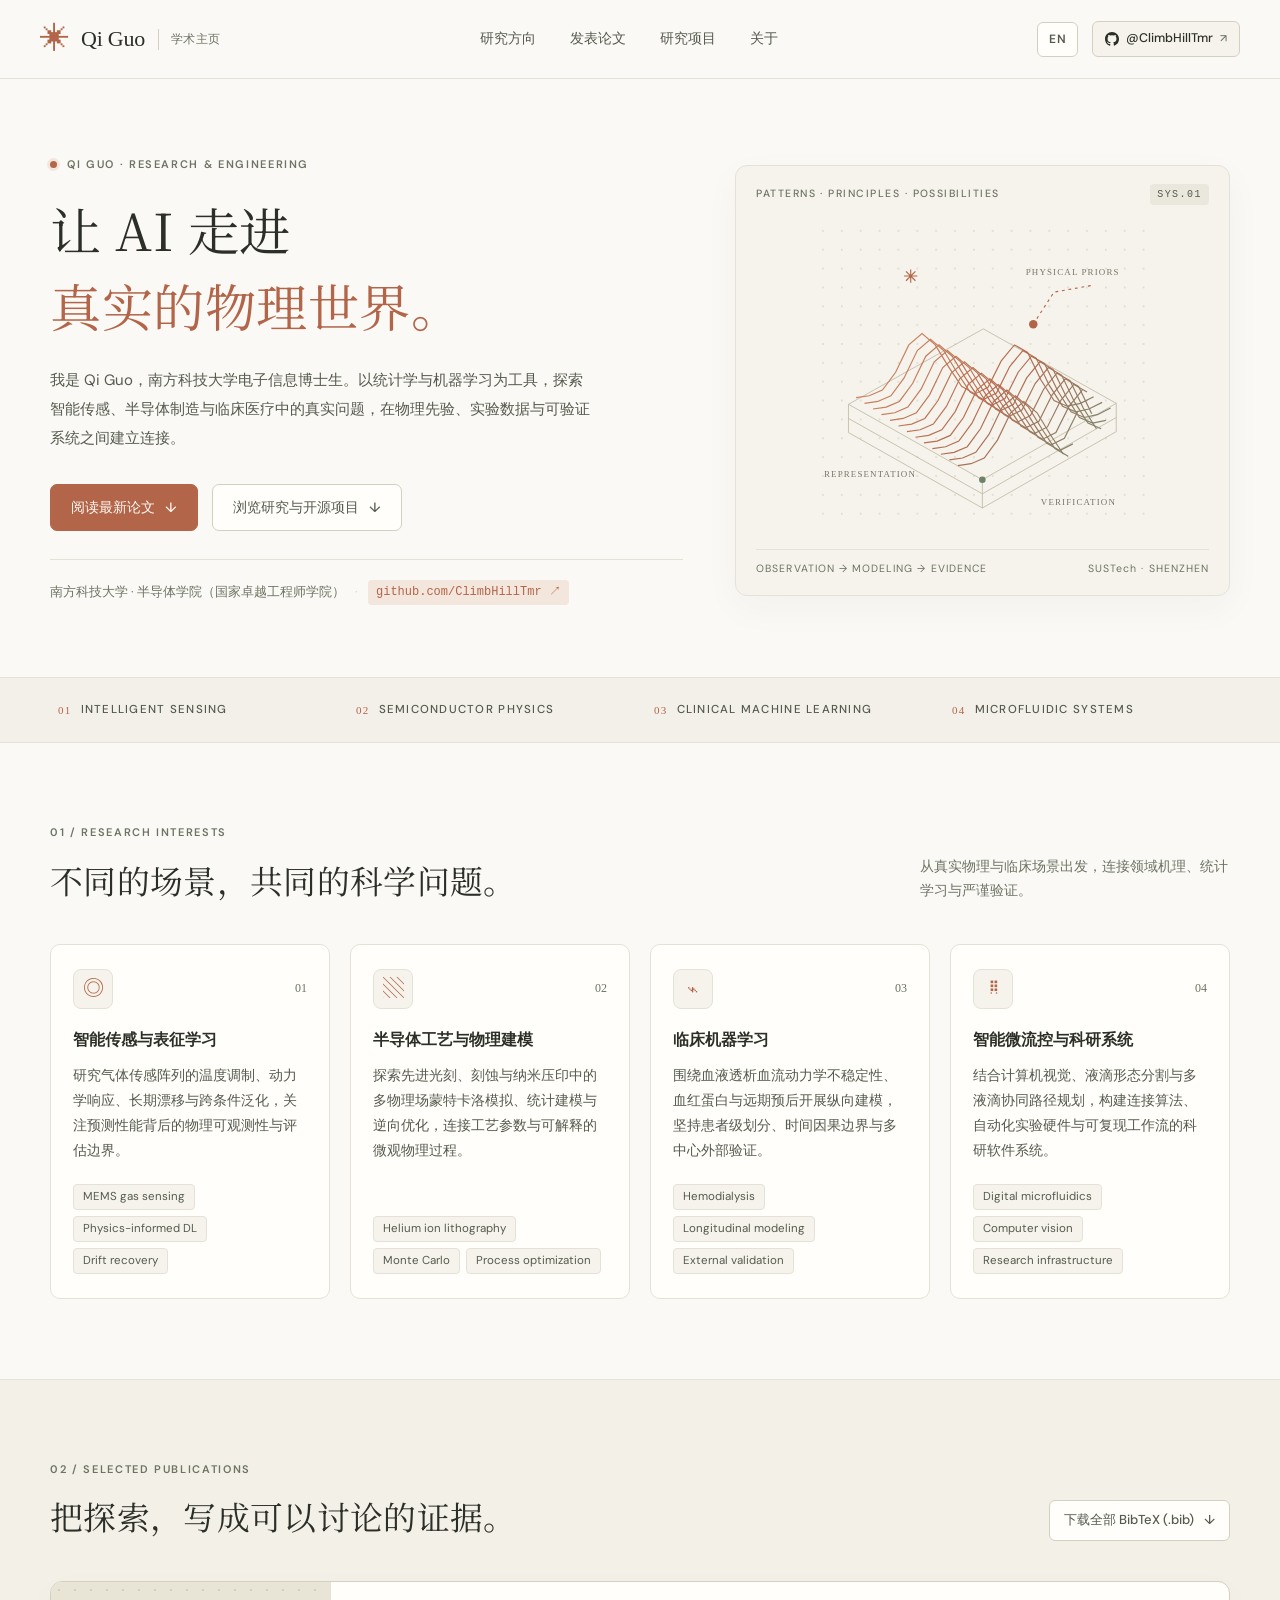
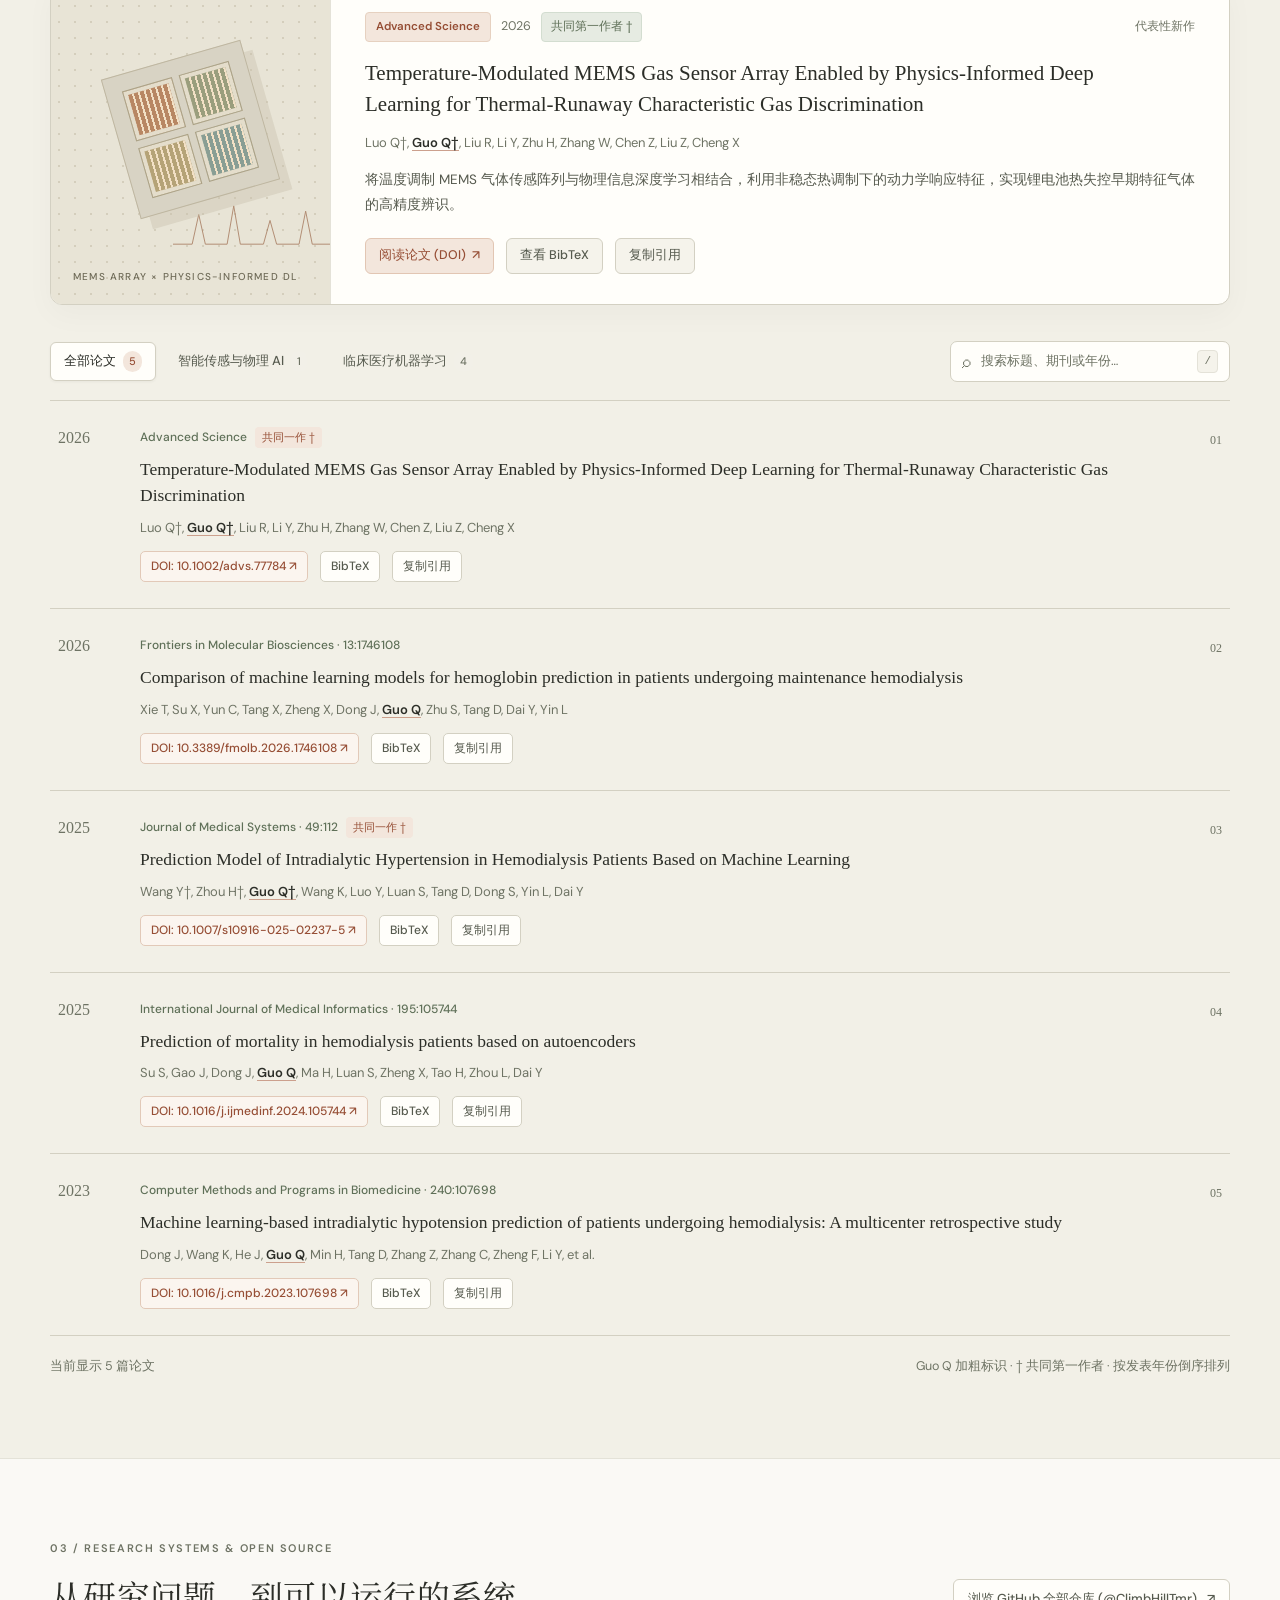
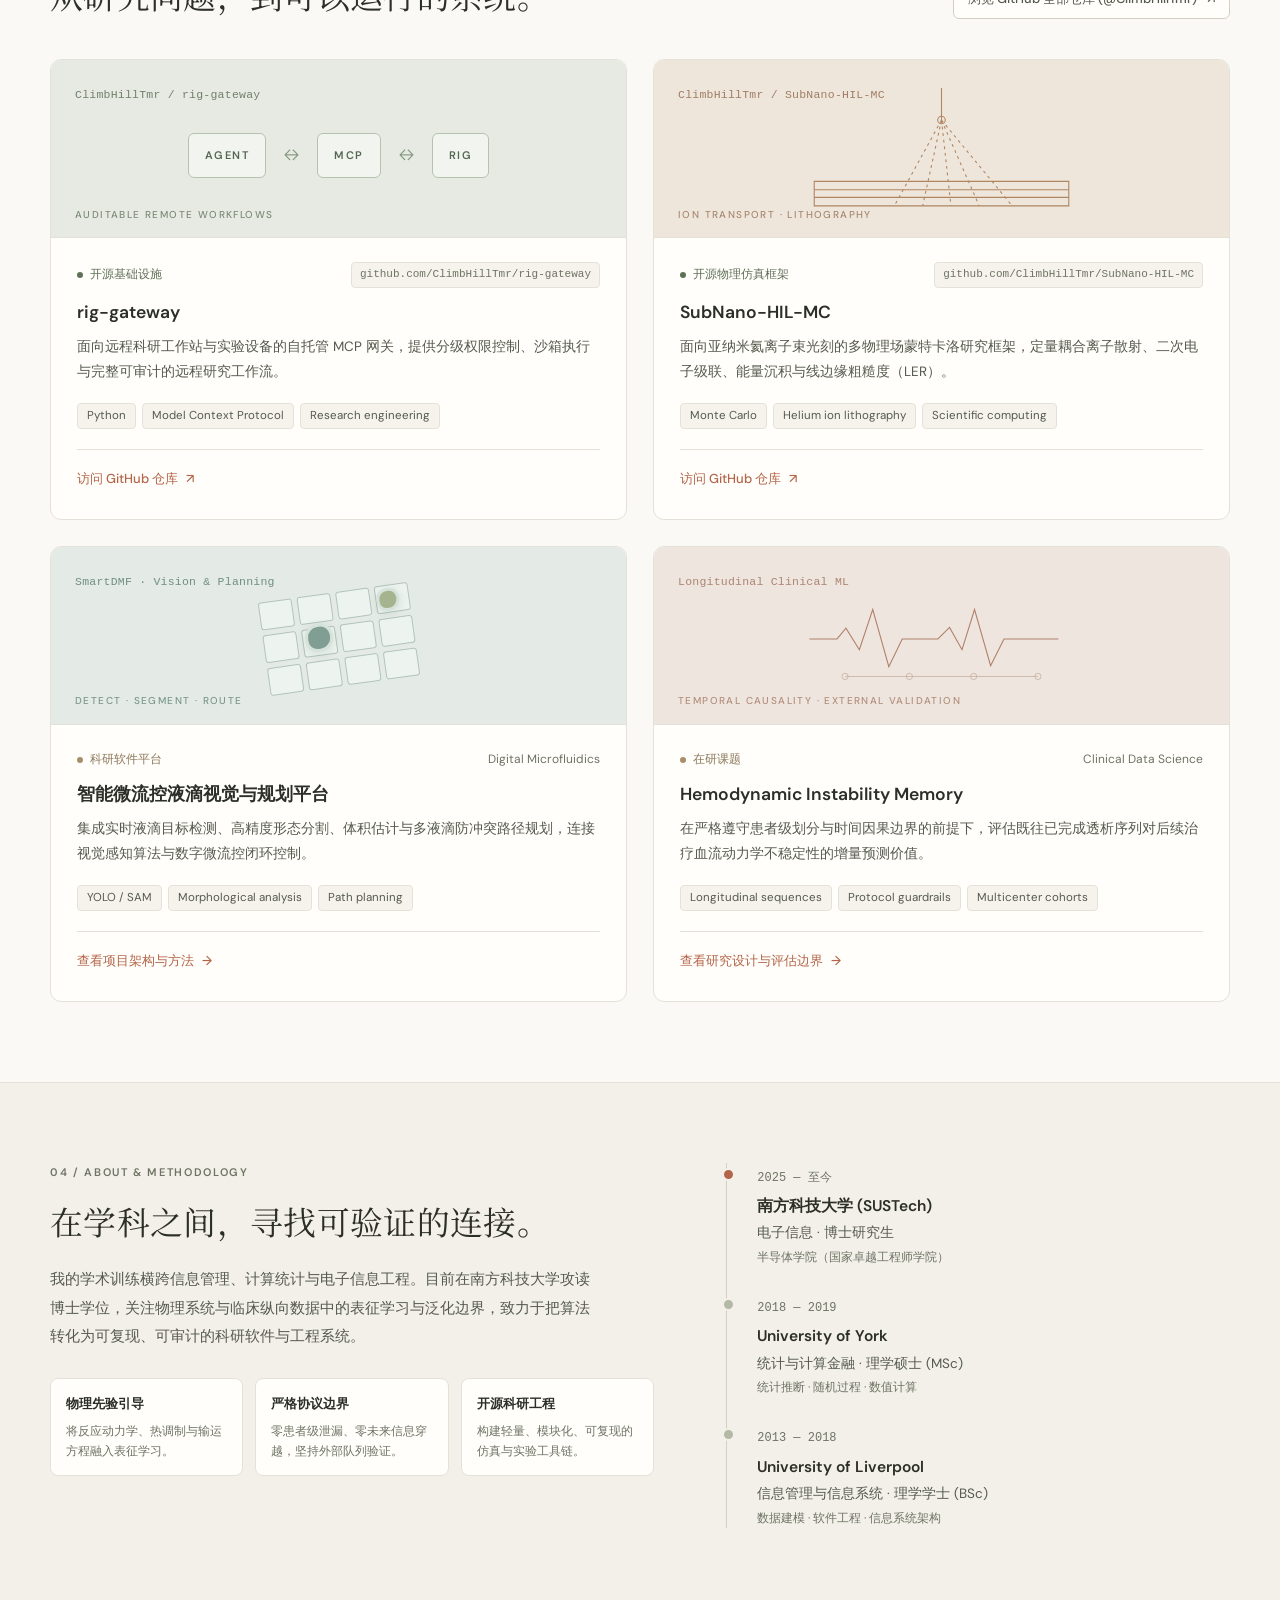
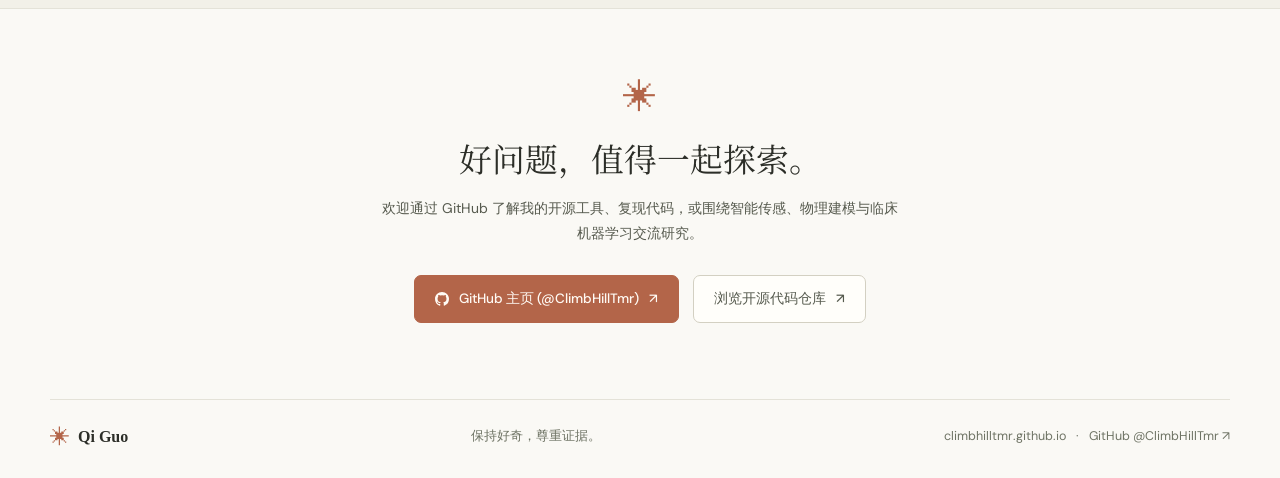
==== docs/index.html @ ec3ea6d5 "Refine academic homepage design and optimize GitHub Pages root entry URL" ====
<!DOCTYPE html>
<html lang="zh-CN">
<head>
  <meta charset="UTF-8">
  <meta name="viewport" content="width=device-width, initial-scale=1.0">
  <title>Qi Guo · AI 与真实世界</title>
  <meta name="description" content="Qi Guo，南方科技大学电子信息博士生。研究智能传感、物理 AI、半导体工艺与临床机器学习。了解最新论文与研究项目。">
  <meta name="theme-color" content="#faf9f5">
  <link rel="canonical" href="https://climbhilltmr.github.io/">
  <meta property="og:title" content="Qi Guo · AI for the Physical World">
  <meta property="og:description" content="Research, publications, and projects at the intersection of machine learning, intelligent sensing, semiconductor modeling, and clinical data science.">
  <meta property="og:type" content="website">
  <meta property="og:url" content="https://climbhilltmr.github.io/">
  <link rel="icon" type="image/svg+xml" href="favicon.svg">
  <link rel="stylesheet" href="styles.css">
  <script src="citations.js" defer></script>
  <script src="app.js" defer></script>
  <script type="application/ld+json">{"@context":"https://schema.org","@type":"Person","name":"Qi Guo","url":"https://climbhilltmr.github.io/","affiliation":{"@type":"CollegeOrUniversity","name":"Southern University of Science and Technology"},"sameAs":["https://github.com/ClimbHillTmr"],"knowsAbout":["Machine Learning","Gas Sensing","Semiconductor Process Modeling","Clinical Data Science","Digital Microfluidics"]}</script>
</head>
<body>
<a class="skip" href="#main" data-zh="跳至主要内容" data-en="Skip to main content">跳至主要内容</a>

<header class="site-header">
  <div class="nav-wrap">
    <a class="wordmark" href="#home" aria-label="Qi Guo">
      <span class="asterisk" aria-hidden="true">✳</span>
      <strong>Qi Guo</strong>
      <span class="wordmark-tag" data-zh="学术主页" data-en="Research">学术主页</span>
    </a>
    <nav id="nav" aria-label="Primary">
      <a href="#research" data-zh="研究方向" data-en="Research">研究方向</a>
      <a href="#publications" data-zh="发表论文" data-en="Publications">发表论文</a>
      <a href="#projects" data-zh="研究项目" data-en="Projects">研究项目</a>
      <a href="#about" data-zh="关于" data-en="About">关于</a>
    </nav>
    <div class="nav-actions">
      <button id="language" type="button" class="lang-switch" aria-label="Switch to English">EN</button>
      <a href="https://github.com/ClimbHillTmr" target="_blank" rel="noopener noreferrer" class="github-nav" aria-label="GitHub @ClimbHillTmr">
        <svg class="gh-icon" viewBox="0 0 16 16" aria-hidden="true"><path d="M8 0C3.58 0 0 3.58 0 8a8 8 0 0 0 5.47 7.59c.4.07.55-.17.55-.38 0-.19-.01-.82-.01-1.49-2.01.37-2.53-.49-2.69-.94-.09-.23-.48-.94-.82-1.13-.28-.15-.68-.52-.01-.53.63-.01 1.08.58 1.23.82.72 1.21 1.87.87 2.33.66.07-.52.28-.87.51-1.07-1.78-.2-3.64-.89-3.64-3.95 0-.87.31-1.59.82-2.15-.08-.2-.36-1.02.08-2.12 0 0 .67-.21 2.2.82a7.42 7.42 0 0 1 4 0c1.53-1.04 2.2-.82 2.2-.82.44 1.1.16 1.92.08 2.12.51.56.82 1.27.82 2.15 0 3.07-1.87 3.75-3.65 3.95.29.25.54.73.54 1.48 0 1.07-.01 1.93-.01 2.2 0 .21.15.46.55.38A8.01 8.01 0 0 0 16 8c0-4.42-3.58-8-8-8Z"/></svg>
        <span>@ClimbHillTmr</span>
        <span class="ext-arrow" aria-hidden="true">↗</span>
      </a>
      <button id="menu" type="button" class="menu" aria-label="切换导航" aria-expanded="false" aria-controls="nav">
        <span></span><span></span>
      </button>
    </div>
  </div>
</header>

<main id="main" tabindex="-1">
  <section id="home" class="hero wrap">
    <div class="hero-copy">
      <p class="eyebrow"><span class="status-dot" aria-hidden="true"></span> QI GUO · RESEARCH &amp; ENGINEERING</p>
      <h1>
        <span data-zh="让 AI 走进" data-en="Bringing AI into">让 AI 走进</span><br>
        <em data-zh="真实的物理世界。" data-en="the physical world.">真实的物理世界。</em>
      </h1>
      <p class="hero-intro" data-zh="我是 Qi Guo，南方科技大学电子信息博士生。以统计学与机器学习为工具，探索智能传感、半导体制造与临床医疗中的真实问题，在物理先验、实验数据与可验证系统之间建立连接。" data-en="I’m Qi Guo, a doctoral student in Electronic Information at SUSTech. I use statistics and machine learning to study real-world problems across intelligent sensing, semiconductor manufacturing, and clinical medicine—bridging physical priors, empirical data, and verifiable systems.">我是 Qi Guo，南方科技大学电子信息博士生。以统计学与机器学习为工具，探索智能传感、半导体制造与临床医疗中的真实问题，在物理先验、实验数据与可验证系统之间建立连接。</p>
      <div class="hero-buttons">
        <a class="button primary" href="#publications">
          <span data-zh="阅读最新论文" data-en="Explore publications">阅读最新论文</span>
          <span aria-hidden="true">↓</span>
        </a>
        <a class="button secondary" href="#projects">
          <span data-zh="浏览研究与开源项目" data-en="Research &amp; open-source projects">浏览研究与开源项目</span>
          <span aria-hidden="true">↓</span>
        </a>
      </div>
      <div class="hero-meta">
        <span class="affiliation" data-zh="南方科技大学 · 半导体学院（国家卓越工程师学院）" data-en="SUSTech · College of Semiconductors (National Graduate College for Engineers)">南方科技大学 · 半导体学院（国家卓越工程师学院）</span>
        <span class="meta-sep" aria-hidden="true">·</span>
        <a class="hero-gh-link" href="https://github.com/ClimbHillTmr" target="_blank" rel="noopener noreferrer">github.com/ClimbHillTmr ↗</a>
      </div>
    </div>

    <div class="hero-visual" aria-hidden="true">
      <div class="visual-card">
        <div class="visual-kicker">
          <span>PATTERNS · PRINCIPLES · POSSIBILITIES</span>
          <span class="visual-badge">SYS.01</span>
        </div>
        <svg viewBox="0 0 420 350" fill="none">
          <defs>
            <pattern id="grid" width="20" height="20" patternUnits="userSpaceOnUse">
              <circle cx="1" cy="1" r=".8" fill="#c9c2b2"/>
            </pattern>
            <linearGradient id="surface" x1="85" y1="95" x2="320" y2="285" gradientUnits="userSpaceOnUse">
              <stop stop-color="#d98a63"/>
              <stop offset="0.55" stop-color="#b36549"/>
              <stop offset="1" stop-color="#6e8268"/>
            </linearGradient>
          </defs>
          <rect x="24" y="14" width="372" height="320" rx="6" fill="url(#grid)"/>
          <g stroke="#bfb7a4" stroke-width=".85">
            <path d="m68 205 142 80 142-81-141-79Z"/>
            <path d="m68 220 142 80 142-81M68 235l142 80 142-81"/>
            <path d="M68 205v30m142 50v30m142-111v30"/>
          </g>
          <g stroke="url(#surface)" stroke-width="1.25" opacity=".95">
            <path d="m76 198 14-2 14-6 14-19 14-29 14-12 14 12 14 23 14 21 14 8 14-7 14-28 14-17 14 8 14 29 14 22 14 6 14-3 14-7"/>
            <path d="m85 204 14-2 14-6 14-19 14-29 14-12 14 12 14 23 14 21 14 8 14-7 14-28 14-17 14 8 14 29 14 22 14 6 14-3 14-7"/>
            <path d="m94 210 14-2 14-6 14-19 14-29 14-12 14 12 14 23 14 21 14 8 14-7 14-28 14-17 14 8 14 29 14 22 14 6 14-3 14-7"/>
            <path d="m103 216 14-2 14-6 14-19 14-29 14-12 14 12 14 23 14 21 14 8 14-7 14-28 14-17 14 8 14 29 14 22 14 6 14-3"/>
            <path d="m112 222 14-2 14-6 14-19 14-29 14-12 14 12 14 23 14 21 14 8 14-7 14-28 14-17 14 8 14 29 14 22 14 6"/>
            <path d="m121 228 14-2 14-6 14-19 14-29 14-12 14 12 14 23 14 21 14 8 14-7 14-28 14-17 14 8 14 29 14 22"/>
            <path d="m130 234 14-2 14-6 14-19 14-29 14-12 14 12 14 23 14 21 14 8 14-7 14-28 14-17 14 8 14 29"/>
            <path d="m139 240 14-2 14-6 14-19 14-29 14-12 14 12 14 23 14 21 14 8 14-7 14-28 14-17 14 8"/>
            <path d="m148 246 14-2 14-6 14-19 14-29 14-12 14 12 14 23 14 21 14 8 14-7 14-28 14-17"/>
            <path d="m157 252 14-2 14-6 14-19 14-29 14-12 14 12 14 23 14 21 14 8 14-7 14-28"/>
            <path d="m166 258 14-2 14-6 14-19 14-29 14-12 14 12 14 23 14 21 14 8 14-7"/>
            <path d="m175 264 14-2 14-6 14-19 14-29 14-12 14 12 14 23 14 21 14 8"/>
            <path d="m184 270 14-2 14-6 14-19 14-29 14-12 14 12 14 23 14 21"/>
          </g>
          <g stroke="#b36549" stroke-width="1.2">
            <path d="M134 62v14m-7-7h14m-12-5 10 10m0-10-10 10"/>
            <path d="m264 120 22-34 40-7" stroke-dasharray="3 4"/>
          </g>
          <circle cx="264" cy="120" r="4.5" fill="#b36549"/>
          <circle cx="210" cy="285" r="3.5" fill="#6e8268"/>
          <g fill="#78776a" font-family="Georgia, serif" font-size="9.5" letter-spacing="1.2">
            <text x="256" y="68">PHYSICAL PRIORS</text>
            <text x="42" y="282">REPRESENTATION</text>
            <text x="272" y="312">VERIFICATION</text>
          </g>
        </svg>
        <div class="visual-foot">
          <span>OBSERVATION → MODELING → EVIDENCE</span>
          <span>SUSTech · SHENZHEN</span>
        </div>
      </div>
    </div>
  </section>

  <div class="research-strip" aria-label="Research domains">
    <div class="wrap">
      <a href="#research"><span>01</span> INTELLIGENT SENSING</a>
      <a href="#research"><span>02</span> SEMICONDUCTOR PHYSICS</a>
      <a href="#research"><span>03</span> CLINICAL MACHINE LEARNING</a>
      <a href="#research"><span>04</span> MICROFLUIDIC SYSTEMS</a>
    </div>
  </div>

  <section id="research" class="wrap section">
    <div class="section-top">
      <div>
        <p class="eyebrow">01 / RESEARCH INTERESTS</p>
        <h2 data-zh="不同的场景，共同的科学问题。" data-en="Different domains. Shared scientific questions.">不同的场景，共同的科学问题。</h2>
      </div>
      <p class="section-note" data-zh="从真实物理与临床场景出发，连接领域机理、统计学习与严谨验证。" data-en="Starting from physical and clinical reality to connect domain mechanisms, statistical learning, and rigorous validation.">从真实物理与临床场景出发，连接领域机理、统计学习与严谨验证。</p>
    </div>

    <div class="research-grid">
      <article class="research-item">
        <div class="research-card-head">
          <div class="research-icon" aria-hidden="true">◎</div>
          <span class="item-index">01</span>
        </div>
        <h3 data-zh="智能传感与表征学习" data-en="Intelligent sensing &amp; representations">智能传感与表征学习</h3>
        <p data-zh="研究气体传感阵列的温度调制、动力学响应、长期漂移与跨条件泛化，关注预测性能背后的物理可观测性与评估边界。" data-en="Studying temperature modulation, dynamic response, long-term drift, and cross-condition generalization in gas sensor arrays with strict evaluation boundaries.">研究气体传感阵列的温度调制、动力学响应、长期漂移与跨条件泛化，关注预测性能背后的物理可观测性与评估边界。</p>
        <div class="tags">
          <span>MEMS gas sensing</span>
          <span>Physics-informed DL</span>
          <span>Drift recovery</span>
        </div>
      </article>

      <article class="research-item">
        <div class="research-card-head">
          <div class="research-icon" aria-hidden="true">▧</div>
          <span class="item-index">02</span>
        </div>
        <h3 data-zh="半导体工艺与物理建模" data-en="Semiconductors &amp; physical modeling">半导体工艺与物理建模</h3>
        <p data-zh="探索先进光刻、刻蚀与纳米压印中的多物理场蒙特卡洛模拟、统计建模与逆向优化，连接工艺参数与可解释的微观物理过程。" data-en="Exploring multiphysics Monte Carlo simulation, statistical modeling, and optimization for lithography, etching, and nanoimprint processes.">探索先进光刻、刻蚀与纳米压印中的多物理场蒙特卡洛模拟、统计建模与逆向优化，连接工艺参数与可解释的微观物理过程。</p>
        <div class="tags">
          <span>Helium ion lithography</span>
          <span>Monte Carlo</span>
          <span>Process optimization</span>
        </div>
      </article>

      <article class="research-item">
        <div class="research-card-head">
          <div class="research-icon" aria-hidden="true">⌁</div>
          <span class="item-index">03</span>
        </div>
        <h3 data-zh="临床机器学习" data-en="Clinical machine learning">临床机器学习</h3>
        <p data-zh="围绕血液透析血流动力学不稳定性、血红蛋白与远期预后开展纵向建模，坚持患者级划分、时间因果边界与多中心外部验证。" data-en="Longitudinal modeling of hemodialysis instability, hemoglobin, and outcomes—enforcing patient-level splits, temporal causality, and multicenter validation.">围绕血液透析血流动力学不稳定性、血红蛋白与远期预后开展纵向建模，坚持患者级划分、时间因果边界与多中心外部验证。</p>
        <div class="tags">
          <span>Hemodialysis</span>
          <span>Longitudinal modeling</span>
          <span>External validation</span>
        </div>
      </article>

      <article class="research-item">
        <div class="research-card-head">
          <div class="research-icon" aria-hidden="true">⠿</div>
          <span class="item-index">04</span>
        </div>
        <h3 data-zh="智能微流控与科研系统" data-en="Microfluidics &amp; research systems">智能微流控与科研系统</h3>
        <p data-zh="结合计算机视觉、液滴形态分割与多液滴协同路径规划，构建连接算法、自动化实验硬件与可复现工作流的科研软件系统。" data-en="Integrating computer vision, droplet segmentation, and path planning into software infrastructure connecting algorithms and laboratory hardware.">结合计算机视觉、液滴形态分割与多液滴协同路径规划，构建连接算法、自动化实验硬件与可复现工作流的科研软件系统。</p>
        <div class="tags">
          <span>Digital microfluidics</span>
          <span>Computer vision</span>
          <span>Research infrastructure</span>
        </div>
      </article>
    </div>
  </section>

  <section id="publications" class="publications section">
    <div class="wrap">
      <div class="section-top">
        <div>
          <p class="eyebrow">02 / SELECTED PUBLICATIONS</p>
          <h2 data-zh="把探索，写成可以讨论的证据。" data-en="Turning questions into verifiable evidence.">把探索，写成可以讨论的证据。</h2>
        </div>
        <a class="text-link pill-link" href="publications.bib" download>
          <span data-zh="下载全部 BibTeX (.bib)" data-en="Download all BibTeX (.bib)">下载全部 BibTeX (.bib)</span>
          <span aria-hidden="true">↓</span>
        </a>
      </div>

      <article class="featured-paper">
        <div class="paper-art" aria-hidden="true">
          <div class="chip">
            <span></span><span></span><span></span><span></span>
          </div>
          <div class="signal">
            <svg viewBox="0 0 250 90">
              <path d="M0 73h29l10-45 10 45h33l10-58 10 58h35l10-36 10 36h34l10-50 10 50h29"/>
            </svg>
          </div>
          <span class="art-label">MEMS ARRAY × PHYSICS-INFORMED DL</span>
        </div>
        <div class="featured-copy">
          <div class="paper-meta">
            <span class="journal-pill">Advanced Science</span>
            <time>2026</time>
            <span class="role-pill" data-zh="共同第一作者 †" data-en="Co-First Author †">共同第一作者 †</span>
            <span class="latest" data-zh="代表性新作" data-en="Featured paper">代表性新作</span>
          </div>
          <h3>
            <a href="https://doi.org/10.1002/advs.77784" target="_blank" rel="noopener noreferrer">Temperature-Modulated MEMS Gas Sensor Array Enabled by Physics-Informed Deep Learning for Thermal-Runaway Characteristic Gas Discrimination</a>
          </h3>
          <p class="authors">Luo Q†, <strong class="author-self">Guo Q†</strong>, Liu R, Li Y, Zhu H, Zhang W, Chen Z, Liu Z, Cheng X</p>
          <p class="paper-summary" data-zh="将温度调制 MEMS 气体传感阵列与物理信息深度学习相结合，利用非稳态热调制下的动力学响应特征，实现锂电池热失控早期特征气体的高精度辨识。" data-en="Combining temperature-modulated MEMS gas sensor arrays with physics-informed deep learning to extract transient thermo-kinetic signatures for early thermal-runaway gas discrimination.">将温度调制 MEMS 气体传感阵列与物理信息深度学习相结合，利用非稳态热调制下的动力学响应特征，实现锂电池热失控早期特征气体的高精度辨识。</p>
          <div class="paper-actions">
            <a class="action-pill primary-link" href="https://doi.org/10.1002/advs.77784" target="_blank" rel="noopener noreferrer">
              <span data-zh="阅读论文 (DOI)" data-en="Read paper (DOI)">阅读论文 (DOI)</span> <span aria-hidden="true">↗</span>
            </a>
            <button type="button" class="action-pill cite" data-cite="luo2026mems" data-zh="查看 BibTeX" data-en="View BibTeX">查看 BibTeX</button>
            <button type="button" class="action-pill quick-copy" data-copy-cite="luo2026mems" data-zh="复制引用" data-en="Copy BibTeX">复制引用</button>
          </div>
        </div>
      </article>

      <search class="publication-controls" aria-label="论文筛选与搜索">
        <div class="filter-group" role="group" aria-label="论文研究领域筛选">
          <button type="button" class="filter active" data-filter="all" aria-pressed="true">
            <span data-zh="全部论文" data-en="All papers">全部论文</span>
            <span class="filter-count">5</span>
          </button>
          <button type="button" class="filter" data-filter="sensing" aria-pressed="false">
            <span data-zh="智能传感与物理 AI" data-en="Sensing &amp; Physical AI">智能传感与物理 AI</span>
            <span class="filter-count">1</span>
          </button>
          <button type="button" class="filter" data-filter="clinical" aria-pressed="false">
            <span data-zh="临床医疗机器学习" data-en="Clinical ML">临床医疗机器学习</span>
            <span class="filter-count">4</span>
          </button>
        </div>
        <div class="paper-search">
          <label for="paper-search" class="visually-hidden" data-zh="搜索论文标题、期刊或关键词" data-en="Search paper titles, journals, or keywords">搜索论文标题、期刊或关键词</label>
          <span class="search-icon" aria-hidden="true">⌕</span>
          <input id="paper-search" type="search" placeholder="搜索标题、期刊或年份…" data-placeholder-zh="搜索标题、期刊或年份…" data-placeholder-en="Search title, journal, or year…">
          <kbd class="search-kbd" aria-hidden="true">/</kbd>
        </div>
      </search>

      <div class="paper-list" id="paper-list">
        <article class="paper-row" data-topic="sensing">
          <time>2026</time>
          <div class="paper-row-body">
            <div class="paper-row-meta">
              <span class="paper-journal">Advanced Science</span>
              <span class="paper-tag" data-zh="共同一作 †" data-en="Co-First †">共同一作 †</span>
            </div>
            <h3><a href="https://doi.org/10.1002/advs.77784" target="_blank" rel="noopener noreferrer">Temperature-Modulated MEMS Gas Sensor Array Enabled by Physics-Informed Deep Learning for Thermal-Runaway Characteristic Gas Discrimination</a></h3>
            <p>Luo Q†, <strong class="author-self">Guo Q†</strong>, Liu R, Li Y, Zhu H, Zhang W, Chen Z, Liu Z, Cheng X</p>
            <div class="paper-actions">
              <a href="https://doi.org/10.1002/advs.77784" target="_blank" rel="noopener noreferrer">DOI: 10.1002/advs.77784 ↗</a>
              <button type="button" class="cite" data-cite="luo2026mems">BibTeX</button>
              <button type="button" class="quick-copy" data-copy-cite="luo2026mems" data-zh="复制引用" data-en="Copy">复制引用</button>
            </div>
          </div>
          <span class="pub-number">01</span>
        </article>

        <article class="paper-row" data-topic="clinical">
          <time>2026</time>
          <div class="paper-row-body">
            <div class="paper-row-meta">
              <span class="paper-journal">Frontiers in Molecular Biosciences · 13:1746108</span>
            </div>
            <h3><a href="https://doi.org/10.3389/fmolb.2026.1746108" target="_blank" rel="noopener noreferrer">Comparison of machine learning models for hemoglobin prediction in patients undergoing maintenance hemodialysis</a></h3>
            <p>Xie T, Su X, Yun C, Tang X, Zheng X, Dong J, <strong class="author-self">Guo Q</strong>, Zhu S, Tang D, Dai Y, Yin L</p>
            <div class="paper-actions">
              <a href="https://doi.org/10.3389/fmolb.2026.1746108" target="_blank" rel="noopener noreferrer">DOI: 10.3389/fmolb.2026.1746108 ↗</a>
              <button type="button" class="cite" data-cite="xie2026hemoglobin">BibTeX</button>
              <button type="button" class="quick-copy" data-copy-cite="xie2026hemoglobin" data-zh="复制引用" data-en="Copy">复制引用</button>
            </div>
          </div>
          <span class="pub-number">02</span>
        </article>

        <article class="paper-row" data-topic="clinical">
          <time>2025</time>
          <div class="paper-row-body">
            <div class="paper-row-meta">
              <span class="paper-journal">Journal of Medical Systems · 49:112</span>
              <span class="paper-tag" data-zh="共同一作 †" data-en="Co-First †">共同一作 †</span>
            </div>
            <h3><a href="https://doi.org/10.1007/s10916-025-02237-5" target="_blank" rel="noopener noreferrer">Prediction Model of Intradialytic Hypertension in Hemodialysis Patients Based on Machine Learning</a></h3>
            <p>Wang Y†, Zhou H†, <strong class="author-self">Guo Q†</strong>, Wang K, Luo Y, Luan S, Tang D, Dong S, Yin L, Dai Y</p>
            <div class="paper-actions">
              <a href="https://doi.org/10.1007/s10916-025-02237-5" target="_blank" rel="noopener noreferrer">DOI: 10.1007/s10916-025-02237-5 ↗</a>
              <button type="button" class="cite" data-cite="wang2025hypertension">BibTeX</button>
              <button type="button" class="quick-copy" data-copy-cite="wang2025hypertension" data-zh="复制引用" data-en="Copy">复制引用</button>
            </div>
          </div>
          <span class="pub-number">03</span>
        </article>

        <article class="paper-row" data-topic="clinical">
          <time>2025</time>
          <div class="paper-row-body">
            <div class="paper-row-meta">
              <span class="paper-journal">International Journal of Medical Informatics · 195:105744</span>
            </div>
            <h3><a href="https://doi.org/10.1016/j.ijmedinf.2024.105744" target="_blank" rel="noopener noreferrer">Prediction of mortality in hemodialysis patients based on autoencoders</a></h3>
            <p>Su S, Gao J, Dong J, <strong class="author-self">Guo Q</strong>, Ma H, Luan S, Zheng X, Tao H, Zhou L, Dai Y</p>
            <div class="paper-actions">
              <a href="https://doi.org/10.1016/j.ijmedinf.2024.105744" target="_blank" rel="noopener noreferrer">DOI: 10.1016/j.ijmedinf.2024.105744 ↗</a>
              <button type="button" class="cite" data-cite="su2025mortality">BibTeX</button>
              <button type="button" class="quick-copy" data-copy-cite="su2025mortality" data-zh="复制引用" data-en="Copy">复制引用</button>
            </div>
          </div>
          <span class="pub-number">04</span>
        </article>

        <article class="paper-row" data-topic="clinical">
          <time>2023</time>
          <div class="paper-row-body">
            <div class="paper-row-meta">
              <span class="paper-journal">Computer Methods and Programs in Biomedicine · 240:107698</span>
            </div>
            <h3><a href="https://doi.org/10.1016/j.cmpb.2023.107698" target="_blank" rel="noopener noreferrer">Machine learning-based intradialytic hypotension prediction of patients undergoing hemodialysis: A multicenter retrospective study</a></h3>
            <p>Dong J, Wang K, He J, <strong class="author-self">Guo Q</strong>, Min H, Tang D, Zhang Z, Zhang C, Zheng F, Li Y, et al.</p>
            <div class="paper-actions">
              <a href="https://doi.org/10.1016/j.cmpb.2023.107698" target="_blank" rel="noopener noreferrer">DOI: 10.1016/j.cmpb.2023.107698 ↗</a>
              <button type="button" class="cite" data-cite="dong2023hypotension">BibTeX</button>
              <button type="button" class="quick-copy" data-copy-cite="dong2023hypotension" data-zh="复制引用" data-en="Copy">复制引用</button>
            </div>
          </div>
          <span class="pub-number">05</span>
        </article>
      </div>

      <p id="paper-empty" class="empty" hidden data-zh="没有匹配的论文，请尝试其他关键词或切换上方分类。" data-en="No matching papers found. Try another keyword or switch category above.">没有匹配的论文，请尝试其他关键词或切换上方分类。</p>

      <div class="publication-foot">
        <span id="paper-count" aria-live="polite">5 篇论文</span>
        <span data-zh="Guo Q 加粗标识 · † 共同第一作者 · 按发表年份倒序排列" data-en="Guo Q highlighted in bold · † Co-first author · Ordered by publication year">Guo Q 加粗标识 · † 共同第一作者 · 按发表年份倒序排列</span>
      </div>
    </div>
  </section>

  <section id="projects" class="wrap section">
    <div class="section-top">
      <div>
        <p class="eyebrow">03 / RESEARCH SYSTEMS &amp; OPEN SOURCE</p>
        <h2 data-zh="从研究问题，到可以运行的系统。" data-en="From research questions to working systems.">从研究问题，到可以运行的系统。</h2>
      </div>
      <a class="text-link pill-link" href="https://github.com/ClimbHillTmr?tab=repositories" target="_blank" rel="noopener noreferrer">
        <span data-zh="浏览 GitHub 全部仓库 (@ClimbHillTmr)" data-en="All GitHub repositories (@ClimbHillTmr)">浏览 GitHub 全部仓库 (@ClimbHillTmr)</span>
        <span aria-hidden="true">↗</span>
      </a>
    </div>

    <div class="project-grid">
      <article class="project">
        <div class="project-visual gateway" aria-hidden="true">
          <span class="terminal-label">ClimbHillTmr / rig-gateway</span>
          <div class="gateway-flow">
            <span>AGENT</span><i>↔</i><span>MCP</span><i>↔</i><span>RIG</span>
          </div>
          <span class="visual-detail">AUDITABLE REMOTE WORKFLOWS</span>
        </div>
        <div class="project-copy">
          <div class="project-meta">
            <span class="project-status" data-zh="开源基础设施" data-en="Open-source infrastructure">开源基础设施</span>
            <span class="repo-slug">github.com/ClimbHillTmr/rig-gateway</span>
          </div>
          <h3>rig-gateway</h3>
          <p data-zh="面向远程科研工作站与实验设备的自托管 MCP 网关，提供分级权限控制、沙箱执行与完整可审计的远程研究工作流。" data-en="A self-hosted MCP gateway for remote research workstations and experimental rigs, offering tiered capability control and auditable workflows.">面向远程科研工作站与实验设备的自托管 MCP 网关，提供分级权限控制、沙箱执行与完整可审计的远程研究工作流。</p>
          <div class="tags">
            <span>Python</span>
            <span>Model Context Protocol</span>
            <span>Research engineering</span>
          </div>
          <div class="project-actions">
            <a class="project-link" href="https://github.com/ClimbHillTmr/rig-gateway" target="_blank" rel="noopener noreferrer">
              <span data-zh="访问 GitHub 仓库" data-en="View GitHub repository">访问 GitHub 仓库</span>
              <span aria-hidden="true">↗</span>
            </a>
          </div>
        </div>
      </article>

      <article class="project">
        <div class="project-visual lithography" aria-hidden="true">
          <span class="terminal-label">ClimbHillTmr / SubNano-HIL-MC</span>
          <svg viewBox="0 0 360 140">
            <path d="M180 0v34"/>
            <path d="m180 34-50 91m50-91-20 91m20-91 10 91m-10-91 40 91m-40-91 75 91" stroke-dasharray="3 4"/>
            <path d="M45 99h270v26H45z"/>
            <path d="M45 108h270M45 116h270"/>
            <circle cx="180" cy="34" r="4"/>
          </svg>
          <span class="visual-detail">ION TRANSPORT · LITHOGRAPHY</span>
        </div>
        <div class="project-copy">
          <div class="project-meta">
            <span class="project-status" data-zh="开源物理仿真框架" data-en="Open simulation framework">开源物理仿真框架</span>
            <span class="repo-slug">github.com/ClimbHillTmr/SubNano-HIL-MC</span>
          </div>
          <h3>SubNano-HIL-MC</h3>
          <p data-zh="面向亚纳米氦离子束光刻的多物理场蒙特卡洛研究框架，定量耦合离子散射、二次电子级联、能量沉积与线边缘粗糙度（LER）。" data-en="A multiphysics Monte Carlo simulation framework for sub-nanometer helium ion lithography, coupling ion scattering, energy deposition, and line-edge roughness.">面向亚纳米氦离子束光刻的多物理场蒙特卡洛研究框架，定量耦合离子散射、二次电子级联、能量沉积与线边缘粗糙度（LER）。</p>
          <div class="tags">
            <span>Monte Carlo</span>
            <span>Helium ion lithography</span>
            <span>Scientific computing</span>
          </div>
          <div class="project-actions">
            <a class="project-link" href="https://github.com/ClimbHillTmr/SubNano-HIL-MC" target="_blank" rel="noopener noreferrer">
              <span data-zh="访问 GitHub 仓库" data-en="View GitHub repository">访问 GitHub 仓库</span>
              <span aria-hidden="true">↗</span>
            </a>
          </div>
        </div>
      </article>

      <article class="project">
        <div class="project-visual droplet" aria-hidden="true">
          <span class="terminal-label">SmartDMF · Vision &amp; Planning</span>
          <div class="droplet-grid">
            <span></span><span></span><span></span><span></span>
            <span></span><span></span><span></span><span></span>
            <span></span><span></span><span></span><span></span>
            <i></i><i></i>
          </div>
          <span class="visual-detail">DETECT · SEGMENT · ROUTE</span>
        </div>
        <div class="project-copy">
          <div class="project-meta">
            <span class="project-status neutral" data-zh="科研软件平台" data-en="Research platform">科研软件平台</span>
            <span>Digital Microfluidics</span>
          </div>
          <h3 data-zh="智能微流控液滴视觉与规划平台" data-en="Intelligent Droplet Vision &amp; Planning Platform">智能微流控液滴视觉与规划平台</h3>
          <p data-zh="集成实时液滴目标检测、高精度形态分割、体积估计与多液滴防冲突路径规划，连接视觉感知算法与数字微流控闭环控制。" data-en="Integrating real-time droplet detection, morphological segmentation, volume estimation, and collision-free routing for closed-loop digital microfluidics.">集成实时液滴目标检测、高精度形态分割、体积估计与多液滴防冲突路径规划，连接视觉感知算法与数字微流控闭环控制。</p>
          <div class="tags">
            <span>YOLO / SAM</span>
            <span>Morphological analysis</span>
            <span>Path planning</span>
          </div>
          <div class="project-actions">
            <button type="button" class="project-link" data-project="droplet">
              <span data-zh="查看项目架构与方法" data-en="Architecture &amp; overview">查看项目架构与方法</span>
              <span aria-hidden="true">→</span>
            </button>
          </div>
        </div>
      </article>

      <article class="project">
        <div class="project-visual clinical" aria-hidden="true">
          <span class="terminal-label">Longitudinal Clinical ML</span>
          <svg viewBox="0 0 360 140">
            <path d="M32 75h31l10-12 15 24 15-45 18 64 15-31h40l13-13 14 25 14-45 18 63 15-30h61"/>
            <g>
              <circle cx="72" cy="117" r="3.5"/>
              <circle cx="144" cy="117" r="3.5"/>
              <circle cx="216" cy="117" r="3.5"/>
              <circle cx="288" cy="117" r="3.5"/>
              <path d="M72 117h216"/>
            </g>
          </svg>
          <span class="visual-detail">TEMPORAL CAUSALITY · EXTERNAL VALIDATION</span>
        </div>
        <div class="project-copy">
          <div class="project-meta">
            <span class="project-status neutral" data-zh="在研课题" data-en="Ongoing research">在研课题</span>
            <span>Clinical Data Science</span>
          </div>
          <h3>Hemodynamic Instability Memory</h3>
          <p data-zh="在严格遵守患者级划分与时间因果边界的前提下，评估既往已完成透析序列对后续治疗血流动力学不稳定性的增量预测价值。" data-en="Evaluating the incremental predictive value of completed historical dialysis sequences for subsequent hemodynamic instability under strict temporal and patient-level protocols.">在严格遵守患者级划分与时间因果边界的前提下，评估既往已完成透析序列对后续治疗血流动力学不稳定性的增量预测价值。</p>
          <div class="tags">
            <span>Longitudinal sequences</span>
            <span>Protocol guardrails</span>
            <span>Multicenter cohorts</span>
          </div>
          <div class="project-actions">
            <button type="button" class="project-link" data-project="him">
              <span data-zh="查看研究设计与评估边界" data-en="Study design &amp; protocol">查看研究设计与评估边界</span>
              <span aria-hidden="true">→</span>
            </button>
          </div>
        </div>
      </article>
    </div>
  </section>

  <section id="about" class="about section">
    <div class="wrap about-grid">
      <div>
        <p class="eyebrow">04 / ABOUT &amp; METHODOLOGY</p>
        <h2 data-zh="在学科之间，寻找可验证的连接。" data-en="Finding verifiable connections across disciplines.">在学科之间，寻找可验证的连接。</h2>
        <p class="about-description" data-zh="我的学术训练横跨信息管理、计算统计与电子信息工程。目前在南方科技大学攻读博士学位，关注物理系统与临床纵向数据中的表征学习与泛化边界，致力于把算法转化为可复现、可审计的科研软件与工程系统。" data-en="My academic training spans information systems, computational statistics, and electronic information engineering. Currently a doctoral student at SUSTech, I study representation learning and generalization in physical and clinical systems—turning models into reproducible research software.">我的学术训练横跨信息管理、计算统计与电子信息工程。目前在南方科技大学攻读博士学位，关注物理系统与临床纵向数据中的表征学习与泛化边界，致力于把算法转化为可复现、可审计的科研软件与工程系统。</p>
        <div class="principles-grid">
          <div class="principle-card">
            <strong data-zh="物理先验引导" data-en="Physics-guided">物理先验引导</strong>
            <span data-zh="将反应动力学、热调制与输运方程融入表征学习。" data-en="Embedding reaction kinetics and transport priors into learning.">将反应动力学、热调制与输运方程融入表征学习。</span>
          </div>
          <div class="principle-card">
            <strong data-zh="严格协议边界" data-en="Strict protocols">严格协议边界</strong>
            <span data-zh="零患者级泄漏、零未来信息穿越，坚持外部队列验证。" data-en="Zero patient or temporal leakage, verified across cohorts.">零患者级泄漏、零未来信息穿越，坚持外部队列验证。</span>
          </div>
          <div class="principle-card">
            <strong data-zh="开源科研工程" data-en="Open engineering">开源科研工程</strong>
            <span data-zh="构建轻量、模块化、可复现的仿真与实验工具链。" data-en="Building lightweight, reproducible simulation and lab toolchains.">构建轻量、模块化、可复现的仿真与实验工具链。</span>
          </div>
        </div>
      </div>

      <div class="education" aria-label="Academic timeline">
        <div>
          <span class="edu-period">2025 — <span data-zh="至今" data-en="Present">至今</span></span>
          <h3 data-zh="南方科技大学 (SUSTech)" data-en="Southern University of Science and Technology">南方科技大学 (SUSTech)</h3>
          <p data-zh="电子信息 · 博士研究生" data-en="Electronic Information · Doctoral Student">电子信息 · 博士研究生</p>
          <small data-zh="半导体学院（国家卓越工程师学院）" data-en="College of Semiconductors (National Graduate College for Engineers)">半导体学院（国家卓越工程师学院）</small>
        </div>
        <div>
          <span class="edu-period">2018 — 2019</span>
          <h3>University of York</h3>
          <p data-zh="统计与计算金融 · 理学硕士 (MSc)" data-en="Statistics &amp; Computational Finance · MSc">统计与计算金融 · 理学硕士 (MSc)</p>
          <small data-zh="统计推断 · 随机过程 · 数值计算" data-en="Statistical Inference · Stochastic Processes · Numerical Computing">统计推断 · 随机过程 · 数值计算</small>
        </div>
        <div>
          <span class="edu-period">2013 — 2018</span>
          <h3>University of Liverpool</h3>
          <p data-zh="信息管理与信息系统 · 理学学士 (BSc)" data-en="Information Management &amp; Information Systems · BSc">信息管理与信息系统 · 理学学士 (BSc)</p>
          <small data-zh="数据建模 · 软件工程 · 信息系统架构" data-en="Data Modeling · Software Engineering · Information Systems">数据建模 · 软件工程 · 信息系统架构</small>
        </div>
      </div>
    </div>
  </section>

  <section class="wrap contact" aria-label="GitHub and research contact">
    <span class="asterisk" aria-hidden="true">✳</span>
    <h2 data-zh="好问题，值得一起探索。" data-en="Good questions are worth exploring together.">好问题，值得一起探索。</h2>
    <p data-zh="欢迎通过 GitHub 了解我的开源工具、复现代码，或围绕智能传感、物理建模与临床机器学习交流研究。" data-en="Explore my open-source tools and research code on GitHub, or connect for discussions on intelligent sensing, physical modeling, and clinical machine learning.">欢迎通过 GitHub 了解我的开源工具、复现代码，或围绕智能传感、物理建模与临床机器学习交流研究。</p>
    <div class="contact-actions">
      <a class="button primary" href="https://github.com/ClimbHillTmr" target="_blank" rel="noopener noreferrer">
        <svg class="gh-icon" viewBox="0 0 16 16" aria-hidden="true"><path d="M8 0C3.58 0 0 3.58 0 8a8 8 0 0 0 5.47 7.59c.4.07.55-.17.55-.38 0-.19-.01-.82-.01-1.49-2.01.37-2.53-.49-2.69-.94-.09-.23-.48-.94-.82-1.13-.28-.15-.68-.52-.01-.53.63-.01 1.08.58 1.23.82.72 1.21 1.87.87 2.33.66.07-.52.28-.87.51-1.07-1.78-.2-3.64-.89-3.64-3.95 0-.87.31-1.59.82-2.15-.08-.2-.36-1.02.08-2.12 0 0 .67-.21 2.2.82a7.42 7.42 0 0 1 4 0c1.53-1.04 2.2-.82 2.2-.82.44 1.1.16 1.92.08 2.12.51.56.82 1.27.82 2.15 0 3.07-1.87 3.75-3.65 3.95.29.25.54.73.54 1.48 0 1.07-.01 1.93-.01 2.2 0 .21.15.46.55.38A8.01 8.01 0 0 0 16 8c0-4.42-3.58-8-8-8Z"/></svg>
        <span data-zh="GitHub 主页 (@ClimbHillTmr)" data-en="GitHub Profile (@ClimbHillTmr)">GitHub 主页 (@ClimbHillTmr)</span>
        <span aria-hidden="true">↗</span>
      </a>
      <a class="button secondary" href="https://github.com/ClimbHillTmr?tab=repositories" target="_blank" rel="noopener noreferrer">
        <span data-zh="浏览开源代码仓库" data-en="Browse Open Repositories">浏览开源代码仓库</span>
        <span aria-hidden="true">↗</span>
      </a>
    </div>
  </section>
</main>

<footer class="wrap site-footer">
  <a class="footer-brand" href="#home">
    <span class="asterisk" aria-hidden="true">✳</span>
    <strong>Qi Guo</strong>
  </a>
  <span class="footer-motto" data-zh="保持好奇，尊重证据。" data-en="Stay curious. Follow the evidence.">保持好奇，尊重证据。</span>
  <div class="footer-links">
    <a href="https://climbhilltmr.github.io/">climbhilltmr.github.io</a>
    <span aria-hidden="true">·</span>
    <a href="https://github.com/ClimbHillTmr" target="_blank" rel="noopener noreferrer">GitHub @ClimbHillTmr ↗</a>
  </div>
</footer>

<dialog id="citation-dialog" closedby="any" aria-labelledby="citation-title">
  <div class="dialog-head">
    <div>
      <p class="eyebrow">BIBTEX CITATION</p>
      <h2 id="citation-title">BibTeX</h2>
    </div>
    <button type="button" class="close-dialog" aria-label="关闭">×</button>
  </div>
  <textarea id="citation-text" readonly aria-label="BibTeX citation" spellcheck="false"></textarea>
  <div class="dialog-bottom">
    <button type="button" id="copy-citation" class="button primary" data-zh="复制 BibTeX 引用" data-en="Copy BibTeX citation">复制 BibTeX 引用</button>
    <a class="button secondary" href="publications.bib" download data-zh="下载 .bib 文件" data-en="Download .bib file">下载 .bib 文件</a>
    <span id="copy-status" role="status" aria-live="polite"></span>
  </div>
</dialog>

<dialog id="project-dialog" closedby="any" aria-labelledby="project-title">
  <div class="dialog-head">
    <div>
      <p class="eyebrow" id="project-eyebrow">RESEARCH OVERVIEW</p>
      <h2 id="project-title"></h2>
    </div>
    <button type="button" class="close-dialog" aria-label="关闭">×</button>
  </div>
  <div id="project-detail"></div>
</dialog>

<div id="toast" class="toast" role="status" aria-live="polite" hidden></div>
</body>
</html>
---- docs/styles.css ----
@import url('https://fonts.googleapis.com/css2?family=DM+Sans:wght@400;500;600;700&family=Noto+Serif+SC:wght@400;500;600&display=swap');

:root {
  --bg: #faf9f5;
  --bg-alt: #f2f0e8;
  --surface: #fffefa;
  --surface-subtle: #f5f3eb;
  --ink: #2c2e28;
  --ink-secondary: #565a4e;
  --muted: #6e7364;
  --accent: #b36549;
  --accent-hover: #964e35;
  --accent-soft: #f3e6dc;
  --sage: #5f7058;
  --sage-soft: #e6ebe2;
  --line: #e4e2d8;
  --line-strong: #d3d0c2;
  --serif: 'Noto Serif SC', Georgia, 'Songti SC', serif;
  --sans: 'DM Sans', -apple-system, BlinkMacSystemFont, 'PingFang SC', 'Microsoft YaHei', sans-serif;
  --mono: ui-monospace, SFMono-Regular, Menlo, Monaco, Consolas, monospace;
}

* {
  box-sizing: border-box;
}

html {
  scroll-behavior: smooth;
  scroll-padding-top: 92px;
}

body {
  background: var(--bg);
  color: var(--ink);
  font-family: var(--sans);
  margin: 0;
  font-size: 15px;
  line-height: 1.75;
  -webkit-font-smoothing: antialiased;
}

a {
  color: inherit;
  text-decoration: none;
  transition: color 0.15s ease, border-color 0.15s ease, background-color 0.15s ease;
}

button, input, textarea {
  font: inherit;
  color: inherit;
}

button {
  cursor: pointer;
  border: 0;
  background: none;
}

a, button {
  -webkit-tap-highlight-color: transparent;
}

:where(a:any-link, button, input, textarea):focus-visible {
  outline: 2px solid var(--accent);
  outline-offset: 4px;
}

a:hover {
  color: var(--accent);
}

[hidden] {
  display: none !important;
}

.visually-hidden:where(:not(:focus-within, :active)) {
  position: absolute !important;
  clip-path: inset(50%) !important;
  overflow: hidden !important;
  width: 1px !important;
  height: 1px !important;
  margin: -1px !important;
  padding: 0 !important;
  border: 0 !important;
  white-space: nowrap !important;
}

.wrap {
  width: min(1180px, calc(100% - 96px));
  margin: 0 auto;
}

.skip {
  position: fixed;
  left: 20px;
  top: -100px;
  background: var(--surface);
  border: 1px solid var(--accent);
  border-radius: 6px;
  padding: 10px 16px;
  font-size: 13px;
  font-weight: 500;
  z-index: 100;
  box-shadow: 0 8px 24px #2c2e281a;
}

.skip:focus {
  top: 14px;
}

/* Header & Navigation */
.site-header {
  background: #faf9f5eb;
  border-bottom: 1px solid var(--line);
  position: sticky;
  top: 0;
  z-index: 30;
  backdrop-filter: blur(14px);
  -webkit-backdrop-filter: blur(14px);
}

.nav-wrap {
  width: min(1240px, calc(100% - 80px));
  height: 78px;
  margin: auto;
  display: flex;
  justify-content: space-between;
  align-items: center;
  gap: 24px;
}

.wordmark {
  display: inline-flex;
  align-items: center;
  gap: 11px;
  min-block-size: 36px;
}

.wordmark:hover {
  color: var(--ink);
}

.asterisk {
  font-size: 30px;
  font-family: Georgia, serif;
  color: var(--accent);
  font-weight: 400;
  line-height: 1;
}

.wordmark strong {
  font: 500 22px Georgia, serif;
  letter-spacing: -0.01em;
}

.wordmark-tag {
  border-left: 1px solid var(--line-strong);
  padding-left: 12px;
  margin-left: 2px;
  font-size: 12px;
  color: var(--muted);
  letter-spacing: 0.03em;
}

nav {
  display: flex;
  align-items: center;
  gap: 30px;
}

nav a {
  font-size: 13.5px;
  font-weight: 500;
  color: var(--ink-secondary);
  padding: 6px 2px;
  min-block-size: 28px;
  display: inline-flex;
  align-items: center;
  position: relative;
}

nav a.active {
  color: var(--accent);
}

nav a.active::after {
  content: '';
  position: absolute;
  left: 0;
  right: 0;
  bottom: -2px;
  height: 1.5px;
  background: var(--accent);
  border-radius: 2px;
}

.nav-actions {
  display: flex;
  align-items: center;
  gap: 14px;
}

.lang-switch {
  font-size: 12px;
  font-weight: 600;
  letter-spacing: 0.04em;
  padding: 6px 11px;
  min-block-size: 32px;
  min-inline-size: 36px;
  border: 1px solid var(--line-strong);
  border-radius: 6px;
  color: var(--ink-secondary);
  background: var(--surface);
  transition: background-color 0.15s, border-color 0.15s, color 0.15s;
}

.lang-switch:hover {
  border-color: var(--accent);
  color: var(--accent);
  background: var(--accent-soft);
}

.github-nav {
  display: inline-flex;
  align-items: center;
  gap: 7px;
  font-size: 12.5px;
  font-weight: 500;
  padding: 6px 12px;
  min-block-size: 32px;
  border-radius: 6px;
  border: 1px solid var(--line-strong);
  background: var(--surface-subtle);
  color: var(--ink);
}

.github-nav:hover {
  border-color: var(--accent);
  background: var(--accent-soft);
  color: var(--accent-hover);
}

.gh-icon {
  width: 14px;
  height: 14px;
  fill: currentColor;
  flex-shrink: 0;
}

.ext-arrow {
  color: var(--muted);
  font-size: 11px;
}

/* Hero Section */
.hero {
  display: grid;
  grid-template-columns: 1.28fr 1fr;
  gap: 52px;
  padding-top: 76px;
  padding-bottom: 72px;
  align-items: center;
}

.eyebrow {
  font-size: 11px;
  font-weight: 600;
  letter-spacing: 0.15em;
  color: var(--muted);
  margin: 0 0 18px;
  text-transform: uppercase;
}

.hero .eyebrow {
  display: flex;
  align-items: center;
  gap: 10px;
}

.status-dot {
  width: 7px;
  height: 7px;
  border-radius: 50%;
  background: var(--accent);
  box-shadow: 0 0 0 3px var(--accent-soft);
}

.hero h1 {
  font-family: var(--serif);
  font-weight: 400;
  font-size: clamp(2.25rem, 3.1vw + 1rem, 3.2rem);
  line-height: 1.48;
  letter-spacing: 0.01em;
  margin: 0 0 22px;
  color: var(--ink);
}

.hero h1 em {
  color: var(--accent);
  font-style: normal;
}

.hero-intro {
  color: var(--ink-secondary);
  font-size: 15px;
  line-height: 1.95;
  max-width: 540px;
  margin: 0 0 30px;
}

.hero-buttons {
  display: flex;
  flex-wrap: wrap;
  align-items: center;
  gap: 14px;
}

.button {
  display: inline-flex;
  align-items: center;
  justify-content: center;
  gap: 10px;
  border: 1px solid var(--line-strong);
  border-radius: 7px;
  padding: 11px 20px;
  min-block-size: 42px;
  font-size: 13.5px;
  font-weight: 500;
  background: var(--surface);
  color: var(--ink);
  transition: background-color 0.15s ease, border-color 0.15s ease, color 0.15s ease, transform 0.15s ease;
}

.button:hover {
  border-color: var(--ink-secondary);
  background: var(--bg-alt);
  color: var(--ink);
}

.button.primary {
  background: var(--accent);
  color: #fffaf4;
  border-color: var(--accent);
}

.button.primary:hover {
  background: var(--accent-hover);
  border-color: var(--accent-hover);
  color: #ffffff;
}

.button.secondary {
  background: var(--surface);
  color: var(--ink-secondary);
}

.button.secondary:hover {
  border-color: var(--accent);
  color: var(--accent);
  background: var(--accent-soft);
}

.hero-meta {
  margin-top: 28px;
  padding-top: 20px;
  border-top: 1px solid var(--line);
  display: flex;
  flex-wrap: wrap;
  align-items: center;
  gap: 10px;
  font-size: 12.5px;
  color: var(--muted);
}

.meta-sep {
  color: var(--line-strong);
}

.hero-gh-link {
  font-family: var(--mono);
  font-size: 12px;
  color: var(--accent);
  padding: 2px 8px;
  border-radius: 4px;
  background: var(--accent-soft);
}

.hero-gh-link:hover {
  background: #ead5c5;
  color: var(--accent-hover);
}

.hero-visual {
  position: relative;
}

.visual-card {
  background: var(--surface-subtle);
  border: 1px solid var(--line);
  border-radius: 12px;
  padding: 18px 20px 16px;
  box-shadow: 0 12px 36px #2c2e280a;
}

.visual-kicker {
  display: flex;
  align-items: center;
  justify-content: space-between;
  font-size: 10.5px;
  font-weight: 500;
  letter-spacing: 0.14em;
  color: var(--muted);
  margin-bottom: 6px;
}

.visual-badge {
  font-family: var(--mono);
  font-size: 10px;
  padding: 2px 7px;
  border-radius: 4px;
  background: #eae7dc;
  color: var(--ink-secondary);
}

.visual-card > svg {
  display: block;
  width: 100%;
  max-height: 330px;
}

.visual-foot {
  display: flex;
  align-items: center;
  justify-content: space-between;
  margin-top: 8px;
  padding-top: 10px;
  border-top: 1px solid var(--line);
  font-size: 10.5px;
  letter-spacing: 0.1em;
  color: var(--muted);
}

/* Research Domain Strip */
.research-strip {
  border-block: 1px solid var(--line);
  background: var(--bg-alt);
}

.research-strip > .wrap {
  display: grid;
  grid-template-columns: repeat(4, 1fr);
  gap: 12px;
  padding-block: 16px;
}

.research-strip a {
  display: inline-flex;
  align-items: center;
  gap: 9px;
  font-size: 11.5px;
  font-weight: 500;
  letter-spacing: 0.11em;
  color: var(--ink-secondary);
  padding: 6px 8px;
  border-radius: 6px;
}

.research-strip a span {
  font-family: Georgia, serif;
  font-size: 11px;
  color: var(--accent);
}

.research-strip a:hover {
  color: var(--accent);
  background: #e9e6dc;
}

/* Generic Sections */
.section {
  padding-top: 80px;
  padding-bottom: 80px;
}

.section-top {
  display: flex;
  align-items: flex-end;
  justify-content: space-between;
  gap: 32px;
  margin-bottom: 40px;
}

.section-top .eyebrow {
  margin-bottom: 12px;
}

.section h2 {
  font-family: var(--serif);
  font-size: clamp(1.6rem, 2vw + 0.85rem, 2.05rem);
  letter-spacing: 0.01em;
  line-height: 1.5;
  font-weight: 400;
  margin: 0;
  color: var(--ink);
}

.section-note {
  font-size: 13.5px;
  line-height: 1.8;
  color: var(--muted);
  max-width: 310px;
  margin: 0;
}

.pill-link {
  display: inline-flex;
  align-items: center;
  gap: 10px;
  font-size: 13px;
  font-weight: 500;
  color: var(--ink-secondary);
  white-space: nowrap;
  padding: 8px 14px;
  min-block-size: 36px;
  border: 1px solid var(--line-strong);
  border-radius: 6px;
  background: var(--surface);
}

.pill-link:hover {
  border-color: var(--accent);
  color: var(--accent);
  background: var(--accent-soft);
}

/* 01 Research Grid */
.research-grid {
  display: grid;
  grid-template-columns: repeat(4, 1fr);
  gap: 20px;
}

.research-item {
  position: relative;
  padding: 24px 22px;
  background: var(--surface);
  border: 1px solid var(--line);
  border-radius: 10px;
  display: flex;
  flex-direction: column;
  transition: border-color 0.2s ease, transform 0.2s ease, box-shadow 0.2s ease;
}

.research-item:hover {
  border-color: var(--line-strong);
  transform: translateY(-2px);
  box-shadow: 0 10px 28px #2c2e280a;
}

.research-card-head {
  display: flex;
  align-items: center;
  justify-content: space-between;
  margin-bottom: 20px;
}

.research-icon {
  width: 40px;
  height: 40px;
  background: var(--surface-subtle);
  border: 1px solid var(--line);
  border-radius: 8px;
  color: var(--accent);
  display: grid;
  place-items: center;
  font-size: 21px;
}

.item-index {
  font-size: 12px;
  color: var(--muted);
  font-family: Georgia, serif;
}

.research-item h3 {
  font-weight: 600;
  font-size: 15.5px;
  line-height: 1.5;
  margin: 0 0 12px;
  color: var(--ink);
}

.research-item p {
  font-size: 13.5px;
  line-height: 1.85;
  color: var(--ink-secondary);
  margin: 0 0 20px;
  flex: 1;
}

.tags {
  display: flex;
  flex-wrap: wrap;
  gap: 6px;
}

.tags span {
  font-size: 11.5px;
  padding: 4px 9px;
  background: var(--surface-subtle);
  border: 1px solid var(--line);
  border-radius: 4px;
  color: var(--ink-secondary);
  line-height: 1.4;
}

/* 02 Publications */
.publications {
  background: #f2f0e7;
  border-block: 1px solid var(--line);
}

.featured-paper {
  display: grid;
  grid-template-columns: 280px 1fr;
  background: var(--surface);
  border: 1px solid var(--line-strong);
  border-radius: 12px;
  overflow: hidden;
  margin-bottom: 36px;
  box-shadow: 0 10px 30px #2c2e2808;
}

.paper-art {
  background: #e8e4d6;
  position: relative;
  display: flex;
  align-items: center;
  justify-content: center;
  min-height: 290px;
  overflow: hidden;
  border-right: 1px solid var(--line);
}

.paper-art::before {
  content: '';
  position: absolute;
  inset: 0;
  background-image: radial-gradient(#b5ad96 1px, transparent 1px);
  background-size: 16px 16px;
  opacity: 0.4;
}

.chip {
  display: grid;
  grid-template-columns: repeat(2, 50px);
  gap: 9px;
  padding: 17px;
  background: #d8d3c4;
  transform: rotate(-16deg);
  border: 1px solid #bfb7a1;
  box-shadow: 9px 13px 0 #c6bfab66;
  z-index: 1;
  margin-top: -26px;
}

.chip > span {
  height: 50px;
  border: 4px solid #e4ddcb;
  outline: 1px solid #aba185;
  position: relative;
  background: repeating-linear-gradient(90deg, transparent, transparent 4px, #f2e0c5 4px, #f2e0c5 6px);
}

.chip > span:nth-child(1) { background-color: #b88763; }
.chip > span:nth-child(2) { background-color: #9a9e7d; }
.chip > span:nth-child(3) { background-color: #b5a377; }
.chip > span:nth-child(4) { background-color: #899e94; }

.signal {
  position: absolute;
  bottom: 40px;
  right: -8px;
  width: 165px;
  opacity: 0.78;
}

.signal svg {
  fill: none;
  stroke: #9e6d50;
  stroke-width: 1.4;
}

.art-label {
  position: absolute;
  bottom: 18px;
  left: 22px;
  font-size: 10px;
  font-weight: 500;
  letter-spacing: 0.12em;
  color: #6f6b58;
}

.featured-copy {
  padding: 30px 34px;
  display: flex;
  flex-direction: column;
  justify-content: center;
}

.paper-meta {
  display: flex;
  align-items: center;
  flex-wrap: wrap;
  gap: 10px;
  font-size: 12.5px;
  color: var(--muted);
}

.journal-pill {
  font-size: 11.5px;
  font-weight: 600;
  color: var(--accent-hover);
  padding: 4px 10px;
  background: var(--accent-soft);
  border: 1px solid #e6d1c0;
  border-radius: 4px;
}

.role-pill {
  font-size: 11.5px;
  font-weight: 500;
  color: var(--sage);
  padding: 4px 9px;
  background: var(--sage-soft);
  border: 1px solid #d3ddd0;
  border-radius: 4px;
}

.latest {
  font-size: 11.5px;
  font-weight: 500;
  color: var(--muted);
  margin-left: auto;
}

.featured-copy h3 {
  font: 400 21px/1.48 Georgia, serif;
  margin: 16px 0 12px;
  max-width: 740px;
  color: var(--ink);
}

.authors {
  font-size: 13px;
  color: var(--muted);
  line-height: 1.7;
  margin: 0;
}

.author-self {
  color: var(--ink);
  font-weight: 600;
  text-decoration: underline;
  text-decoration-color: #cca08d;
  text-underline-offset: 3px;
}

.paper-summary {
  font-size: 13.5px;
  line-height: 1.85;
  color: var(--ink-secondary);
  margin: 14px 0 20px;
}

.paper-actions {
  display: flex;
  flex-wrap: wrap;
  gap: 12px;
  align-items: center;
  font-size: 12.5px;
}

.action-pill {
  display: inline-flex;
  align-items: center;
  gap: 6px;
  padding: 6px 13px;
  min-block-size: 32px;
  border-radius: 6px;
  border: 1px solid var(--line-strong);
  background: var(--surface-subtle);
  font-size: 12.5px;
  font-weight: 500;
  color: var(--ink-secondary);
}

.action-pill:hover {
  border-color: var(--accent);
  color: var(--accent);
  background: var(--accent-soft);
}

.action-pill.primary-link {
  background: var(--accent-soft);
  border-color: #e2c6b3;
  color: var(--accent-hover);
}

.action-pill.primary-link:hover {
  background: var(--accent);
  border-color: var(--accent);
  color: #fff;
}

.publication-controls {
  display: flex;
  align-items: center;
  justify-content: space-between;
  gap: 20px;
  padding-bottom: 18px;
  border-bottom: 1px solid var(--line-strong);
}

.filter-group {
  display: flex;
  flex-wrap: wrap;
  gap: 8px;
}

.filter {
  display: inline-flex;
  align-items: center;
  gap: 7px;
  font-size: 13px;
  font-weight: 500;
  border-radius: 6px;
  padding: 7px 13px;
  min-block-size: 34px;
  color: var(--ink-secondary);
  border: 1px solid transparent;
  transition: background-color 0.15s, color 0.15s, border-color 0.15s;
}

.filter:hover {
  background: #e7e4d8;
  color: var(--ink);
}

.filter.active {
  background: var(--surface);
  border-color: var(--line-strong);
  color: var(--ink);
  box-shadow: 0 1px 3px #2c2e280d;
}

.filter-count {
  font-size: 11px;
  padding: 1px 6px;
  border-radius: 10px;
  background: var(--bg-alt);
  color: var(--muted);
}

.filter.active .filter-count {
  background: var(--accent-soft);
  color: var(--accent-hover);
}

.paper-search {
  display: flex;
  align-items: center;
  gap: 8px;
  background: var(--surface);
  border: 1px solid var(--line-strong);
  border-radius: 7px;
  padding: 4px 11px;
  min-block-size: 36px;
  color: var(--muted);
}

.paper-search:focus-within {
  border-color: var(--accent);
}

.search-icon {
  font-size: 17px;
  line-height: 1;
}

.paper-search input {
  width: 210px;
  border: 0;
  background: none;
  outline: none;
  padding: 4px 2px;
  font-size: 13px;
  color: var(--ink);
}

.paper-search input::placeholder {
  color: var(--muted);
}

.search-kbd {
  font-family: var(--mono);
  font-size: 11px;
  padding: 1px 6px;
  border: 1px solid var(--line);
  border-radius: 4px;
  color: var(--muted);
  background: var(--surface-subtle);
}

.paper-row {
  display: grid;
  grid-template-columns: 64px 1fr 32px;
  gap: 18px;
  padding: 26px 8px;
  border-bottom: 1px solid var(--line-strong);
  transition: background-color 0.15s ease;
}

.paper-row:hover {
  background: #f7f5ed;
}

.paper-row > time {
  font: 400 16px Georgia, serif;
  color: var(--muted);
  padding-top: 2px;
}

.paper-row-meta {
  display: flex;
  align-items: center;
  flex-wrap: wrap;
  gap: 8px;
}

.paper-journal {
  font-size: 12px;
  font-weight: 500;
  color: var(--sage);
}

.paper-tag {
  font-size: 11px;
  padding: 1px 7px;
  border-radius: 4px;
  background: var(--accent-soft);
  color: var(--accent-hover);
}

.paper-row h3 {
  font: 400 17.5px/1.52 Georgia, serif;
  margin: 8px 0;
  color: var(--ink);
}

.paper-row p {
  font-size: 13px;
  color: var(--muted);
  line-height: 1.7;
  margin: 0 0 12px;
}

.paper-row .paper-actions a,
.paper-row .paper-actions button {
  font-size: 12px;
  font-weight: 500;
  padding: 4px 10px;
  min-block-size: 28px;
  border-radius: 5px;
  border: 1px solid var(--line-strong);
  background: var(--surface);
  color: var(--ink-secondary);
  display: inline-flex;
  align-items: center;
}

.paper-row .paper-actions a {
  color: var(--accent-hover);
  border-color: #e2c9b8;
  background: #fbf5ef;
}

.paper-row .paper-actions a:hover,
.paper-row .paper-actions button:hover {
  border-color: var(--accent);
  color: var(--accent-hover);
  background: var(--accent-soft);
}

.pub-number {
  font-family: Georgia, serif;
  font-size: 12px;
  color: var(--muted);
  text-align: right;
  padding-top: 3px;
}

.publication-foot {
  display: flex;
  justify-content: space-between;
  flex-wrap: wrap;
  gap: 12px;
  font-size: 12.5px;
  color: var(--muted);
  margin-top: 20px;
}

.empty {
  padding: 36px 20px;
  text-align: center;
  color: var(--muted);
  font-size: 14px;
  background: var(--surface);
  border: 1px dashed var(--line-strong);
  border-radius: 8px;
  margin-top: 16px;
}

/* 03 Projects Grid */
.project-grid {
  display: grid;
  grid-template-columns: repeat(2, 1fr);
  gap: 26px;
}

.project {
  border: 1px solid var(--line);
  border-radius: 11px;
  overflow: hidden;
  background: var(--surface);
  display: flex;
  flex-direction: column;
  transition: border-color 0.2s ease, transform 0.2s ease, box-shadow 0.2s ease;
}

.project:hover {
  border-color: var(--line-strong);
  transform: translateY(-3px);
  box-shadow: 0 12px 32px #2c2e280c;
}

.project-visual {
  height: 178px;
  position: relative;
  overflow: hidden;
  padding: 20px 24px;
  background: #eeeee4;
  border-bottom: 1px solid var(--line);
}

.terminal-label {
  font-family: var(--mono);
  font-size: 11.5px;
  font-weight: 500;
  letter-spacing: 0.02em;
  opacity: 0.8;
}

.visual-detail {
  position: absolute;
  bottom: 14px;
  left: 24px;
  font-size: 10px;
  font-weight: 500;
  letter-spacing: 0.14em;
  opacity: 0.72;
}

.gateway {
  background: #e6eae2;
  color: #546651;
}

.gateway-flow {
  display: flex;
  align-items: center;
  justify-content: center;
  margin-top: 26px;
  gap: 18px;
}

.gateway-flow span {
  font-size: 11px;
  font-weight: 600;
  letter-spacing: 0.14em;
  border: 1px solid #b5c2ae;
  background: #f2f5ef;
  padding: 12px 16px;
  border-radius: 6px;
}

.gateway-flow i {
  font-style: normal;
  color: #84967f;
}

.lithography {
  background: #eee6db;
  color: #8c6448;
}

.lithography svg {
  display: block;
  position: absolute;
  inset: 28px 40px auto;
  width: calc(100% - 80px);
  height: 132px;
  fill: none;
  stroke: #b08562;
  stroke-width: 1.15;
}

.droplet {
  background: #e4eae6;
  color: #53786e;
}

.droplet-grid {
  position: absolute;
  left: 50%;
  top: 52%;
  transform: translate(-50%, -50%) rotate(-8deg);
  display: grid;
  grid-template-columns: repeat(4, 34px);
  gap: 5px;
}

.droplet-grid span {
  height: 28px;
  border: 1px solid #b2c5b8;
  border-radius: 3px;
  background: #edf3ef;
}

.droplet-grid i {
  position: absolute;
  width: 28px;
  height: 28px;
  left: 42px;
  top: 29px;
  background: #809e93;
  border: 3px solid #d5e3db;
  border-radius: 48% 45% 50% 42%;
  box-shadow: 0 2px 8px #53786e26;
}

.droplet-grid i:last-child {
  width: 23px;
  height: 23px;
  left: 118px;
  top: 3px;
  background: #a5b38e;
}

.clinical {
  background: #efe5df;
  color: #9b6e56;
}

.clinical svg {
  position: absolute;
  top: 25px;
  left: 45px;
  width: calc(100% - 90px);
  height: 125px;
  stroke: #b0826b;
  stroke-width: 1.25;
  fill: none;
}

.clinical svg > g {
  stroke: #c4ad9d;
  stroke-width: 0.85;
}

.project-copy {
  padding: 24px 26px;
  display: flex;
  flex-direction: column;
  flex: 1;
}

.project-meta {
  display: flex;
  justify-content: space-between;
  align-items: center;
  flex-wrap: wrap;
  gap: 10px;
  font-size: 12px;
  color: var(--muted);
  margin-bottom: 12px;
}

.project-status {
  color: var(--sage);
  font-size: 12px;
  font-weight: 500;
}

.project-status::before {
  content: '';
  width: 6px;
  height: 6px;
  display: inline-block;
  border-radius: 50%;
  background: var(--sage);
  margin-right: 7px;
  vertical-align: middle;
}

.project-status.neutral {
  color: #8c7759;
}

.project-status.neutral::before {
  background: #a88f6b;
}

.repo-slug {
  font-family: var(--mono);
  font-size: 11px;
  color: var(--muted);
  background: var(--surface-subtle);
  padding: 2px 8px;
  border-radius: 4px;
  border: 1px solid var(--line);
}

.project h3 {
  font-size: 17.5px;
  font-weight: 600;
  line-height: 1.45;
  margin: 0 0 10px;
  color: var(--ink);
}

.project p {
  font-size: 13.5px;
  color: var(--ink-secondary);
  line-height: 1.85;
  margin: 0 0 18px;
  flex: 1;
}

.project .tags {
  margin-bottom: 20px;
}

.project-actions {
  padding-top: 14px;
  border-top: 1px solid var(--line);
}

.project-link {
  font-size: 13px;
  font-weight: 500;
  padding: 4px 0;
  min-block-size: 28px;
  color: var(--accent);
  display: inline-flex;
  align-items: center;
  gap: 8px;
}

.project-link:hover {
  color: var(--accent-hover);
}

/* 04 About & Methodology */
.about {
  border-block: 1px solid var(--line);
  background: var(--bg-alt);
}

.about-grid {
  display: grid;
  grid-template-columns: 1.2fr 1fr;
  gap: 72px;
  align-items: start;
}

.about .eyebrow {
  margin-bottom: 14px;
}

.about-description {
  font-size: 14.5px;
  line-height: 1.95;
  color: var(--ink-secondary);
  margin: 20px 0 28px;
  max-width: 540px;
}

.principles-grid {
  display: grid;
  grid-template-columns: repeat(3, 1fr);
  gap: 12px;
}

.principle-card {
  background: var(--surface);
  border: 1px solid var(--line);
  border-radius: 8px;
  padding: 14px 15px;
}

.principle-card strong {
  display: block;
  font-size: 13px;
  font-weight: 600;
  color: var(--ink);
  margin-bottom: 6px;
}

.principle-card span {
  display: block;
  font-size: 12px;
  line-height: 1.65;
  color: var(--muted);
}

.education {
  display: grid;
  gap: 26px;
  border-left: 1px solid var(--line-strong);
  padding-left: 30px;
}

.education > div {
  position: relative;
}

.education > div::before {
  content: '';
  height: 9px;
  width: 9px;
  background: #b4b9a5;
  border-radius: 50%;
  position: absolute;
  left: -35px;
  top: 5px;
  border: 2px solid var(--bg-alt);
}

.education > div:first-child::before {
  background: var(--accent);
}

.edu-period {
  font-family: var(--mono);
  font-size: 12px;
  color: var(--muted);
}

.education h3 {
  font-size: 15.5px;
  font-weight: 600;
  line-height: 1.5;
  margin: 6px 0 4px;
  color: var(--ink);
}

.education p {
  font-size: 13.5px;
  color: var(--ink-secondary);
  margin: 0 0 4px;
  line-height: 1.6;
}

.education small {
  display: block;
  font-size: 12px;
  color: var(--muted);
  line-height: 1.6;
}

/* Contact CTA */
.contact {
  text-align: center;
  padding-top: 72px;
  padding-bottom: 76px;
}

.contact .asterisk {
  font-size: 34px;
  display: block;
  margin-bottom: 18px;
}

.contact h2 {
  font: 400 clamp(1.6rem, 2vw + 0.85rem, 2.05rem)/1.55 var(--serif);
  margin: 0 0 12px;
}

.contact p {
  font-size: 14px;
  color: var(--ink-secondary);
  line-height: 1.85;
  max-width: 520px;
  margin: 0 auto 28px;
}

.contact-actions {
  display: flex;
  justify-content: center;
  flex-wrap: wrap;
  gap: 14px;
}

/* Footer */
.site-footer {
  padding-top: 26px;
  padding-bottom: 30px;
  border-top: 1px solid var(--line);
  display: flex;
  align-items: center;
  justify-content: space-between;
  color: var(--muted);
  font-size: 12.5px;
  gap: 20px;
}

.footer-brand {
  display: inline-flex;
  align-items: center;
  gap: 8px;
  font: 500 16px Georgia, serif;
  color: var(--ink);
  white-space: nowrap;
}

.footer-brand .asterisk {
  font-size: 20px;
}

.footer-motto {
  color: var(--muted);
}

.footer-links {
  display: flex;
  align-items: center;
  gap: 10px;
  font-size: 12.5px;
}

/* Dialogs & Toast */
dialog {
  border: 1px solid var(--line-strong);
  border-radius: 12px;
  width: min(660px, calc(100% - 32px));
  padding: 28px 30px;
  background: var(--surface);
  color: var(--ink);
  box-shadow: 0 25px 80px #2c2e2833;
  max-height: 85dvh;
  overflow: auto;
}

dialog::backdrop {
  background: #2c2e2855;
  backdrop-filter: blur(4px);
  -webkit-backdrop-filter: blur(4px);
}

.dialog-head {
  display: flex;
  justify-content: space-between;
  align-items: flex-start;
  gap: 20px;
  margin-bottom: 20px;
}

.dialog-head .eyebrow {
  margin-bottom: 6px;
}

.dialog-head h2 {
  font: 400 22px/1.45 var(--serif);
  margin: 0;
}

.close-dialog {
  font-size: 24px;
  line-height: 1;
  color: var(--muted);
  padding: 4px 8px;
  min-block-size: 32px;
  min-inline-size: 32px;
  border-radius: 6px;
}

.close-dialog:hover {
  background: var(--bg-alt);
  color: var(--ink);
}

.dialog-bottom {
  display: flex;
  flex-wrap: wrap;
  align-items: center;
  gap: 14px;
  margin-top: 18px;
  font-size: 13px;
  color: var(--sage);
}

#citation-text {
  width: 100%;
  min-height: 230px;
  border: 1px solid var(--line-strong);
  padding: 16px;
  border-radius: 8px;
  background: var(--surface-subtle);
  resize: vertical;
  font: 12.5px/1.75 var(--mono);
  color: var(--ink);
}

#project-detail {
  font-size: 14px;
  line-height: 1.9;
  color: var(--ink-secondary);
}

#project-detail p {
  margin: 0 0 14px;
}

#project-detail ul {
  margin: 12px 0 16px;
  padding-left: 20px;
}

#project-detail li {
  margin-bottom: 6px;
}

#project-detail .detail-note {
  font-size: 12.5px;
  color: var(--ink-secondary);
  background: var(--surface-subtle);
  border-left: 3px solid var(--accent);
  padding: 12px 16px;
  border-radius: 4px;
  margin-top: 16px;
}

.toast {
  position: fixed;
  left: 50%;
  bottom: 26px;
  transform: translateX(-50%);
  background: #2c2e28;
  color: #faf9f5;
  padding: 10px 18px;
  border-radius: 8px;
  font-size: 13px;
  font-weight: 500;
  box-shadow: 0 10px 30px #0000002e;
  z-index: 60;
}

.menu {
  display: none;
  min-block-size: 34px;
  min-inline-size: 34px;
  border: 1px solid var(--line-strong);
  border-radius: 6px;
  background: var(--surface);
}

.menu > span {
  width: 16px;
  height: 1.5px;
  background: var(--ink);
  display: block;
  margin: 4px auto;
}

/* Responsive Breakpoints */
@media (max-width: 1100px) {
  .wrap, .nav-wrap {
    width: calc(100% - 64px);
  }
  .hero {
    gap: 32px;
    padding-block: 60px;
  }
  .research-grid {
    grid-template-columns: repeat(2, 1fr);
  }
  .featured-paper {
    grid-template-columns: 230px 1fr;
  }
  .about-grid {
    grid-template-columns: 1fr;
    gap: 44px;
  }
}

@media (max-width: 820px) {
  .wrap, .nav-wrap {
    width: calc(100% - 44px);
  }
  .wordmark-tag {
    display: none;
  }
  nav {
    gap: 18px;
  }
  .hero {
    grid-template-columns: 1fr;
    padding-block: 48px;
  }
  .hero-intro {
    max-width: 100%;
  }
  .research-strip > .wrap {
    grid-template-columns: repeat(2, 1fr);
  }
  .section {
    padding-block: 60px;
  }
  .section-top {
    flex-direction: column;
    align-items: flex-start;
    gap: 14px;
  }
  .section-note {
    max-width: 100%;
  }
  .featured-paper {
    grid-template-columns: 1fr;
  }
  .paper-art {
    min-height: 200px;
    border-right: 0;
    border-bottom: 1px solid var(--line);
  }
  .publication-controls {
    flex-direction: column;
    align-items: stretch;
  }
  .paper-search input {
    width: 100%;
  }
  .project-grid {
    grid-template-columns: 1fr;
  }
  .principles-grid {
    grid-template-columns: 1fr;
  }
}

@media (max-width: 640px) {
  html {
    scroll-padding-top: 76px;
  }
  .wrap, .nav-wrap {
    width: calc(100% - 32px);
  }
  .nav-wrap {
    height: 68px;
  }
  .github-nav span:not(.ext-arrow) {
    display: none;
  }
  .menu {
    display: inline-block;
  }
  nav {
    display: none;
    position: absolute;
    top: 68px;
    left: 0;
    right: 0;
    background: var(--bg);
    border-bottom: 1px solid var(--line-strong);
    padding: 16px 20px;
    box-shadow: 0 12px 24px #2c2e2814;
    justify-content: space-around;
  }
  nav.open {
    display: flex;
  }
  .research-grid {
    grid-template-columns: 1fr;
  }
  .research-strip > .wrap {
    grid-template-columns: 1fr 1fr;
    gap: 8px;
  }
  .research-strip a {
    font-size: 10.5px;
  }
  .featured-copy {
    padding: 22px;
  }
  .paper-row {
    grid-template-columns: 44px 1fr;
    gap: 12px;
    padding: 22px 4px;
  }
  .pub-number {
    display: none;
  }
  .site-footer {
    flex-direction: column;
    align-items: flex-start;
    gap: 12px;
  }
  dialog {
    padding: 22px;
  }
}

@media (prefers-reduced-motion: reduce) {
  html {
    scroll-behavior: auto;
  }
  *, *::before, *::after {
    animation: none !important;
    transition: none !important;
  }
}
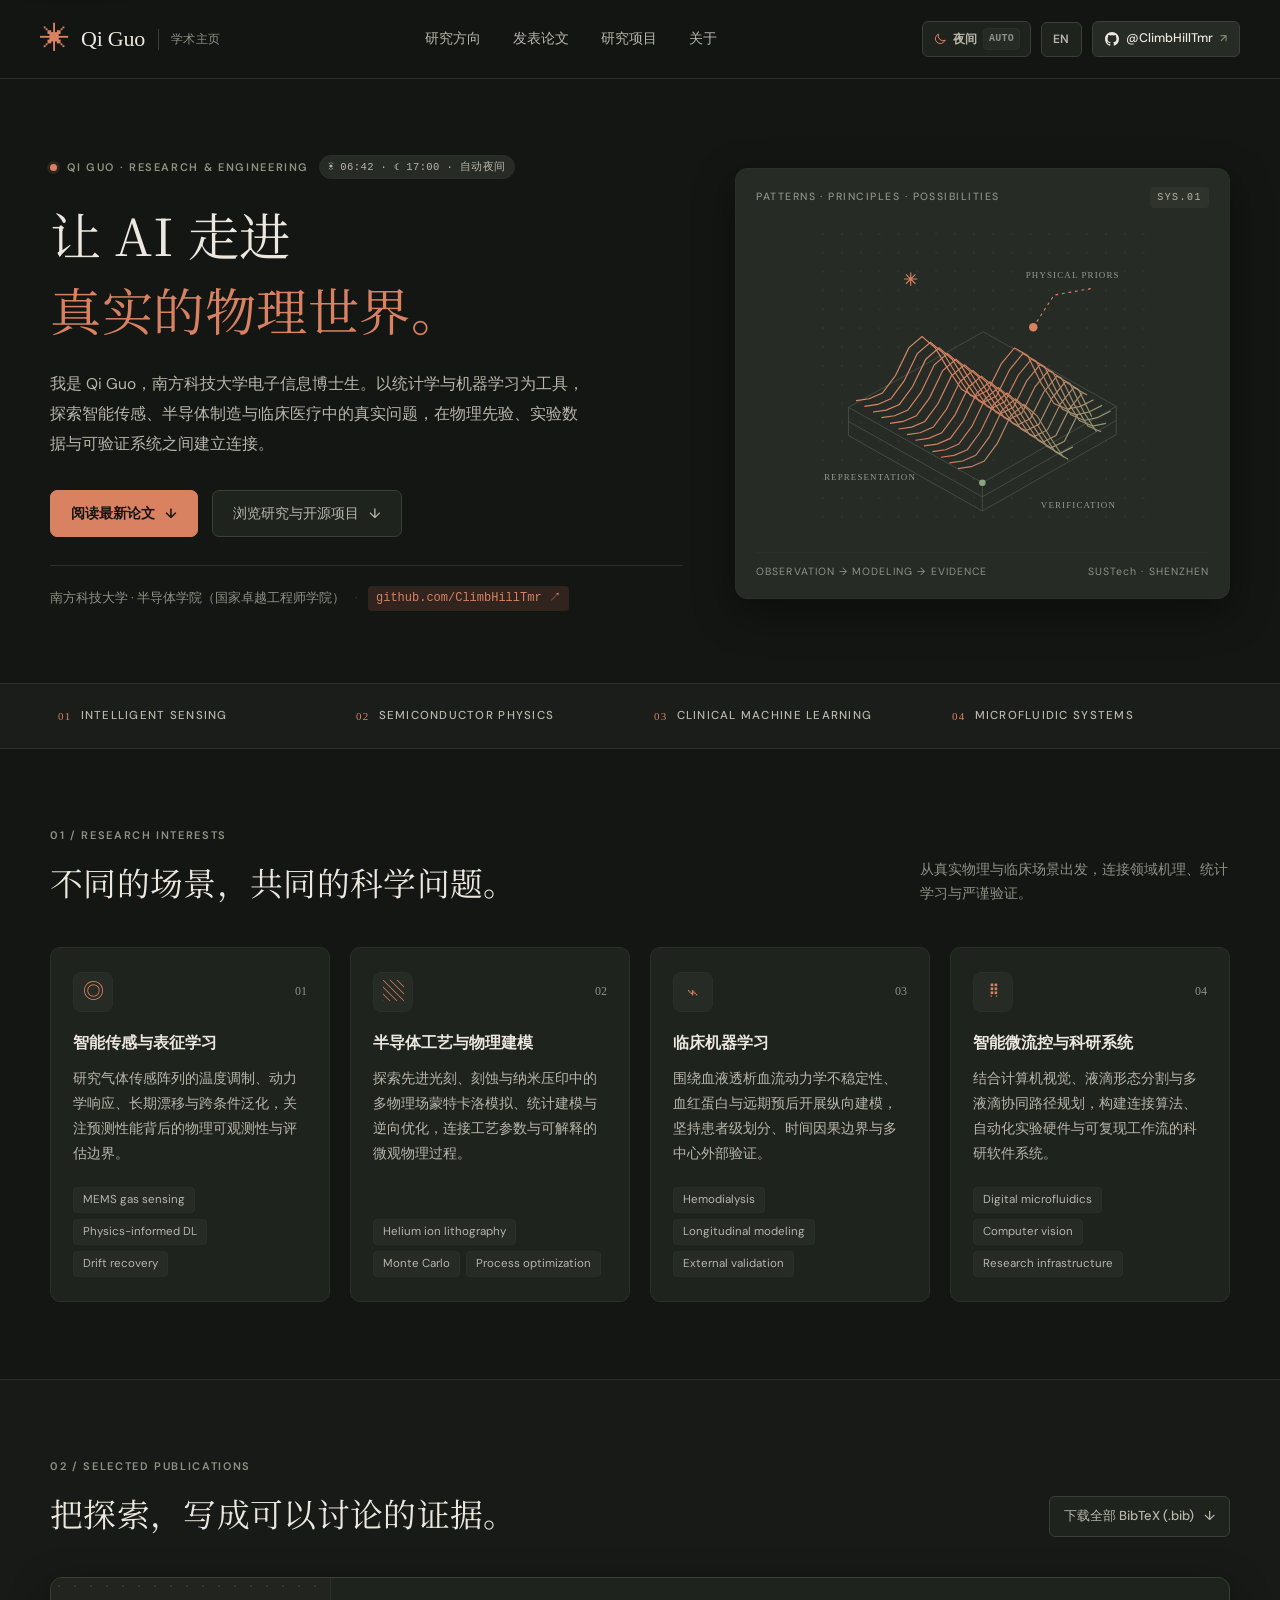
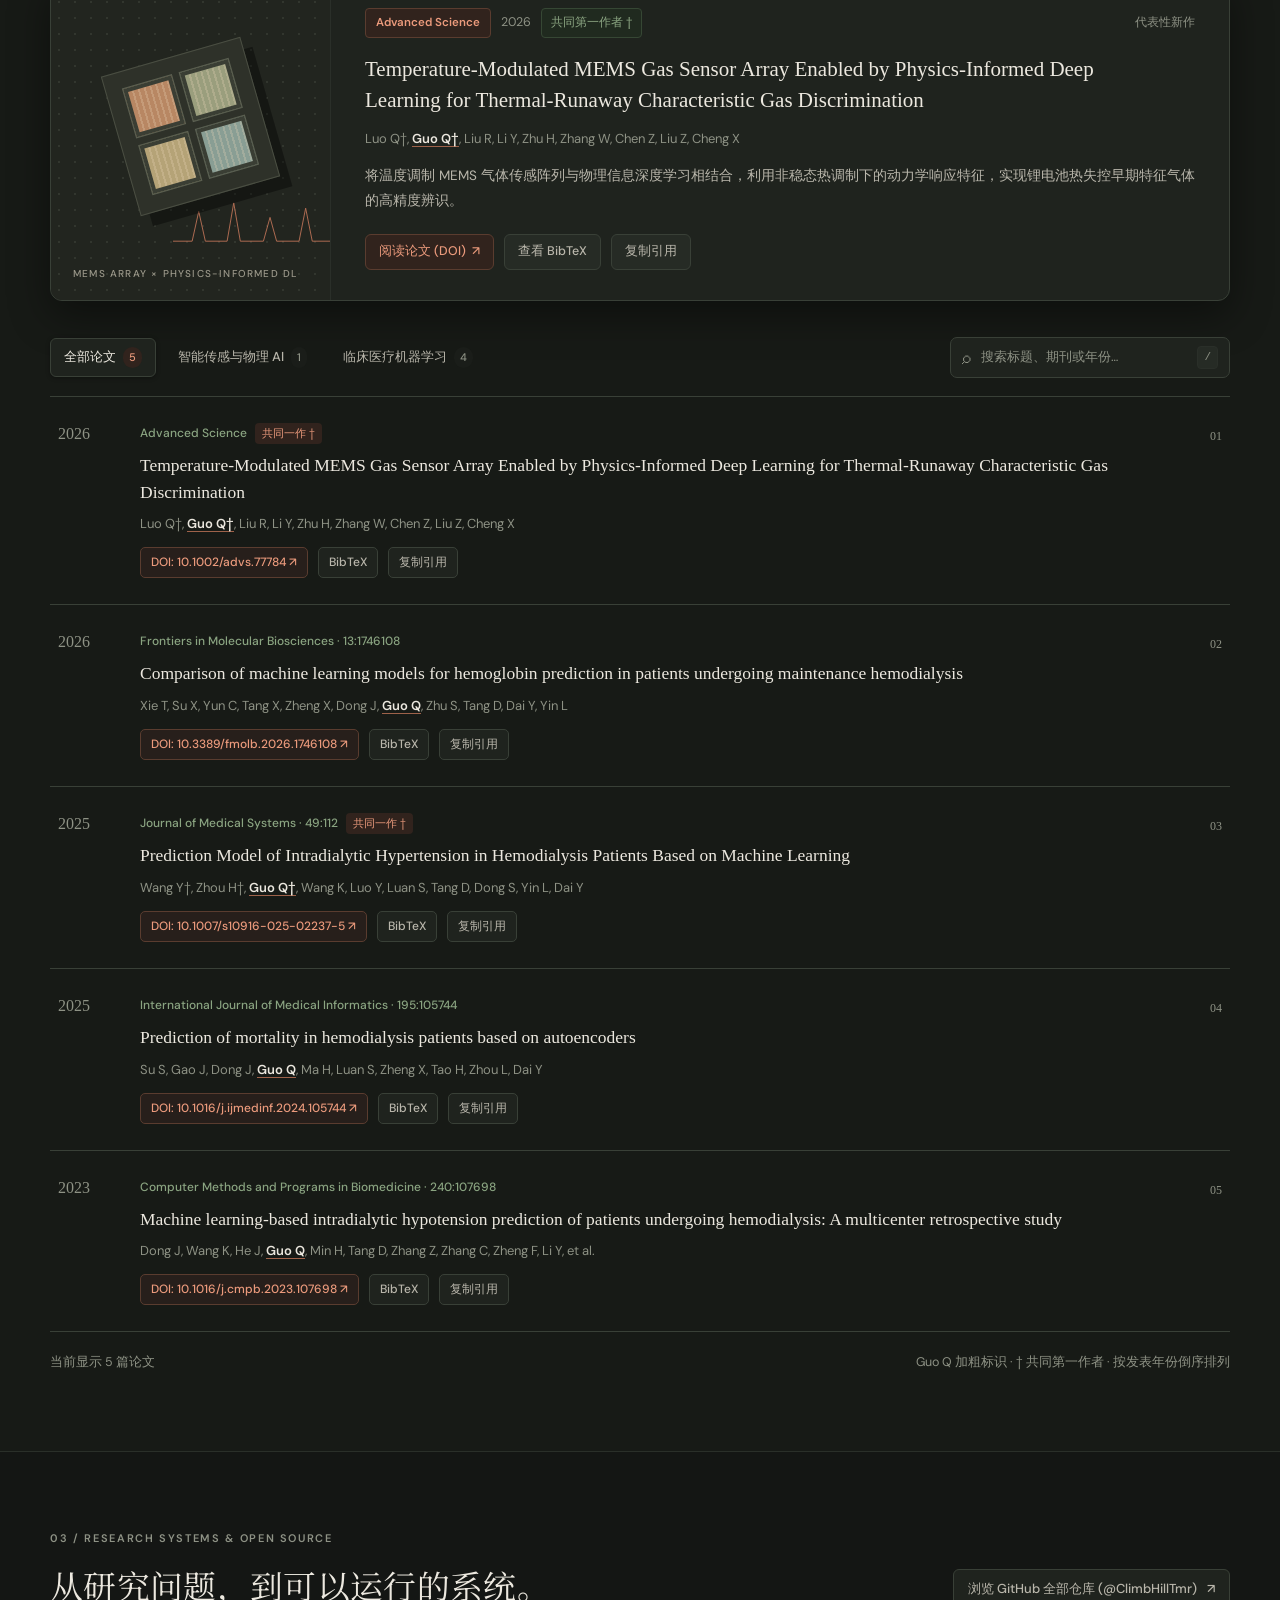
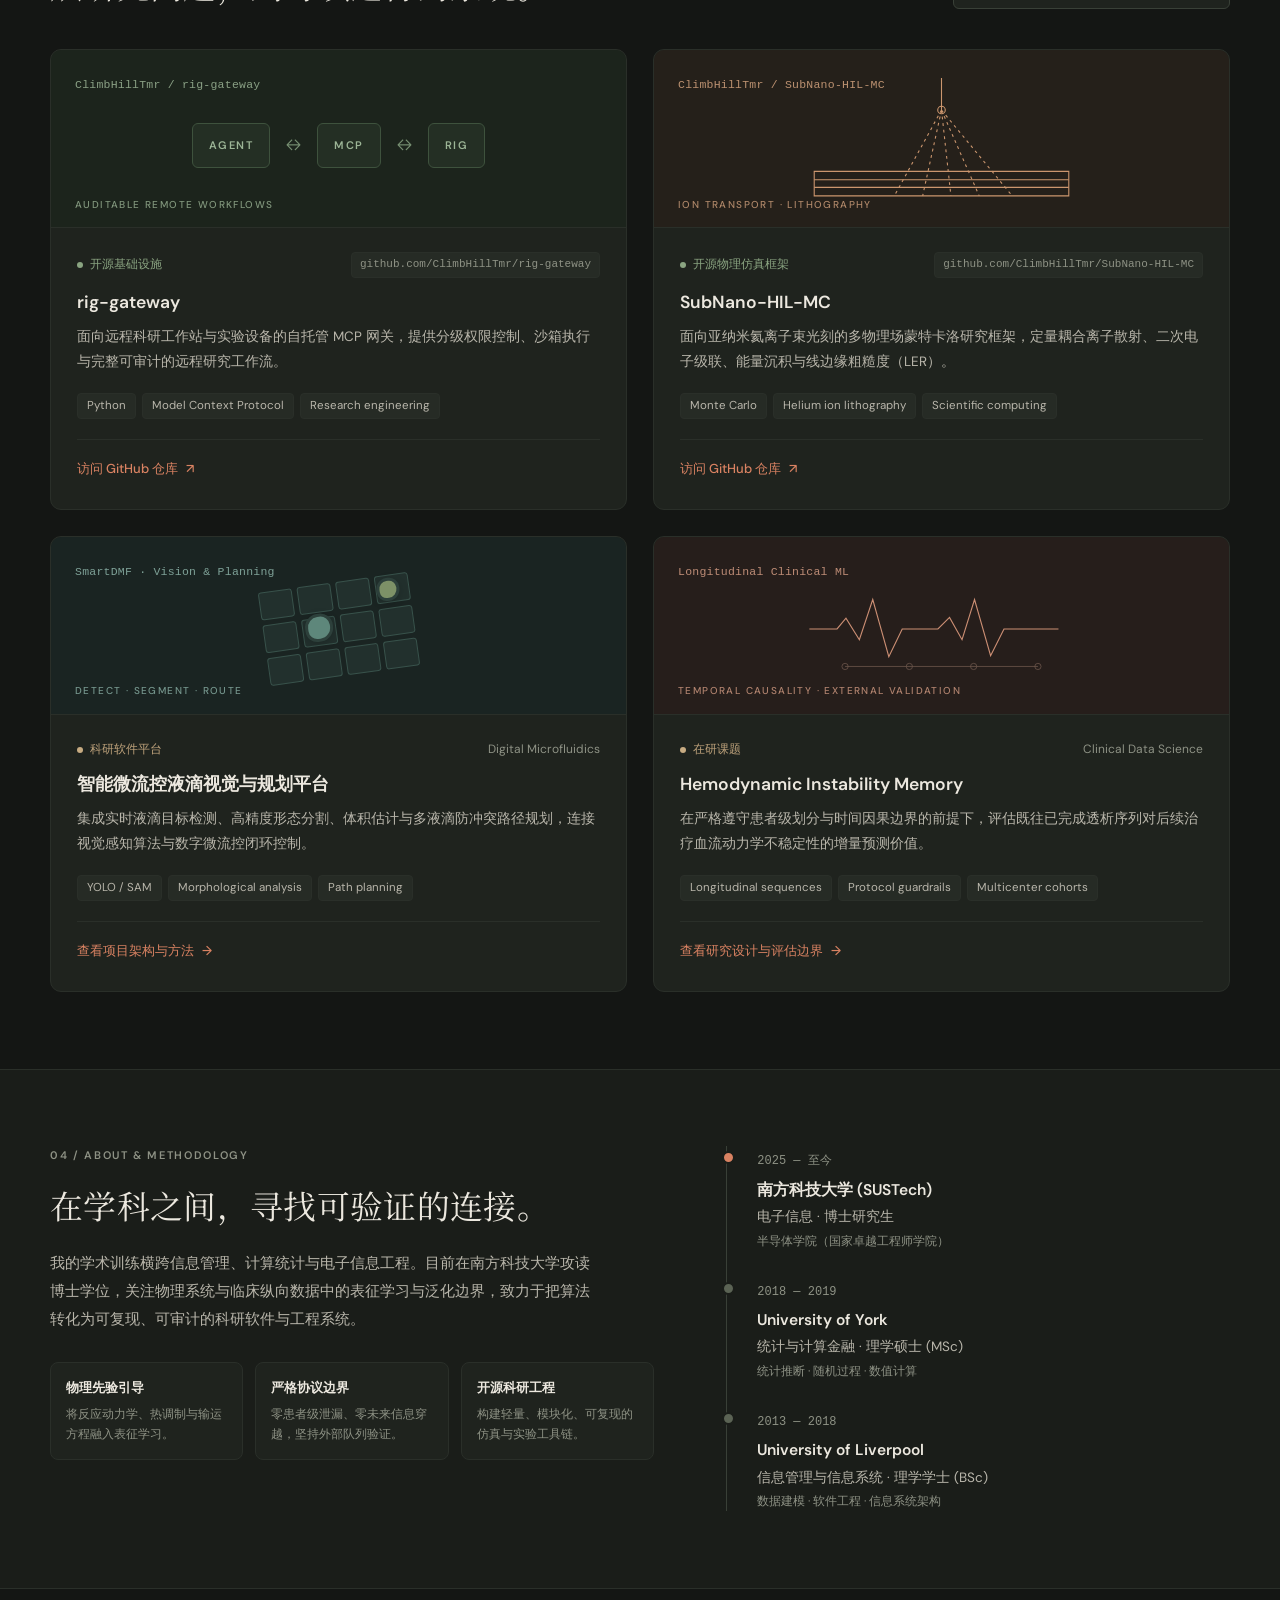
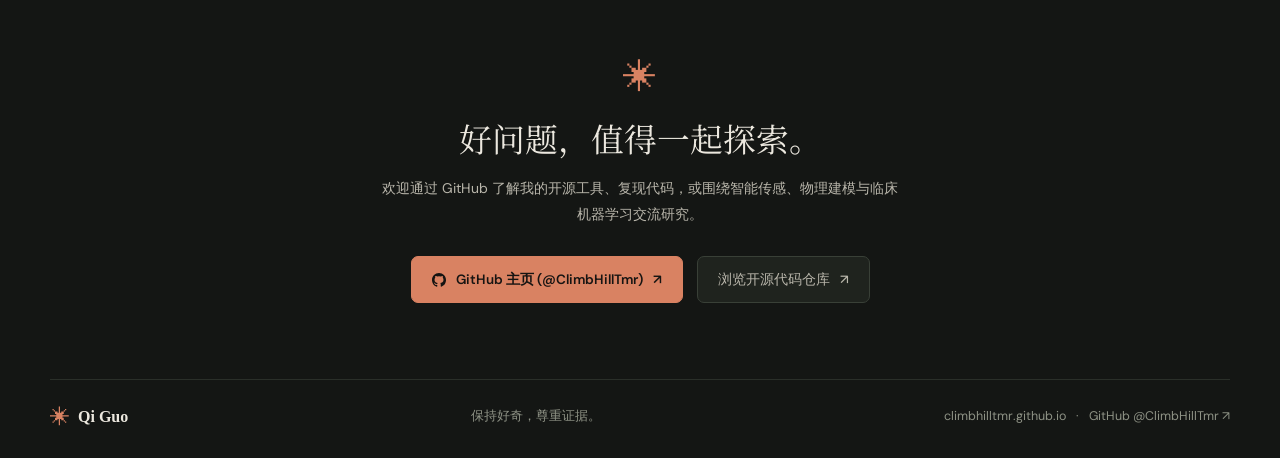
==== commit adeb5a7a: "Add solar day/night auto-switching theme and multi-device responsive adaptation" ====
--- a/docs/index.html
+++ b/docs/index.html
@@ -2,10 +2,107 @@
 <html lang="zh-CN">
 <head>
   <meta charset="UTF-8">
-  <meta name="viewport" content="width=device-width, initial-scale=1.0">
+  <meta name="viewport" content="width=device-width, initial-scale=1.0, viewport-fit=cover">
   <title>Qi Guo · AI 与真实世界</title>
   <meta name="description" content="Qi Guo，南方科技大学电子信息博士生。研究智能传感、物理 AI、半导体工艺与临床机器学习。了解最新论文与研究项目。">
-  <meta name="theme-color" content="#faf9f5">
+  <meta name="color-scheme" content="light dark">
+  <meta name="theme-color" content="#faf9f5" id="meta-theme-color">
+  <script>
+    (() => {
+      const TZ_COORDS = {
+        'Asia/Shanghai': [22.54, 114.06],
+        'Asia/Chongqing': [29.56, 106.55],
+        'Asia/Harbin': [45.75, 126.64],
+        'Asia/Urumqi': [43.82, 87.61],
+        'Asia/Hong_Kong': [22.32, 114.17],
+        'Asia/Macau': [22.20, 113.54],
+        'Asia/Taipei': [22.54, 114.06],
+        'Asia/Tokyo': [35.68, 139.77],
+        'Asia/Seoul': [37.57, 126.98],
+        'Asia/Singapore': [1.35, 103.82],
+        'Europe/London': [53.96, -1.08],
+        'Europe/Berlin': [52.52, 13.40],
+        'Europe/Paris': [48.86, 2.35],
+        'Europe/Zurich': [47.37, 8.54],
+        'America/New_York': [40.71, -74.01],
+        'America/Chicago': [41.88, -87.63],
+        'America/Los_Angeles': [34.05, -118.24],
+        'Australia/Sydney': [-33.87, 151.21]
+      };
+      function pad(n) { return String(n).padStart(2, '0'); }
+      function fmtMin(m) {
+        const clamped = ((Math.round(m) % 1440) + 1440) % 1440;
+        return pad(Math.floor(clamped / 60)) + ':' + pad(clamped % 60);
+      }
+      function computeSolar(now) {
+        const tz = (Intl.DateTimeFormat && Intl.DateTimeFormat().resolvedOptions().timeZone) || '';
+        const offsetHours = -now.getTimezoneOffset() / 60;
+        const stdMeridian = offsetHours * 15;
+        let lat = 30.0;
+        let lon = stdMeridian;
+        if (TZ_COORDS[tz]) {
+          lat = TZ_COORDS[tz][0];
+          lon = TZ_COORDS[tz][1];
+        } else if (/^(Australia|Pacific\/Auckland|America\/(Argentina|Sao_Paulo|Santiago)|Africa\/Johannesburg)/.test(tz)) {
+          lat = -30.0;
+        }
+        const start = new Date(now.getFullYear(), 0, 0);
+        const dayOfYear = Math.floor((now - start) / 86400000);
+        const gamma = (2 * Math.PI / 365) * (dayOfYear - 1);
+        const eqTime = 229.18 * (
+          0.000075 +
+          0.001868 * Math.cos(gamma) -
+          0.032077 * Math.sin(gamma) -
+          0.014615 * Math.cos(2 * gamma) -
+          0.040849 * Math.sin(2 * gamma)
+        );
+        const decl =
+          0.006918 -
+          0.399912 * Math.cos(gamma) +
+          0.070257 * Math.sin(gamma) -
+          0.006758 * Math.cos(2 * gamma) +
+          0.000907 * Math.sin(2 * gamma) -
+          0.002697 * Math.cos(3 * gamma) +
+          0.00148 * Math.sin(3 * gamma);
+        const latRad = (lat * Math.PI) / 180;
+        const zenithRad = (90.833 * Math.PI) / 180;
+        const cosH =
+          (Math.cos(zenithRad) / (Math.cos(latRad) * Math.cos(decl))) -
+          Math.tan(latRad) * Math.tan(decl);
+        const clampedCosH = Math.max(-1, Math.min(1, cosH));
+        const hourAngleDeg = (Math.acos(clampedCosH) * 180) / Math.PI;
+        const solarNoonMin = 720 - 4 * (lon - stdMeridian) - eqTime;
+        const sunriseMin = Math.round(solarNoonMin - 4 * hourAngleDeg);
+        const sunsetMin = Math.round(solarNoonMin + 4 * hourAngleDeg);
+        const nowMin = now.getHours() * 60 + now.getMinutes();
+        const isDaytime = nowMin >= sunriseMin && nowMin < sunsetMin;
+        return {
+          sunriseMin,
+          sunsetMin,
+          sunriseStr: fmtMin(sunriseMin),
+          sunsetStr: fmtMin(sunsetMin),
+          nowMin,
+          isDaytime
+        };
+      }
+      window.__COMPUTE_SOLAR__ = computeSolar;
+      const solar = computeSolar(new Date());
+      let stored = 'auto';
+      try {
+        const urlTheme = new URLSearchParams(window.location.search).get('theme');
+        const saved = urlTheme || localStorage.getItem('qi-theme-mode');
+        if (saved === 'light' || saved === 'dark' || saved === 'auto') stored = saved;
+      } catch {}
+      const resolved = stored === 'auto' ? (solar.isDaytime ? 'light' : 'dark') : stored;
+      const root = document.documentElement;
+      root.dataset.theme = resolved;
+      root.dataset.themeMode = stored;
+      const csMeta = document.querySelector('meta[name="color-scheme"]');
+      if (csMeta) csMeta.content = resolved;
+      const tcMeta = document.getElementById('meta-theme-color');
+      if (tcMeta) tcMeta.content = resolved === 'dark' ? '#141614' : '#faf9f5';
+    })();
+  </script>
   <link rel="canonical" href="https://climbhilltmr.github.io/">
   <meta property="og:title" content="Qi Guo · AI for the Physical World">
   <meta property="og:description" content="Research, publications, and projects at the intersection of machine learning, intelligent sensing, semiconductor modeling, and clinical data science.">
@@ -34,6 +131,13 @@
       <a href="#about" data-zh="关于" data-en="About">关于</a>
     </nav>
     <div class="nav-actions">
+      <button id="theme-toggle" type="button" class="theme-switch" aria-label="切换昼夜模式">
+        <span class="theme-icon" id="theme-icon" aria-hidden="true">
+          <svg viewBox="0 0 24 24"><circle cx="12" cy="12" r="4.5"/><path d="M12 2v2.5M12 19.5V22M4.93 4.93l1.77 1.77M17.3 17.3l1.77 1.77M2 12h2.5M19.5 12H22M4.93 19.07l1.77-1.77M17.3 6.7l1.77-1.77"/></svg>
+        </span>
+        <span id="theme-label">夜间</span>
+        <span id="theme-badge" class="theme-mode-badge">AUTO</span>
+      </button>
       <button id="language" type="button" class="lang-switch" aria-label="Switch to English">EN</button>
       <a href="https://github.com/ClimbHillTmr" target="_blank" rel="noopener noreferrer" class="github-nav" aria-label="GitHub @ClimbHillTmr">
         <svg class="gh-icon" viewBox="0 0 16 16" aria-hidden="true"><path d="M8 0C3.58 0 0 3.58 0 8a8 8 0 0 0 5.47 7.59c.4.07.55-.17.55-.38 0-.19-.01-.82-.01-1.49-2.01.37-2.53-.49-2.69-.94-.09-.23-.48-.94-.82-1.13-.28-.15-.68-.52-.01-.53.63-.01 1.08.58 1.23.82.72 1.21 1.87.87 2.33.66.07-.52.28-.87.51-1.07-1.78-.2-3.64-.89-3.64-3.95 0-.87.31-1.59.82-2.15-.08-.2-.36-1.02.08-2.12 0 0 .67-.21 2.2.82a7.42 7.42 0 0 1 4 0c1.53-1.04 2.2-.82 2.2-.82.44 1.1.16 1.92.08 2.12.51.56.82 1.27.82 2.15 0 3.07-1.87 3.75-3.65 3.95.29.25.54.73.54 1.48 0 1.07-.01 1.93-.01 2.2 0 .21.15.46.55.38A8.01 8.01 0 0 0 16 8c0-4.42-3.58-8-8-8Z"/></svg>
@@ -50,7 +154,11 @@
 <main id="main" tabindex="-1">
   <section id="home" class="hero wrap">
     <div class="hero-copy">
-      <p class="eyebrow"><span class="status-dot" aria-hidden="true"></span> QI GUO · RESEARCH &amp; ENGINEERING</p>
+      <p class="eyebrow">
+        <span class="status-dot" aria-hidden="true"></span>
+        <span>QI GUO · RESEARCH &amp; ENGINEERING</span>
+        <span id="solar-pill" class="solar-pill" aria-live="polite"></span>
+      </p>
       <h1>
         <span data-zh="让 AI 走进" data-en="Bringing AI into">让 AI 走进</span><br>
         <em data-zh="真实的物理世界。" data-en="the physical world.">真实的物理世界。</em>
@@ -82,16 +190,16 @@
         <svg viewBox="0 0 420 350" fill="none">
           <defs>
             <pattern id="grid" width="20" height="20" patternUnits="userSpaceOnUse">
-              <circle cx="1" cy="1" r=".8" fill="#c9c2b2"/>
+              <circle class="grid-dot" cx="1" cy="1" r=".8" fill="#c9c2b2"/>
             </pattern>
             <linearGradient id="surface" x1="85" y1="95" x2="320" y2="285" gradientUnits="userSpaceOnUse">
-              <stop stop-color="#d98a63"/>
-              <stop offset="0.55" stop-color="#b36549"/>
-              <stop offset="1" stop-color="#6e8268"/>
+              <stop style="stop-color: var(--svg-surf-start)" stop-color="#d98a63"/>
+              <stop offset="0.55" style="stop-color: var(--svg-surf-mid)" stop-color="#b36549"/>
+              <stop offset="1" style="stop-color: var(--svg-surf-end)" stop-color="#6e8268"/>
             </linearGradient>
           </defs>
           <rect x="24" y="14" width="372" height="320" rx="6" fill="url(#grid)"/>
-          <g stroke="#bfb7a4" stroke-width=".85">
+          <g class="wireframe-group" stroke="#bfb7a4" stroke-width=".85">
             <path d="m68 205 142 80 142-81-141-79Z"/>
             <path d="m68 220 142 80 142-81M68 235l142 80 142-81"/>
             <path d="M68 205v30m142 50v30m142-111v30"/>
@@ -111,13 +219,13 @@
             <path d="m175 264 14-2 14-6 14-19 14-29 14-12 14 12 14 23 14 21 14 8"/>
             <path d="m184 270 14-2 14-6 14-19 14-29 14-12 14 12 14 23 14 21"/>
           </g>
-          <g stroke="#b36549" stroke-width="1.2">
+          <g class="accent-node" stroke="#b36549" stroke-width="1.2">
             <path d="M134 62v14m-7-7h14m-12-5 10 10m0-10-10 10"/>
             <path d="m264 120 22-34 40-7" stroke-dasharray="3 4"/>
           </g>
-          <circle cx="264" cy="120" r="4.5" fill="#b36549"/>
-          <circle cx="210" cy="285" r="3.5" fill="#6e8268"/>
-          <g fill="#78776a" font-family="Georgia, serif" font-size="9.5" letter-spacing="1.2">
+          <circle class="accent-dot" cx="264" cy="120" r="4.5" fill="#b36549"/>
+          <circle class="sage-dot" cx="210" cy="285" r="3.5" fill="#6e8268"/>
+          <g class="svg-labels" fill="#78776a" font-family="Georgia, serif" font-size="9.5" letter-spacing="1.2">
             <text x="256" y="68">PHYSICAL PRIORS</text>
             <text x="42" y="282">REPRESENTATION</text>
             <text x="272" y="312">VERIFICATION</text>
--- a/docs/styles.css
+++ b/docs/styles.css
@@ -1,23 +1,255 @@
 @import url('https://fonts.googleapis.com/css2?family=DM+Sans:wght@400;500;600;700&family=Noto+Serif+SC:wght@400;500;600&display=swap');
 
 :root {
+  color-scheme: light dark;
+
+  /* Day Mode — Warm Paper & Editorial Terracotta */
   --bg: #faf9f5;
   --bg-alt: #f2f0e8;
   --surface: #fffefa;
   --surface-subtle: #f5f3eb;
+  --surface-hover: #eae7dc;
   --ink: #2c2e28;
   --ink-secondary: #565a4e;
   --muted: #6e7364;
   --accent: #b36549;
   --accent-hover: #964e35;
   --accent-soft: #f3e6dc;
+  --accent-soft-hover: #ead5c5;
+  --accent-border: #e2c6b3;
   --sage: #5f7058;
   --sage-soft: #e6ebe2;
+  --sage-border: #d3ddd0;
+  --neutral-status: #8c7759;
+  --neutral-dot: #a88f6b;
   --line: #e4e2d8;
   --line-strong: #d3d0c2;
+  --header-bg: rgba(250, 249, 245, 0.88);
+  --publications-bg: #f2f0e7;
+  --row-hover: #f7f5ed;
+  --row-doi-bg: #fbf5ef;
+  --author-underline: #cca08d;
+  --timeline-dot: #b4b9a5;
+  --shadow-sm: 0 1px 3px rgba(44, 46, 40, 0.06);
+  --shadow-card: 0 12px 36px rgba(44, 46, 40, 0.05);
+  --shadow-dialog: 0 25px 80px rgba(44, 46, 40, 0.22);
+  --backdrop-bg: rgba(44, 46, 40, 0.36);
+  --toast-bg: #2c2e28;
+  --toast-ink: #faf9f5;
+
+  /* Hero SVG & Artwork Tokens (Day) */
+  --svg-grid-dot: #c9c2b2;
+  --svg-wireframe: #bfb7a4;
+  --svg-label: #78776a;
+  --svg-surf-start: #d98a63;
+  --svg-surf-mid: #b36549;
+  --svg-surf-end: #6e8268;
+
+  /* Featured Paper Chip Artwork (Day) */
+  --art-bg: #e8e4d6;
+  --art-dot: #b5ad96;
+  --art-label: #6f6b58;
+  --chip-bg: #d8d3c4;
+  --chip-border: #bfb7a1;
+  --chip-shadow: rgba(198, 191, 171, 0.4);
+  --chip-pad-border: #e4ddcb;
+  --chip-pad-outline: #aba185;
+  --chip-trace: #f2e0c5;
+  --signal-stroke: #9e6d50;
+
+  /* Project Schematic Headers (Day) */
+  --gateway-bg: #e6eae2;
+  --gateway-ink: #546651;
+  --gateway-node-bg: #f2f5ef;
+  --gateway-node-border: #b5c2ae;
+  --gateway-arrow: #84967f;
+
+  --litho-bg: #eee6db;
+  --litho-ink: #8c6448;
+  --litho-stroke: #b08562;
+
+  --droplet-bg: #e4eae6;
+  --droplet-ink: #53786e;
+  --droplet-cell-bg: #edf3ef;
+  --droplet-cell-border: #b2c5b8;
+  --droplet-one-bg: #809e93;
+  --droplet-two-bg: #a5b38e;
+  --droplet-ring: #d5e3db;
+
+  --clinical-bg: #efe5df;
+  --clinical-ink: #9b6e56;
+  --clinical-stroke: #b0826b;
+  --clinical-axis: #c4ad9d;
+
+  /* Typography & Layout */
   --serif: 'Noto Serif SC', Georgia, 'Songti SC', serif;
   --sans: 'DM Sans', -apple-system, BlinkMacSystemFont, 'PingFang SC', 'Microsoft YaHei', sans-serif;
   --mono: ui-monospace, SFMono-Regular, Menlo, Monaco, Consolas, monospace;
+
+  accent-color: var(--accent);
+}
+
+/* Night Mode — Warm Obsidian Editorial Palette */
+@media (prefers-color-scheme: dark) {
+  :root:not([data-theme="light"]) {
+    color-scheme: dark;
+    --bg: #141614;
+    --bg-alt: #1a1d19;
+    --surface: #1f231e;
+    --surface-subtle: #262b25;
+    --surface-hover: #2e342c;
+    --ink: #ece8df;
+    --ink-secondary: #b9b6ab;
+    --muted: #8e9285;
+    --accent: #d98262;
+    --accent-hover: #eb9a7c;
+    --accent-soft: #31231d;
+    --accent-soft-hover: #3f2c24;
+    --accent-border: #5a3c2f;
+    --sage: #8aa481;
+    --sage-soft: #202a1f;
+    --sage-border: #364734;
+    --neutral-status: #bfa37c;
+    --neutral-dot: #c7ab82;
+    --line: #2a2f29;
+    --line-strong: #394037;
+    --header-bg: rgba(20, 22, 20, 0.88);
+    --publications-bg: #171a16;
+    --row-hover: #1d211c;
+    --row-doi-bg: #271f1b;
+    --author-underline: #9e624a;
+    --timeline-dot: #5b6354;
+    --shadow-sm: 0 1px 4px rgba(0, 0, 0, 0.35);
+    --shadow-card: 0 14px 40px rgba(0, 0, 0, 0.42);
+    --shadow-dialog: 0 28px 90px rgba(0, 0, 0, 0.68);
+    --backdrop-bg: rgba(8, 10, 8, 0.68);
+    --toast-bg: #ece8df;
+    --toast-ink: #141614;
+
+    --svg-grid-dot: #3a4037;
+    --svg-wireframe: #4c5347;
+    --svg-label: #979b8e;
+    --svg-surf-start: #e59670;
+    --svg-surf-mid: #d98262;
+    --svg-surf-end: #88a380;
+
+    --art-bg: #22251f;
+    --art-dot: #4b5044;
+    --art-label: #9a9789;
+    --chip-bg: #2e3129;
+    --chip-border: #4a4e42;
+    --chip-shadow: rgba(0, 0, 0, 0.38);
+    --chip-pad-border: #3a3e34;
+    --chip-pad-outline: #5c6152;
+    --chip-trace: rgba(235, 214, 185, 0.25);
+    --signal-stroke: #d98262;
+
+    --gateway-bg: #1c241c;
+    --gateway-ink: #9cb596;
+    --gateway-node-bg: #242f24;
+    --gateway-node-border: #3e523d;
+    --gateway-arrow: #789173;
+
+    --litho-bg: #25201a;
+    --litho-ink: #d4a37e;
+    --litho-stroke: #cc966e;
+
+    --droplet-bg: #1a2422;
+    --droplet-ink: #8eb5aa;
+    --droplet-cell-bg: #22302d;
+    --droplet-cell-border: #38524b;
+    --droplet-one-bg: #5e877b;
+    --droplet-two-bg: #7d9167;
+    --droplet-ring: #2d403b;
+
+    --clinical-bg: #261e1b;
+    --clinical-ink: #d69e85;
+    --clinical-stroke: #cc8f74;
+    --clinical-axis: #6e584d;
+  }
+}
+
+:root:has(> head > meta[name="color-scheme"][content="dark"]),
+:root[data-theme="dark"] {
+  color-scheme: dark;
+  --bg: #141614;
+  --bg-alt: #1a1d19;
+  --surface: #1f231e;
+  --surface-subtle: #262b25;
+  --surface-hover: #2e342c;
+  --ink: #ece8df;
+  --ink-secondary: #b9b6ab;
+  --muted: #8e9285;
+  --accent: #d98262;
+  --accent-hover: #eb9a7c;
+  --accent-soft: #31231d;
+  --accent-soft-hover: #3f2c24;
+  --accent-border: #5a3c2f;
+  --sage: #8aa481;
+  --sage-soft: #202a1f;
+  --sage-border: #364734;
+  --neutral-status: #bfa37c;
+  --neutral-dot: #c7ab82;
+  --line: #2a2f29;
+  --line-strong: #394037;
+  --header-bg: rgba(20, 22, 20, 0.88);
+  --publications-bg: #171a16;
+  --row-hover: #1d211c;
+  --row-doi-bg: #271f1b;
+  --author-underline: #9e624a;
+  --timeline-dot: #5b6354;
+  --shadow-sm: 0 1px 4px rgba(0, 0, 0, 0.35);
+  --shadow-card: 0 14px 40px rgba(0, 0, 0, 0.42);
+  --shadow-dialog: 0 28px 90px rgba(0, 0, 0, 0.68);
+  --backdrop-bg: rgba(8, 10, 8, 0.68);
+  --toast-bg: #ece8df;
+  --toast-ink: #141614;
+
+  --svg-grid-dot: #3a4037;
+  --svg-wireframe: #4c5347;
+  --svg-label: #979b8e;
+  --svg-surf-start: #e59670;
+  --svg-surf-mid: #d98262;
+  --svg-surf-end: #88a380;
+
+  --art-bg: #22251f;
+  --art-dot: #4b5044;
+  --art-label: #9a9789;
+  --chip-bg: #2e3129;
+  --chip-border: #4a4e42;
+  --chip-shadow: rgba(0, 0, 0, 0.38);
+  --chip-pad-border: #3a3e34;
+  --chip-pad-outline: #5c6152;
+  --chip-trace: rgba(235, 214, 185, 0.25);
+  --signal-stroke: #d98262;
+
+  --gateway-bg: #1c241c;
+  --gateway-ink: #9cb596;
+  --gateway-node-bg: #242f24;
+  --gateway-node-border: #3e523d;
+  --gateway-arrow: #789173;
+
+  --litho-bg: #25201a;
+  --litho-ink: #d4a37e;
+  --litho-stroke: #cc966e;
+
+  --droplet-bg: #1a2422;
+  --droplet-ink: #8eb5aa;
+  --droplet-cell-bg: #22302d;
+  --droplet-cell-border: #38524b;
+  --droplet-one-bg: #5e877b;
+  --droplet-two-bg: #7d9167;
+  --droplet-ring: #2d403b;
+
+  --clinical-bg: #261e1b;
+  --clinical-ink: #d69e85;
+  --clinical-stroke: #cc8f74;
+  --clinical-axis: #6e584d;
+}
+
+:root:has(> head > meta[name="color-scheme"][content="light"]),
+:root[data-theme="light"] {
+  color-scheme: light;
 }
 
 * {
@@ -27,6 +259,7 @@
 html {
   scroll-behavior: smooth;
   scroll-padding-top: 92px;
+  -webkit-text-size-adjust: 100%;
 }
 
 body {
@@ -37,6 +270,8 @@
   font-size: 15px;
   line-height: 1.75;
   -webkit-font-smoothing: antialiased;
+  overflow-x: hidden;
+  transition: background-color 0.28s ease, color 0.28s ease;
 }
 
 a {
@@ -88,6 +323,7 @@
 .wrap {
   width: min(1180px, calc(100% - 96px));
   margin: 0 auto;
+  padding-inline: env(safe-area-inset-left, 0px) env(safe-area-inset-right, 0px);
 }
 
 .skip {
@@ -101,7 +337,7 @@
   font-size: 13px;
   font-weight: 500;
   z-index: 100;
-  box-shadow: 0 8px 24px #2c2e281a;
+  box-shadow: var(--shadow-card);
 }
 
 .skip:focus {
@@ -110,13 +346,14 @@
 
 /* Header & Navigation */
 .site-header {
-  background: #faf9f5eb;
+  background: var(--header-bg);
   border-bottom: 1px solid var(--line);
   position: sticky;
   top: 0;
   z-index: 30;
   backdrop-filter: blur(14px);
   -webkit-backdrop-filter: blur(14px);
+  transition: background-color 0.28s ease, border-color 0.28s ease;
 }
 
 .nav-wrap {
@@ -126,7 +363,8 @@
   display: flex;
   justify-content: space-between;
   align-items: center;
-  gap: 24px;
+  gap: 20px;
+  padding-inline: env(safe-area-inset-left, 0px) env(safe-area-inset-right, 0px);
 }
 
 .wordmark {
@@ -134,6 +372,7 @@
   align-items: center;
   gap: 11px;
   min-block-size: 36px;
+  flex-shrink: 0;
 }
 
 .wordmark:hover {
@@ -165,7 +404,7 @@
 nav {
   display: flex;
   align-items: center;
-  gap: 30px;
+  gap: 28px;
 }
 
 nav a {
@@ -177,6 +416,7 @@
   display: inline-flex;
   align-items: center;
   position: relative;
+  white-space: nowrap;
 }
 
 nav a.active {
@@ -197,7 +437,68 @@
 .nav-actions {
   display: flex;
   align-items: center;
-  gap: 14px;
+  gap: 10px;
+  flex-shrink: 0;
+}
+
+/* Solar Theme Switcher */
+.theme-switch {
+  display: inline-flex;
+  align-items: center;
+  gap: 6px;
+  font-size: 12px;
+  font-weight: 600;
+  letter-spacing: 0.02em;
+  padding: 6px 10px;
+  min-block-size: 34px;
+  border: 1px solid var(--line-strong);
+  border-radius: 6px;
+  color: var(--ink-secondary);
+  background: var(--surface);
+  transition: background-color 0.15s ease, border-color 0.15s ease, color 0.15s ease;
+  white-space: nowrap;
+}
+
+.theme-switch:hover {
+  border-color: var(--accent);
+  color: var(--accent);
+  background: var(--accent-soft);
+}
+
+.theme-icon {
+  width: 14px;
+  height: 14px;
+  display: inline-flex;
+  align-items: center;
+  justify-content: center;
+  color: var(--accent);
+  flex-shrink: 0;
+}
+
+.theme-icon svg {
+  width: 14px;
+  height: 14px;
+  fill: none;
+  stroke: currentColor;
+  stroke-width: 1.65;
+  stroke-linecap: round;
+  stroke-linejoin: round;
+}
+
+.theme-mode-badge {
+  font-family: var(--mono);
+  font-size: 10px;
+  font-weight: 600;
+  padding: 1px 5px;
+  border-radius: 4px;
+  background: var(--surface-subtle);
+  color: var(--muted);
+  border: 1px solid var(--line);
+}
+
+.theme-switch:hover .theme-mode-badge {
+  border-color: var(--accent-border);
+  color: var(--accent);
 }
 
 .lang-switch {
@@ -205,8 +506,8 @@
   font-weight: 600;
   letter-spacing: 0.04em;
   padding: 6px 11px;
-  min-block-size: 32px;
-  min-inline-size: 36px;
+  min-block-size: 34px;
+  min-inline-size: 38px;
   border: 1px solid var(--line-strong);
   border-radius: 6px;
   color: var(--ink-secondary);
@@ -227,11 +528,12 @@
   font-size: 12.5px;
   font-weight: 500;
   padding: 6px 12px;
-  min-block-size: 32px;
+  min-block-size: 34px;
   border-radius: 6px;
   border: 1px solid var(--line-strong);
   background: var(--surface-subtle);
   color: var(--ink);
+  white-space: nowrap;
 }
 
 .github-nav:hover {
@@ -274,6 +576,7 @@
 .hero .eyebrow {
   display: flex;
   align-items: center;
+  flex-wrap: wrap;
   gap: 10px;
 }
 
@@ -283,13 +586,30 @@
   border-radius: 50%;
   background: var(--accent);
   box-shadow: 0 0 0 3px var(--accent-soft);
+  flex-shrink: 0;
+}
+
+.solar-pill {
+  display: inline-flex;
+  align-items: center;
+  gap: 6px;
+  font-family: var(--mono);
+  font-size: 10.5px;
+  font-weight: 500;
+  letter-spacing: 0.04em;
+  text-transform: none;
+  padding: 2px 8px;
+  border-radius: 999px;
+  background: var(--surface-subtle);
+  border: 1px solid var(--line);
+  color: var(--ink-secondary);
 }
 
 .hero h1 {
   font-family: var(--serif);
   font-weight: 400;
-  font-size: clamp(2.25rem, 3.1vw + 1rem, 3.2rem);
-  line-height: 1.48;
+  font-size: clamp(2rem, 3vw + 0.95rem, 3.2rem);
+  line-height: 1.46;
   letter-spacing: 0.01em;
   margin: 0 0 22px;
   color: var(--ink);
@@ -302,7 +622,7 @@
 
 .hero-intro {
   color: var(--ink-secondary);
-  font-size: 15px;
+  font-size: clamp(14.5px, 0.3vw + 14px, 15.5px);
   line-height: 1.95;
   max-width: 540px;
   margin: 0 0 30px;
@@ -343,10 +663,19 @@
   border-color: var(--accent);
 }
 
+:root[data-theme="dark"] .button.primary {
+  color: #161412;
+  font-weight: 600;
+}
+
 .button.primary:hover {
   background: var(--accent-hover);
   border-color: var(--accent-hover);
   color: #ffffff;
+}
+
+:root[data-theme="dark"] .button.primary:hover {
+  color: #141210;
 }
 
 .button.secondary {
@@ -386,12 +715,13 @@
 }
 
 .hero-gh-link:hover {
-  background: #ead5c5;
+  background: var(--accent-soft-hover);
   color: var(--accent-hover);
 }
 
 .hero-visual {
   position: relative;
+  min-width: 0;
 }
 
 .visual-card {
@@ -399,13 +729,15 @@
   border: 1px solid var(--line);
   border-radius: 12px;
   padding: 18px 20px 16px;
-  box-shadow: 0 12px 36px #2c2e280a;
+  box-shadow: var(--shadow-card);
+  transition: background-color 0.28s ease, border-color 0.28s ease, box-shadow 0.28s ease;
 }
 
 .visual-kicker {
   display: flex;
   align-items: center;
   justify-content: space-between;
+  gap: 8px;
   font-size: 10.5px;
   font-weight: 500;
   letter-spacing: 0.14em;
@@ -418,20 +750,48 @@
   font-size: 10px;
   padding: 2px 7px;
   border-radius: 4px;
-  background: #eae7dc;
+  background: var(--surface-hover);
   color: var(--ink-secondary);
+  flex-shrink: 0;
 }
 
 .visual-card > svg {
   display: block;
   width: 100%;
+  height: auto;
   max-height: 330px;
 }
 
+.visual-card .grid-dot {
+  fill: var(--svg-grid-dot);
+}
+
+.visual-card .wireframe-group {
+  stroke: var(--svg-wireframe);
+}
+
+.visual-card .accent-node {
+  stroke: var(--accent);
+}
+
+.visual-card .accent-dot {
+  fill: var(--accent);
+}
+
+.visual-card .sage-dot {
+  fill: var(--sage);
+}
+
+.visual-card .svg-labels {
+  fill: var(--svg-label);
+}
+
 .visual-foot {
   display: flex;
   align-items: center;
   justify-content: space-between;
+  flex-wrap: wrap;
+  gap: 8px;
   margin-top: 8px;
   padding-top: 10px;
   border-top: 1px solid var(--line);
@@ -463,23 +823,25 @@
   color: var(--ink-secondary);
   padding: 6px 8px;
   border-radius: 6px;
+  min-width: 0;
 }
 
 .research-strip a span {
   font-family: Georgia, serif;
   font-size: 11px;
   color: var(--accent);
+  flex-shrink: 0;
 }
 
 .research-strip a:hover {
   color: var(--accent);
-  background: #e9e6dc;
+  background: var(--surface-hover);
 }
 
 /* Generic Sections */
 .section {
-  padding-top: 80px;
-  padding-bottom: 80px;
+  padding-top: clamp(52px, 6vw, 80px);
+  padding-bottom: clamp(52px, 6vw, 80px);
 }
 
 .section-top {
@@ -496,7 +858,7 @@
 
 .section h2 {
   font-family: var(--serif);
-  font-size: clamp(1.6rem, 2vw + 0.85rem, 2.05rem);
+  font-size: clamp(1.5rem, 2vw + 0.85rem, 2.05rem);
   letter-spacing: 0.01em;
   line-height: 1.5;
   font-weight: 400;
@@ -548,13 +910,13 @@
   border-radius: 10px;
   display: flex;
   flex-direction: column;
-  transition: border-color 0.2s ease, transform 0.2s ease, box-shadow 0.2s ease;
+  transition: border-color 0.2s ease, transform 0.2s ease, box-shadow 0.2s ease, background-color 0.28s ease;
 }
 
 .research-item:hover {
   border-color: var(--line-strong);
   transform: translateY(-2px);
-  box-shadow: 0 10px 28px #2c2e280a;
+  box-shadow: var(--shadow-card);
 }
 
 .research-card-head {
@@ -616,8 +978,9 @@
 
 /* 02 Publications */
 .publications {
-  background: #f2f0e7;
+  background: var(--publications-bg);
   border-block: 1px solid var(--line);
+  transition: background-color 0.28s ease;
 }
 
 .featured-paper {
@@ -628,11 +991,11 @@
   border-radius: 12px;
   overflow: hidden;
   margin-bottom: 36px;
-  box-shadow: 0 10px 30px #2c2e2808;
+  box-shadow: var(--shadow-card);
 }
 
 .paper-art {
-  background: #e8e4d6;
+  background: var(--art-bg);
   position: relative;
   display: flex;
   align-items: center;
@@ -646,7 +1009,7 @@
   content: '';
   position: absolute;
   inset: 0;
-  background-image: radial-gradient(#b5ad96 1px, transparent 1px);
+  background-image: radial-gradient(var(--art-dot) 1px, transparent 1px);
   background-size: 16px 16px;
   opacity: 0.4;
 }
@@ -656,20 +1019,20 @@
   grid-template-columns: repeat(2, 50px);
   gap: 9px;
   padding: 17px;
-  background: #d8d3c4;
+  background: var(--chip-bg);
   transform: rotate(-16deg);
-  border: 1px solid #bfb7a1;
-  box-shadow: 9px 13px 0 #c6bfab66;
+  border: 1px solid var(--chip-border);
+  box-shadow: 9px 13px 0 var(--chip-shadow);
   z-index: 1;
   margin-top: -26px;
 }
 
 .chip > span {
   height: 50px;
-  border: 4px solid #e4ddcb;
-  outline: 1px solid #aba185;
+  border: 4px solid var(--chip-pad-border);
+  outline: 1px solid var(--chip-pad-outline);
   position: relative;
-  background: repeating-linear-gradient(90deg, transparent, transparent 4px, #f2e0c5 4px, #f2e0c5 6px);
+  background: repeating-linear-gradient(90deg, transparent, transparent 4px, var(--chip-trace) 4px, var(--chip-trace) 6px);
 }
 
 .chip > span:nth-child(1) { background-color: #b88763; }
@@ -682,12 +1045,12 @@
   bottom: 40px;
   right: -8px;
   width: 165px;
-  opacity: 0.78;
+  opacity: 0.82;
 }
 
 .signal svg {
   fill: none;
-  stroke: #9e6d50;
+  stroke: var(--signal-stroke);
   stroke-width: 1.4;
 }
 
@@ -698,7 +1061,7 @@
   font-size: 10px;
   font-weight: 500;
   letter-spacing: 0.12em;
-  color: #6f6b58;
+  color: var(--art-label);
 }
 
 .featured-copy {
@@ -706,6 +1069,7 @@
   display: flex;
   flex-direction: column;
   justify-content: center;
+  min-width: 0;
 }
 
 .paper-meta {
@@ -723,7 +1087,7 @@
   color: var(--accent-hover);
   padding: 4px 10px;
   background: var(--accent-soft);
-  border: 1px solid #e6d1c0;
+  border: 1px solid var(--accent-border);
   border-radius: 4px;
 }
 
@@ -733,7 +1097,7 @@
   color: var(--sage);
   padding: 4px 9px;
   background: var(--sage-soft);
-  border: 1px solid #d3ddd0;
+  border: 1px solid var(--sage-border);
   border-radius: 4px;
 }
 
@@ -745,10 +1109,11 @@
 }
 
 .featured-copy h3 {
-  font: 400 21px/1.48 Georgia, serif;
+  font: 400 clamp(18px, 1.4vw + 12px, 21px)/1.48 Georgia, serif;
   margin: 16px 0 12px;
   max-width: 740px;
   color: var(--ink);
+  overflow-wrap: anywhere;
 }
 
 .authors {
@@ -762,7 +1127,7 @@
   color: var(--ink);
   font-weight: 600;
   text-decoration: underline;
-  text-decoration-color: #cca08d;
+  text-decoration-color: var(--author-underline);
   text-underline-offset: 3px;
 }
 
@@ -776,7 +1141,7 @@
 .paper-actions {
   display: flex;
   flex-wrap: wrap;
-  gap: 12px;
+  gap: 10px;
   align-items: center;
   font-size: 12.5px;
 }
@@ -786,7 +1151,7 @@
   align-items: center;
   gap: 6px;
   padding: 6px 13px;
-  min-block-size: 32px;
+  min-block-size: 34px;
   border-radius: 6px;
   border: 1px solid var(--line-strong);
   background: var(--surface-subtle);
@@ -803,7 +1168,7 @@
 
 .action-pill.primary-link {
   background: var(--accent-soft);
-  border-color: #e2c6b3;
+  border-color: var(--accent-border);
   color: var(--accent-hover);
 }
 
@@ -811,6 +1176,10 @@
   background: var(--accent);
   border-color: var(--accent);
   color: #fff;
+}
+
+:root[data-theme="dark"] .action-pill.primary-link:hover {
+  color: #161412;
 }
 
 .publication-controls {
@@ -836,14 +1205,15 @@
   font-weight: 500;
   border-radius: 6px;
   padding: 7px 13px;
-  min-block-size: 34px;
+  min-block-size: 36px;
   color: var(--ink-secondary);
   border: 1px solid transparent;
+  white-space: nowrap;
   transition: background-color 0.15s, color 0.15s, border-color 0.15s;
 }
 
 .filter:hover {
-  background: #e7e4d8;
+  background: var(--surface-hover);
   color: var(--ink);
 }
 
@@ -851,7 +1221,7 @@
   background: var(--surface);
   border-color: var(--line-strong);
   color: var(--ink);
-  box-shadow: 0 1px 3px #2c2e280d;
+  box-shadow: var(--shadow-sm);
 }
 
 .filter-count {
@@ -875,7 +1245,7 @@
   border: 1px solid var(--line-strong);
   border-radius: 7px;
   padding: 4px 11px;
-  min-block-size: 36px;
+  min-block-size: 38px;
   color: var(--muted);
 }
 
@@ -922,13 +1292,17 @@
 }
 
 .paper-row:hover {
-  background: #f7f5ed;
+  background: var(--row-hover);
 }
 
 .paper-row > time {
   font: 400 16px Georgia, serif;
   color: var(--muted);
   padding-top: 2px;
+}
+
+.paper-row-body {
+  min-width: 0;
 }
 
 .paper-row-meta {
@@ -953,9 +1327,10 @@
 }
 
 .paper-row h3 {
-  font: 400 17.5px/1.52 Georgia, serif;
+  font: 400 clamp(16px, 0.8vw + 13px, 17.5px)/1.52 Georgia, serif;
   margin: 8px 0;
   color: var(--ink);
+  overflow-wrap: anywhere;
 }
 
 .paper-row p {
@@ -970,7 +1345,7 @@
   font-size: 12px;
   font-weight: 500;
   padding: 4px 10px;
-  min-block-size: 28px;
+  min-block-size: 30px;
   border-radius: 5px;
   border: 1px solid var(--line-strong);
   background: var(--surface);
@@ -981,8 +1356,8 @@
 
 .paper-row .paper-actions a {
   color: var(--accent-hover);
-  border-color: #e2c9b8;
-  background: #fbf5ef;
+  border-color: var(--accent-border);
+  background: var(--row-doi-bg);
 }
 
 .paper-row .paper-actions a:hover,
@@ -1035,13 +1410,14 @@
   background: var(--surface);
   display: flex;
   flex-direction: column;
-  transition: border-color 0.2s ease, transform 0.2s ease, box-shadow 0.2s ease;
+  min-width: 0;
+  transition: border-color 0.2s ease, transform 0.2s ease, box-shadow 0.2s ease, background-color 0.28s ease;
 }
 
 .project:hover {
   border-color: var(--line-strong);
   transform: translateY(-3px);
-  box-shadow: 0 12px 32px #2c2e280c;
+  box-shadow: var(--shadow-card);
 }
 
 .project-visual {
@@ -1049,7 +1425,7 @@
   position: relative;
   overflow: hidden;
   padding: 20px 24px;
-  background: #eeeee4;
+  background: var(--surface-subtle);
   border-bottom: 1px solid var(--line);
 }
 
@@ -1058,22 +1434,26 @@
   font-size: 11.5px;
   font-weight: 500;
   letter-spacing: 0.02em;
-  opacity: 0.8;
+  opacity: 0.86;
 }
 
 .visual-detail {
   position: absolute;
   bottom: 14px;
   left: 24px;
+  right: 24px;
   font-size: 10px;
   font-weight: 500;
   letter-spacing: 0.14em;
-  opacity: 0.72;
+  opacity: 0.78;
+  white-space: nowrap;
+  overflow: hidden;
+  text-overflow: ellipsis;
 }
 
 .gateway {
-  background: #e6eae2;
-  color: #546651;
+  background: var(--gateway-bg);
+  color: var(--gateway-ink);
 }
 
 .gateway-flow {
@@ -1081,27 +1461,27 @@
   align-items: center;
   justify-content: center;
   margin-top: 26px;
-  gap: 18px;
+  gap: 16px;
 }
 
 .gateway-flow span {
   font-size: 11px;
   font-weight: 600;
   letter-spacing: 0.14em;
-  border: 1px solid #b5c2ae;
-  background: #f2f5ef;
+  border: 1px solid var(--gateway-node-border);
+  background: var(--gateway-node-bg);
   padding: 12px 16px;
   border-radius: 6px;
 }
 
 .gateway-flow i {
   font-style: normal;
-  color: #84967f;
+  color: var(--gateway-arrow);
 }
 
 .lithography {
-  background: #eee6db;
-  color: #8c6448;
+  background: var(--litho-bg);
+  color: var(--litho-ink);
 }
 
 .lithography svg {
@@ -1111,13 +1491,13 @@
   width: calc(100% - 80px);
   height: 132px;
   fill: none;
-  stroke: #b08562;
+  stroke: var(--litho-stroke);
   stroke-width: 1.15;
 }
 
 .droplet {
-  background: #e4eae6;
-  color: #53786e;
+  background: var(--droplet-bg);
+  color: var(--droplet-ink);
 }
 
 .droplet-grid {
@@ -1132,9 +1512,9 @@
 
 .droplet-grid span {
   height: 28px;
-  border: 1px solid #b2c5b8;
+  border: 1px solid var(--droplet-cell-border);
   border-radius: 3px;
-  background: #edf3ef;
+  background: var(--droplet-cell-bg);
 }
 
 .droplet-grid i {
@@ -1143,10 +1523,10 @@
   height: 28px;
   left: 42px;
   top: 29px;
-  background: #809e93;
-  border: 3px solid #d5e3db;
+  background: var(--droplet-one-bg);
+  border: 3px solid var(--droplet-ring);
   border-radius: 48% 45% 50% 42%;
-  box-shadow: 0 2px 8px #53786e26;
+  box-shadow: 0 2px 8px rgba(0, 0, 0, 0.16);
 }
 
 .droplet-grid i:last-child {
@@ -1154,12 +1534,12 @@
   height: 23px;
   left: 118px;
   top: 3px;
-  background: #a5b38e;
+  background: var(--droplet-two-bg);
 }
 
 .clinical {
-  background: #efe5df;
-  color: #9b6e56;
+  background: var(--clinical-bg);
+  color: var(--clinical-ink);
 }
 
 .clinical svg {
@@ -1168,13 +1548,13 @@
   left: 45px;
   width: calc(100% - 90px);
   height: 125px;
-  stroke: #b0826b;
+  stroke: var(--clinical-stroke);
   stroke-width: 1.25;
   fill: none;
 }
 
 .clinical svg > g {
-  stroke: #c4ad9d;
+  stroke: var(--clinical-axis);
   stroke-width: 0.85;
 }
 
@@ -1214,11 +1594,11 @@
 }
 
 .project-status.neutral {
-  color: #8c7759;
+  color: var(--neutral-status);
 }
 
 .project-status.neutral::before {
-  background: #a88f6b;
+  background: var(--neutral-dot);
 }
 
 .repo-slug {
@@ -1229,6 +1609,10 @@
   padding: 2px 8px;
   border-radius: 4px;
   border: 1px solid var(--line);
+  max-width: 100%;
+  overflow: hidden;
+  text-overflow: ellipsis;
+  white-space: nowrap;
 }
 
 .project h3 {
@@ -1260,7 +1644,7 @@
   font-size: 13px;
   font-weight: 500;
   padding: 4px 0;
-  min-block-size: 28px;
+  min-block-size: 30px;
   color: var(--accent);
   display: inline-flex;
   align-items: center;
@@ -1339,7 +1723,7 @@
   content: '';
   height: 9px;
   width: 9px;
-  background: #b4b9a5;
+  background: var(--timeline-dot);
   border-radius: 50%;
   position: absolute;
   left: -35px;
@@ -1382,8 +1766,8 @@
 /* Contact CTA */
 .contact {
   text-align: center;
-  padding-top: 72px;
-  padding-bottom: 76px;
+  padding-top: clamp(54px, 6vw, 72px);
+  padding-bottom: clamp(56px, 6vw, 76px);
 }
 
 .contact .asterisk {
@@ -1393,7 +1777,7 @@
 }
 
 .contact h2 {
-  font: 400 clamp(1.6rem, 2vw + 0.85rem, 2.05rem)/1.55 var(--serif);
+  font: 400 clamp(1.5rem, 2vw + 0.85rem, 2.05rem)/1.55 var(--serif);
   margin: 0 0 12px;
 }
 
@@ -1415,7 +1799,7 @@
 /* Footer */
 .site-footer {
   padding-top: 26px;
-  padding-bottom: 30px;
+  padding-bottom: calc(30px + env(safe-area-inset-bottom, 0px));
   border-top: 1px solid var(--line);
   display: flex;
   align-items: center;
@@ -1445,6 +1829,7 @@
 .footer-links {
   display: flex;
   align-items: center;
+  flex-wrap: wrap;
   gap: 10px;
   font-size: 12.5px;
 }
@@ -1457,13 +1842,13 @@
   padding: 28px 30px;
   background: var(--surface);
   color: var(--ink);
-  box-shadow: 0 25px 80px #2c2e2833;
+  box-shadow: var(--shadow-dialog);
   max-height: 85dvh;
   overflow: auto;
 }
 
 dialog::backdrop {
-  background: #2c2e2855;
+  background: var(--backdrop-bg);
   backdrop-filter: blur(4px);
   -webkit-backdrop-filter: blur(4px);
 }
@@ -1490,8 +1875,8 @@
   line-height: 1;
   color: var(--muted);
   padding: 4px 8px;
-  min-block-size: 32px;
-  min-inline-size: 32px;
+  min-block-size: 34px;
+  min-inline-size: 34px;
   border-radius: 6px;
 }
 
@@ -1554,25 +1939,32 @@
 .toast {
   position: fixed;
   left: 50%;
-  bottom: 26px;
+  bottom: calc(24px + env(safe-area-inset-bottom, 0px));
   transform: translateX(-50%);
-  background: #2c2e28;
-  color: #faf9f5;
+  background: var(--toast-bg);
+  color: var(--toast-ink);
   padding: 10px 18px;
   border-radius: 8px;
   font-size: 13px;
   font-weight: 500;
-  box-shadow: 0 10px 30px #0000002e;
+  box-shadow: 0 10px 30px rgba(0, 0, 0, 0.24);
   z-index: 60;
+  max-width: calc(100vw - 32px);
+  text-align: center;
 }
 
 .menu {
   display: none;
-  min-block-size: 34px;
-  min-inline-size: 34px;
+  min-block-size: 36px;
+  min-inline-size: 36px;
   border: 1px solid var(--line-strong);
   border-radius: 6px;
   background: var(--surface);
+  align-items: center;
+  justify-content: center;
+  flex-direction: column;
+  gap: 4px;
+  padding: 6px;
 }
 
 .menu > span {
@@ -1580,85 +1972,125 @@
   height: 1.5px;
   background: var(--ink);
   display: block;
-  margin: 4px auto;
-}
-
-/* Responsive Breakpoints */
+  transition: transform 0.2s ease, opacity 0.2s ease;
+}
+
+.menu[aria-expanded="true"] > span:first-child {
+  transform: translateY(2.75px) rotate(45deg);
+}
+
+.menu[aria-expanded="true"] > span:last-child {
+  transform: translateY(-2.75px) rotate(-45deg);
+}
+
+.hero-copy,
+.hero-visual,
+.research-item,
+.featured-paper > *,
+.publication-controls > *,
+.paper-row > *,
+.project,
+.about-grid > *,
+.principle-card {
+  min-width: 0;
+}
+
+/* Multi-Device & Responsive Breakpoints */
+@media (min-width: 1440px) {
+  .wrap {
+    width: min(1240px, calc(100% - 120px));
+  }
+  .nav-wrap {
+    width: min(1280px, calc(100% - 96px));
+  }
+}
+
 @media (max-width: 1100px) {
   .wrap, .nav-wrap {
-    width: calc(100% - 64px);
+    width: calc(100% - 56px);
   }
   .hero {
-    gap: 32px;
-    padding-block: 60px;
+    gap: 36px;
+    padding-block: 56px;
   }
   .research-grid {
-    grid-template-columns: repeat(2, 1fr);
+    grid-template-columns: repeat(2, minmax(0, 1fr));
   }
   .featured-paper {
-    grid-template-columns: 230px 1fr;
+    grid-template-columns: 230px minmax(0, 1fr);
   }
   .about-grid {
-    grid-template-columns: 1fr;
+    grid-template-columns: minmax(0, 1fr);
     gap: 44px;
+  }
+  .about-description {
+    max-width: 100%;
+  }
+}
+
+@media (max-width: 960px) {
+  .wordmark-tag {
+    display: none;
+  }
+  nav {
+    gap: 18px;
+  }
+  .github-nav span:not(.ext-arrow) {
+    display: none;
   }
 }
 
 @media (max-width: 820px) {
   .wrap, .nav-wrap {
-    width: calc(100% - 44px);
-  }
-  .wordmark-tag {
-    display: none;
-  }
-  nav {
-    gap: 18px;
+    width: calc(100% - 40px);
   }
   .hero {
-    grid-template-columns: 1fr;
-    padding-block: 48px;
+    grid-template-columns: minmax(0, 1fr);
+    padding-block: 44px;
   }
   .hero-intro {
     max-width: 100%;
   }
+  .hero-visual {
+    max-width: 580px;
+  }
   .research-strip > .wrap {
-    grid-template-columns: repeat(2, 1fr);
-  }
-  .section {
-    padding-block: 60px;
+    grid-template-columns: repeat(2, minmax(0, 1fr));
   }
   .section-top {
     flex-direction: column;
     align-items: flex-start;
     gap: 14px;
+    margin-bottom: 28px;
   }
   .section-note {
     max-width: 100%;
   }
   .featured-paper {
-    grid-template-columns: 1fr;
+    grid-template-columns: minmax(0, 1fr);
   }
   .paper-art {
-    min-height: 200px;
+    min-height: 196px;
     border-right: 0;
     border-bottom: 1px solid var(--line);
   }
   .publication-controls {
     flex-direction: column;
     align-items: stretch;
+    gap: 14px;
   }
   .paper-search input {
     width: 100%;
   }
   .project-grid {
-    grid-template-columns: 1fr;
+    grid-template-columns: minmax(0, 1fr);
   }
   .principles-grid {
-    grid-template-columns: 1fr;
-  }
-}
-
-@media (max-width: 640px) {
+    grid-template-columns: repeat(3, minmax(0, 1fr));
+  }
+}
+
+@media (max-width: 680px) {
   html {
     scroll-padding-top: 76px;
   }
@@ -1666,49 +2098,81 @@
     width: calc(100% - 32px);
   }
   .nav-wrap {
-    height: 68px;
-  }
-  .github-nav span:not(.ext-arrow) {
+    height: 66px;
+    gap: 10px;
+  }
+  .nav-actions {
+    gap: 6px;
+  }
+  .theme-mode-badge {
     display: none;
   }
+  .github-nav .ext-arrow {
+    display: none;
+  }
+  .github-nav {
+    padding: 6px 9px;
+  }
   .menu {
-    display: inline-block;
+    display: inline-flex;
   }
   nav {
     display: none;
     position: absolute;
-    top: 68px;
+    top: 66px;
     left: 0;
     right: 0;
-    background: var(--bg);
+    background: var(--surface);
     border-bottom: 1px solid var(--line-strong);
-    padding: 16px 20px;
-    box-shadow: 0 12px 24px #2c2e2814;
+    padding: 14px 20px;
+    box-shadow: var(--shadow-card);
     justify-content: space-around;
+    flex-wrap: wrap;
+    gap: 10px 16px;
   }
   nav.open {
     display: flex;
   }
+  nav a {
+    font-size: 14px;
+    padding: 8px 6px;
+  }
   .research-grid {
-    grid-template-columns: 1fr;
+    grid-template-columns: minmax(0, 1fr);
   }
   .research-strip > .wrap {
-    grid-template-columns: 1fr 1fr;
+    grid-template-columns: repeat(2, minmax(0, 1fr));
     gap: 8px;
   }
   .research-strip a {
     font-size: 10.5px;
+    letter-spacing: 0.06em;
   }
   .featured-copy {
     padding: 22px;
   }
+  .latest {
+    margin-left: 0;
+  }
+  .filter-group {
+    display: flex;
+    flex-wrap: wrap;
+    gap: 6px;
+  }
+  .filter {
+    font-size: 12px;
+    padding: 6px 10px;
+  }
   .paper-row {
-    grid-template-columns: 44px 1fr;
+    grid-template-columns: 44px minmax(0, 1fr);
     gap: 12px;
     padding: 22px 4px;
   }
   .pub-number {
     display: none;
+  }
+  .principles-grid {
+    grid-template-columns: minmax(0, 1fr);
   }
   .site-footer {
     flex-direction: column;
@@ -1716,7 +2180,70 @@
     gap: 12px;
   }
   dialog {
-    padding: 22px;
+    padding: 20px;
+    width: calc(100% - 24px);
+  }
+}
+
+@media (max-width: 440px) {
+  .wrap, .nav-wrap {
+    width: calc(100% - 28px);
+  }
+  .wordmark strong {
+    font-size: 19px;
+  }
+  .asterisk {
+    font-size: 25px;
+  }
+  .theme-switch {
+    padding: 6px 8px;
+  }
+  .hero {
+    padding-block: 32px;
+    gap: 28px;
+  }
+  .hero-buttons {
+    flex-direction: column;
+    align-items: stretch;
+  }
+  .hero-buttons .button {
+    width: 100%;
+  }
+  .research-strip > .wrap {
+    grid-template-columns: minmax(0, 1fr);
+    gap: 4px;
+  }
+  .project-copy {
+    padding: 20px 18px;
+  }
+  .gateway-flow {
+    gap: 8px;
+  }
+  .gateway-flow span {
+    padding: 9px 11px;
+    font-size: 10px;
+  }
+  .lithography svg,
+  .clinical svg {
+    left: 20px;
+    width: calc(100% - 40px);
+  }
+  .paper-row {
+    grid-template-columns: minmax(0, 1fr);
+    gap: 6px;
+  }
+  .contact-actions {
+    flex-direction: column;
+    align-items: stretch;
+  }
+  .contact-actions .button {
+    width: 100%;
+  }
+}
+
+@media (hover: none), (pointer: coarse) {
+  .search-kbd {
+    display: none;
   }
 }
 
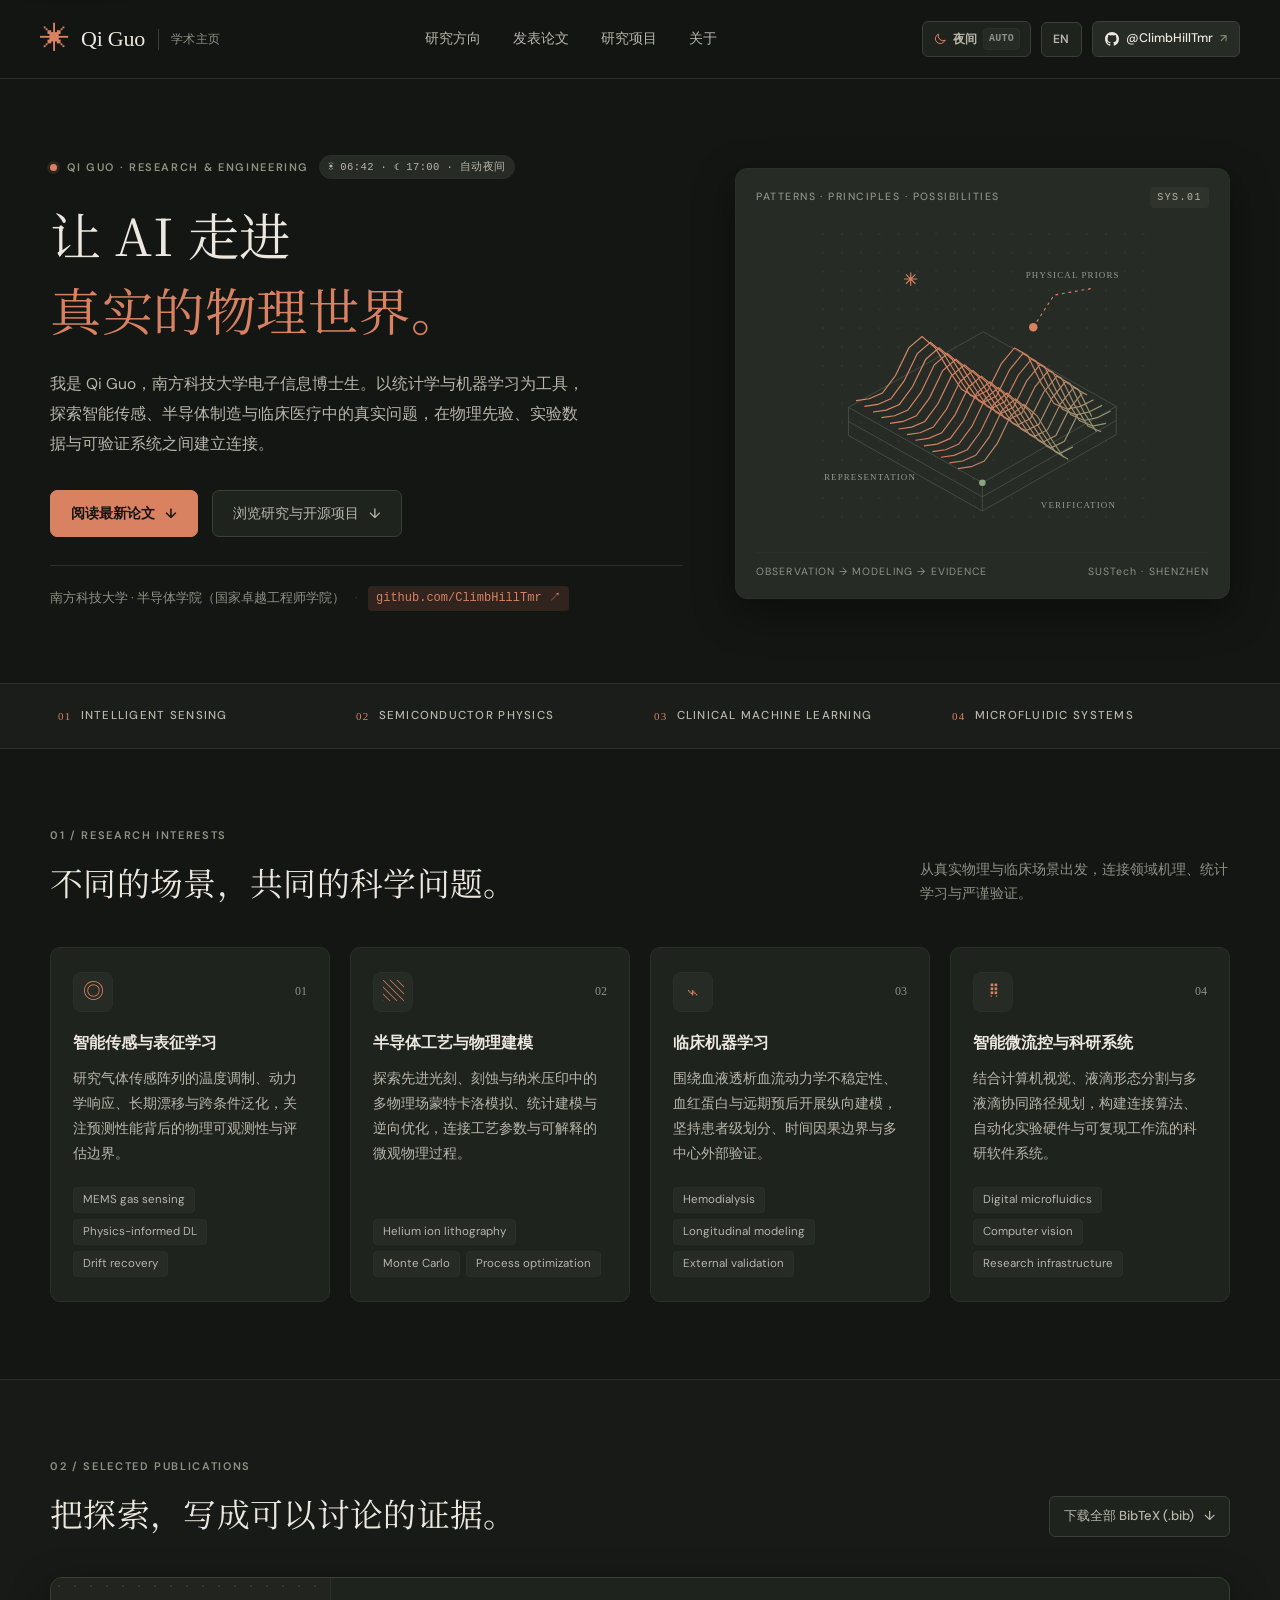
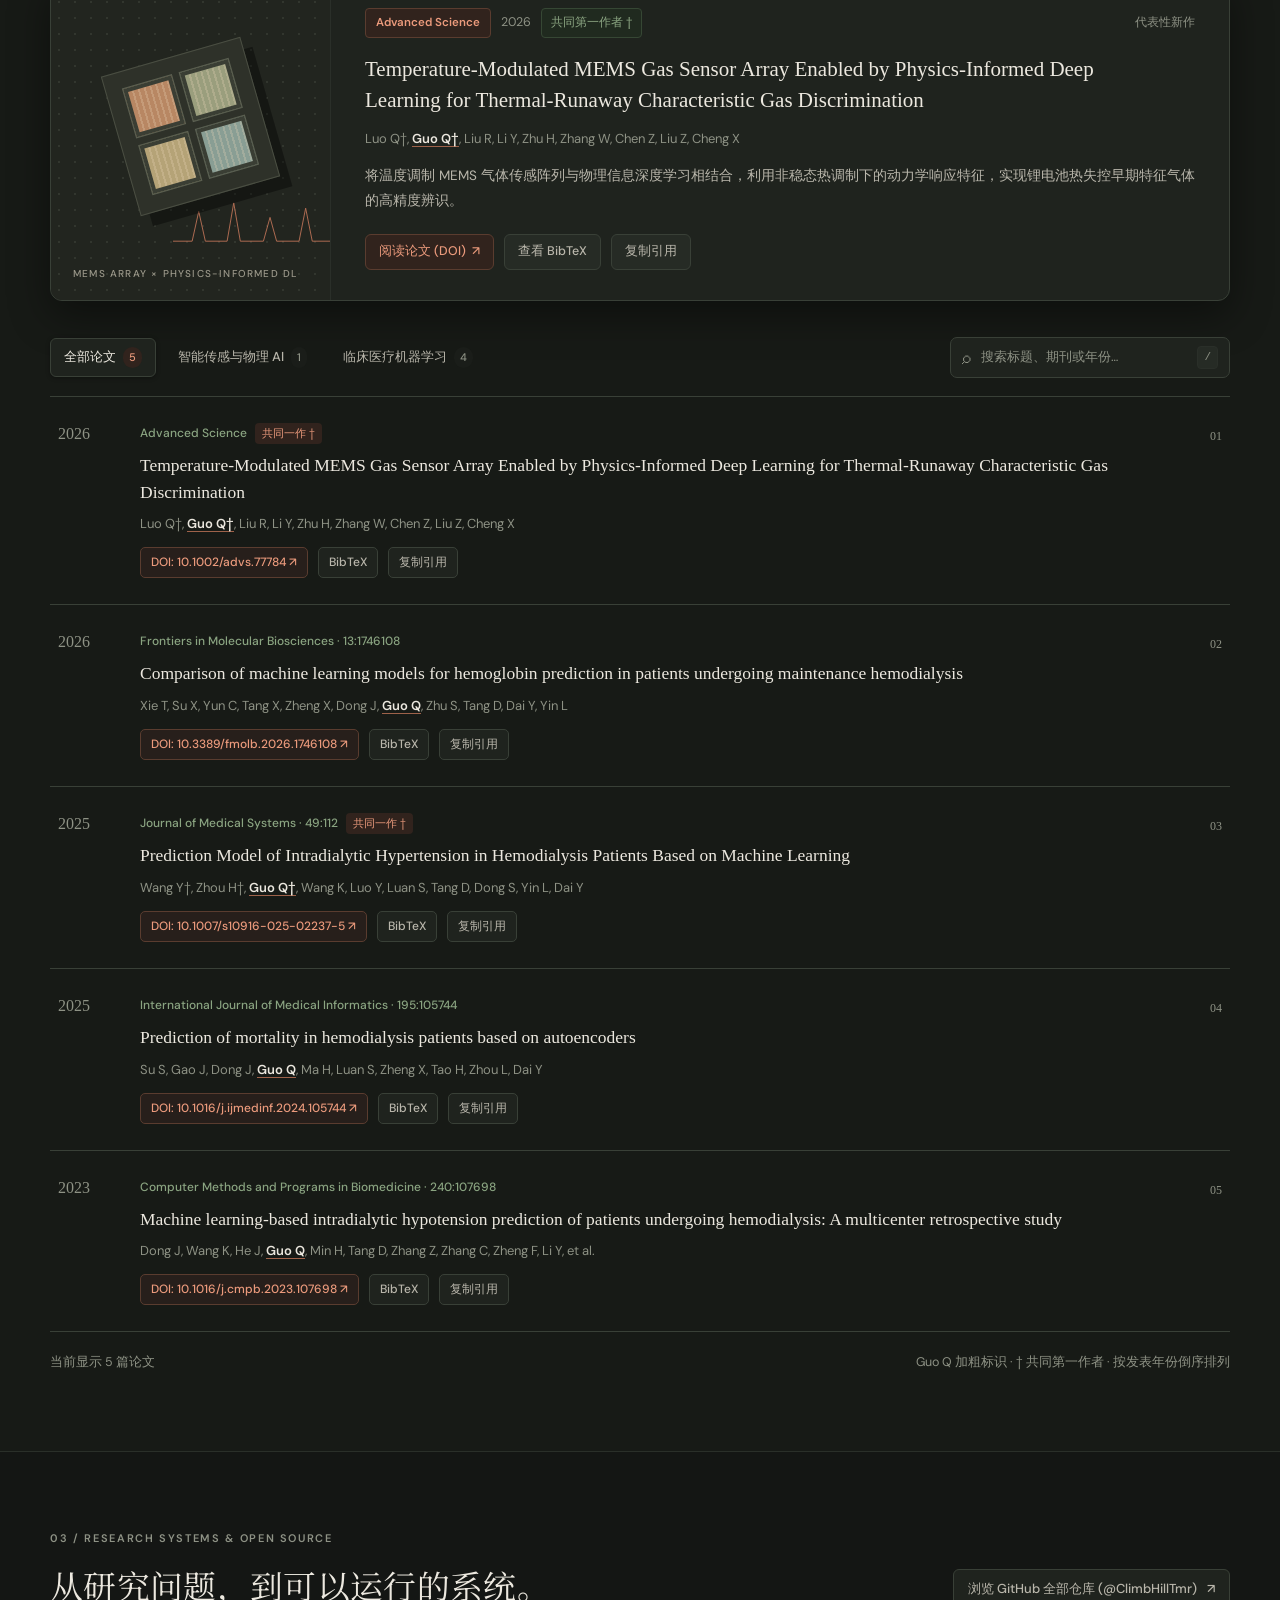
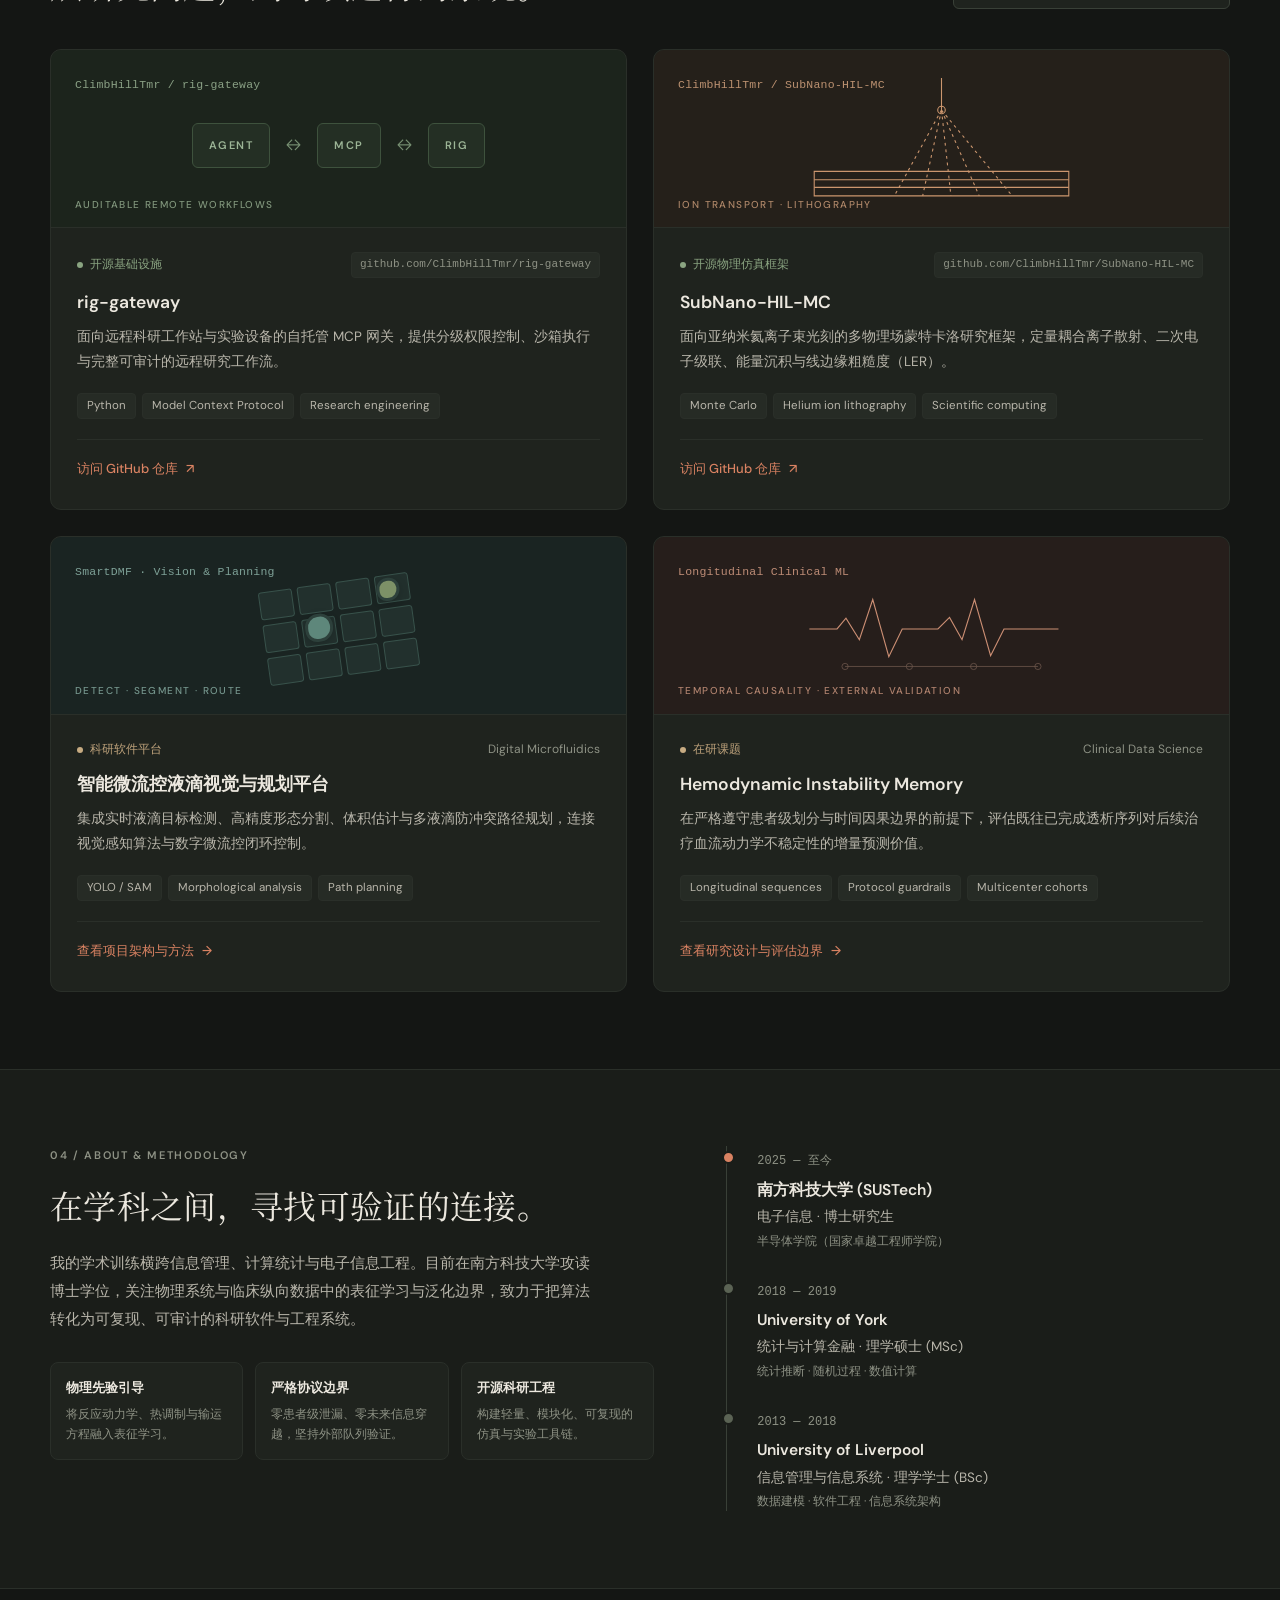
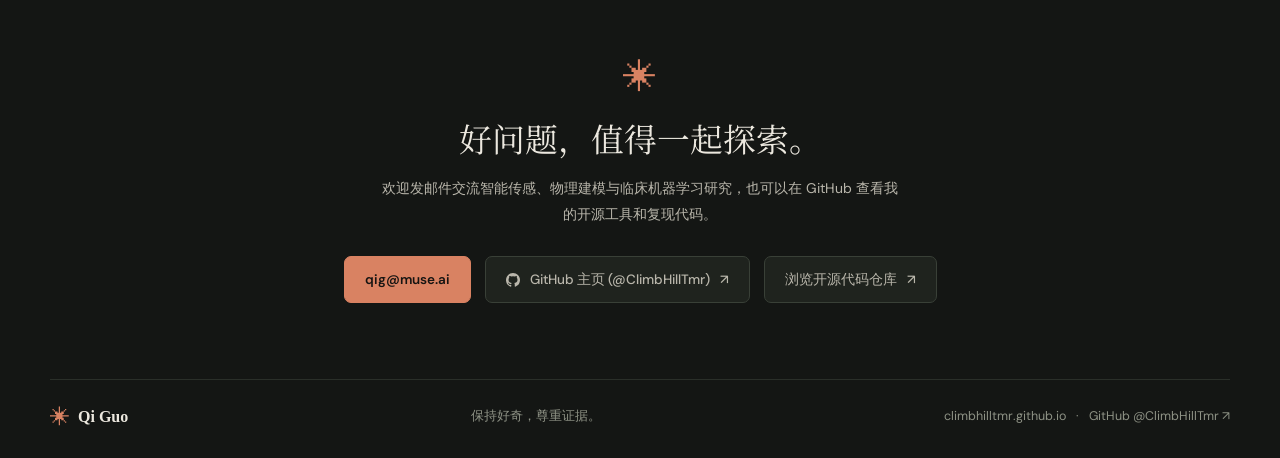
==== commit 23ebef39: "Add a public contact email to the homepage" ====
--- a/docs/index.html
+++ b/docs/index.html
@@ -674,12 +674,13 @@
     </div>
   </section>
 
-  <section class="wrap contact" aria-label="GitHub and research contact">
+  <section class="wrap contact" id="contact" aria-label="GitHub and research contact">
     <span class="asterisk" aria-hidden="true">✳</span>
     <h2 data-zh="好问题，值得一起探索。" data-en="Good questions are worth exploring together.">好问题，值得一起探索。</h2>
-    <p data-zh="欢迎通过 GitHub 了解我的开源工具、复现代码，或围绕智能传感、物理建模与临床机器学习交流研究。" data-en="Explore my open-source tools and research code on GitHub, or connect for discussions on intelligent sensing, physical modeling, and clinical machine learning.">欢迎通过 GitHub 了解我的开源工具、复现代码，或围绕智能传感、物理建模与临床机器学习交流研究。</p>
+    <p data-zh="欢迎发邮件交流智能传感、物理建模与临床机器学习研究，也可以在 GitHub 查看我的开源工具和复现代码。" data-en="Email me to discuss intelligent sensing, physical modeling, or clinical machine learning. You can find my open-source tools and research code on GitHub.">欢迎发邮件交流智能传感、物理建模与临床机器学习研究，也可以在 GitHub 查看我的开源工具和复现代码。</p>
     <div class="contact-actions">
-      <a class="button primary" href="https://github.com/ClimbHillTmr" target="_blank" rel="noopener noreferrer">
+      <a class="button primary" href="mailto:qig@muse.ai">qig@muse.ai</a>
+      <a class="button secondary" href="https://github.com/ClimbHillTmr" target="_blank" rel="noopener noreferrer">
         <svg class="gh-icon" viewBox="0 0 16 16" aria-hidden="true"><path d="M8 0C3.58 0 0 3.58 0 8a8 8 0 0 0 5.47 7.59c.4.07.55-.17.55-.38 0-.19-.01-.82-.01-1.49-2.01.37-2.53-.49-2.69-.94-.09-.23-.48-.94-.82-1.13-.28-.15-.68-.52-.01-.53.63-.01 1.08.58 1.23.82.72 1.21 1.87.87 2.33.66.07-.52.28-.87.51-1.07-1.78-.2-3.64-.89-3.64-3.95 0-.87.31-1.59.82-2.15-.08-.2-.36-1.02.08-2.12 0 0 .67-.21 2.2.82a7.42 7.42 0 0 1 4 0c1.53-1.04 2.2-.82 2.2-.82.44 1.1.16 1.92.08 2.12.51.56.82 1.27.82 2.15 0 3.07-1.87 3.75-3.65 3.95.29.25.54.73.54 1.48 0 1.07-.01 1.93-.01 2.2 0 .21.15.46.55.38A8.01 8.01 0 0 0 16 8c0-4.42-3.58-8-8-8Z"/></svg>
         <span data-zh="GitHub 主页 (@ClimbHillTmr)" data-en="GitHub Profile (@ClimbHillTmr)">GitHub 主页 (@ClimbHillTmr)</span>
         <span aria-hidden="true">↗</span>
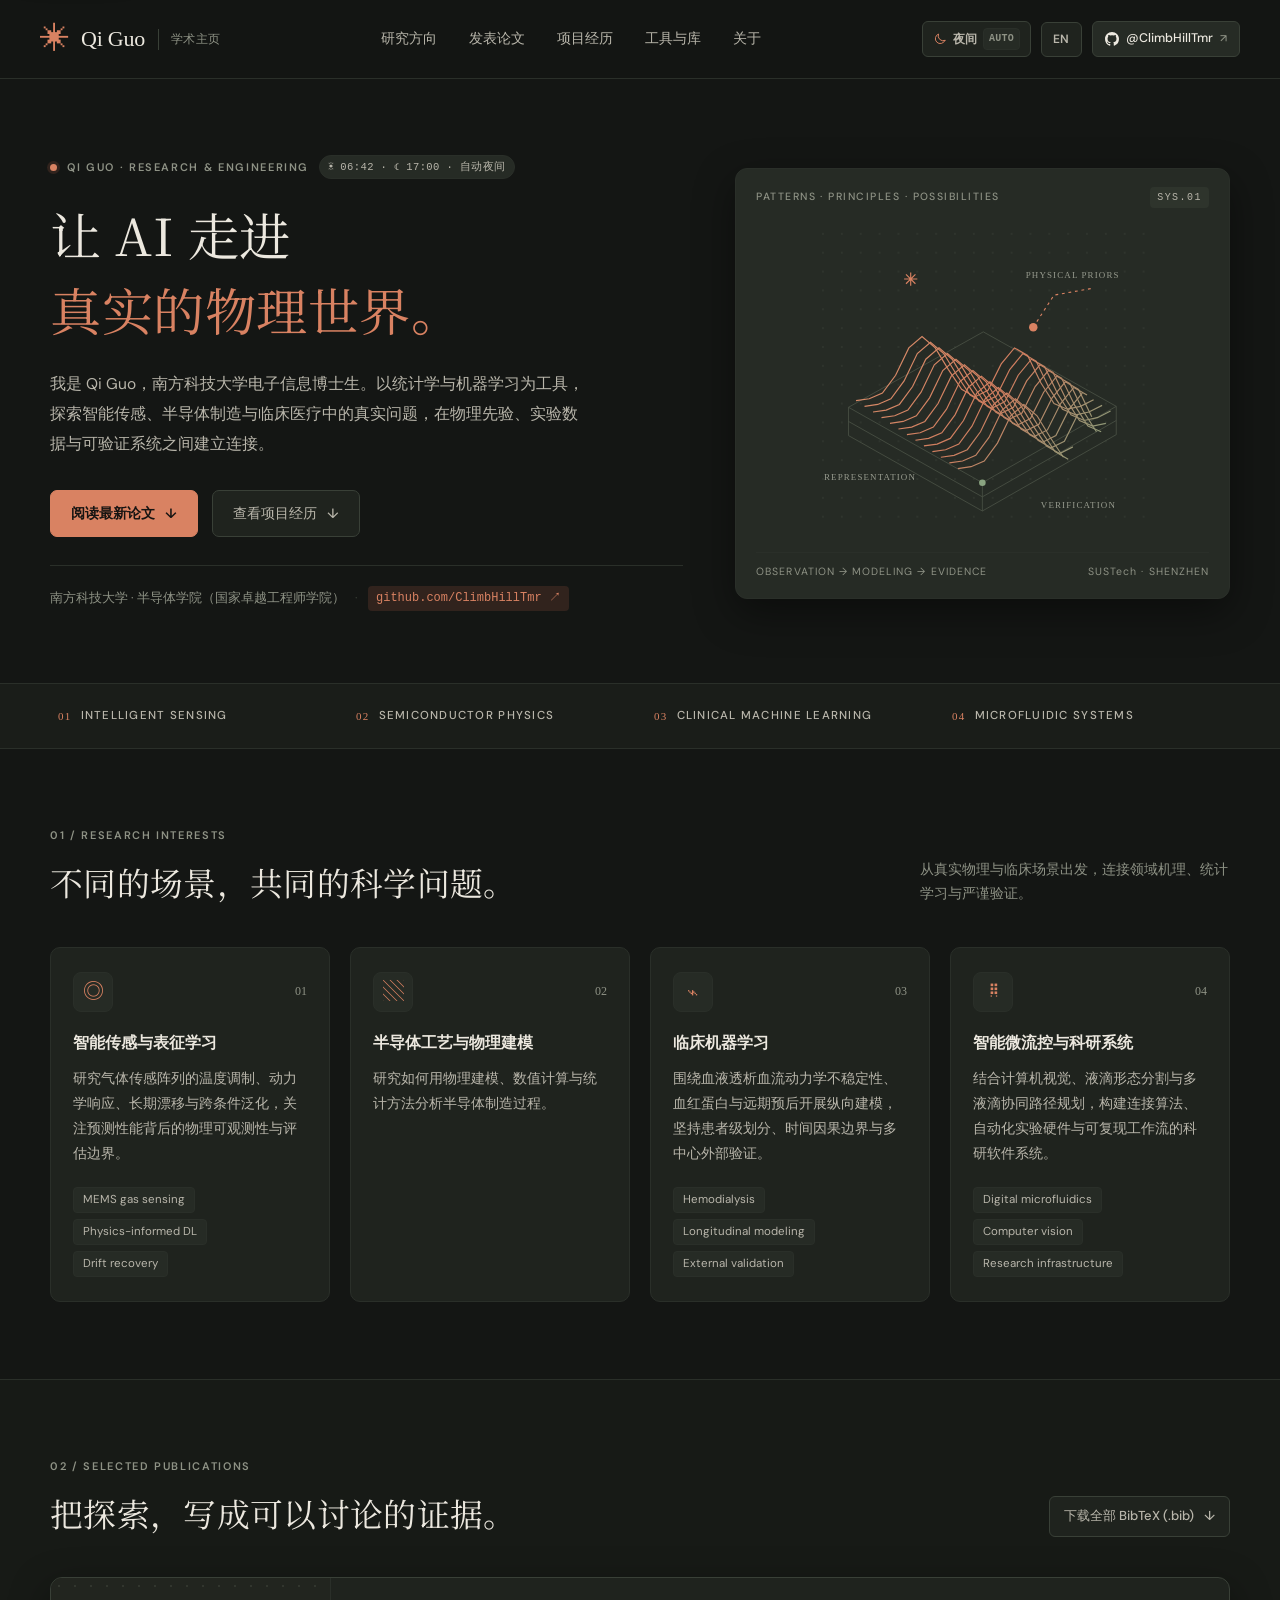
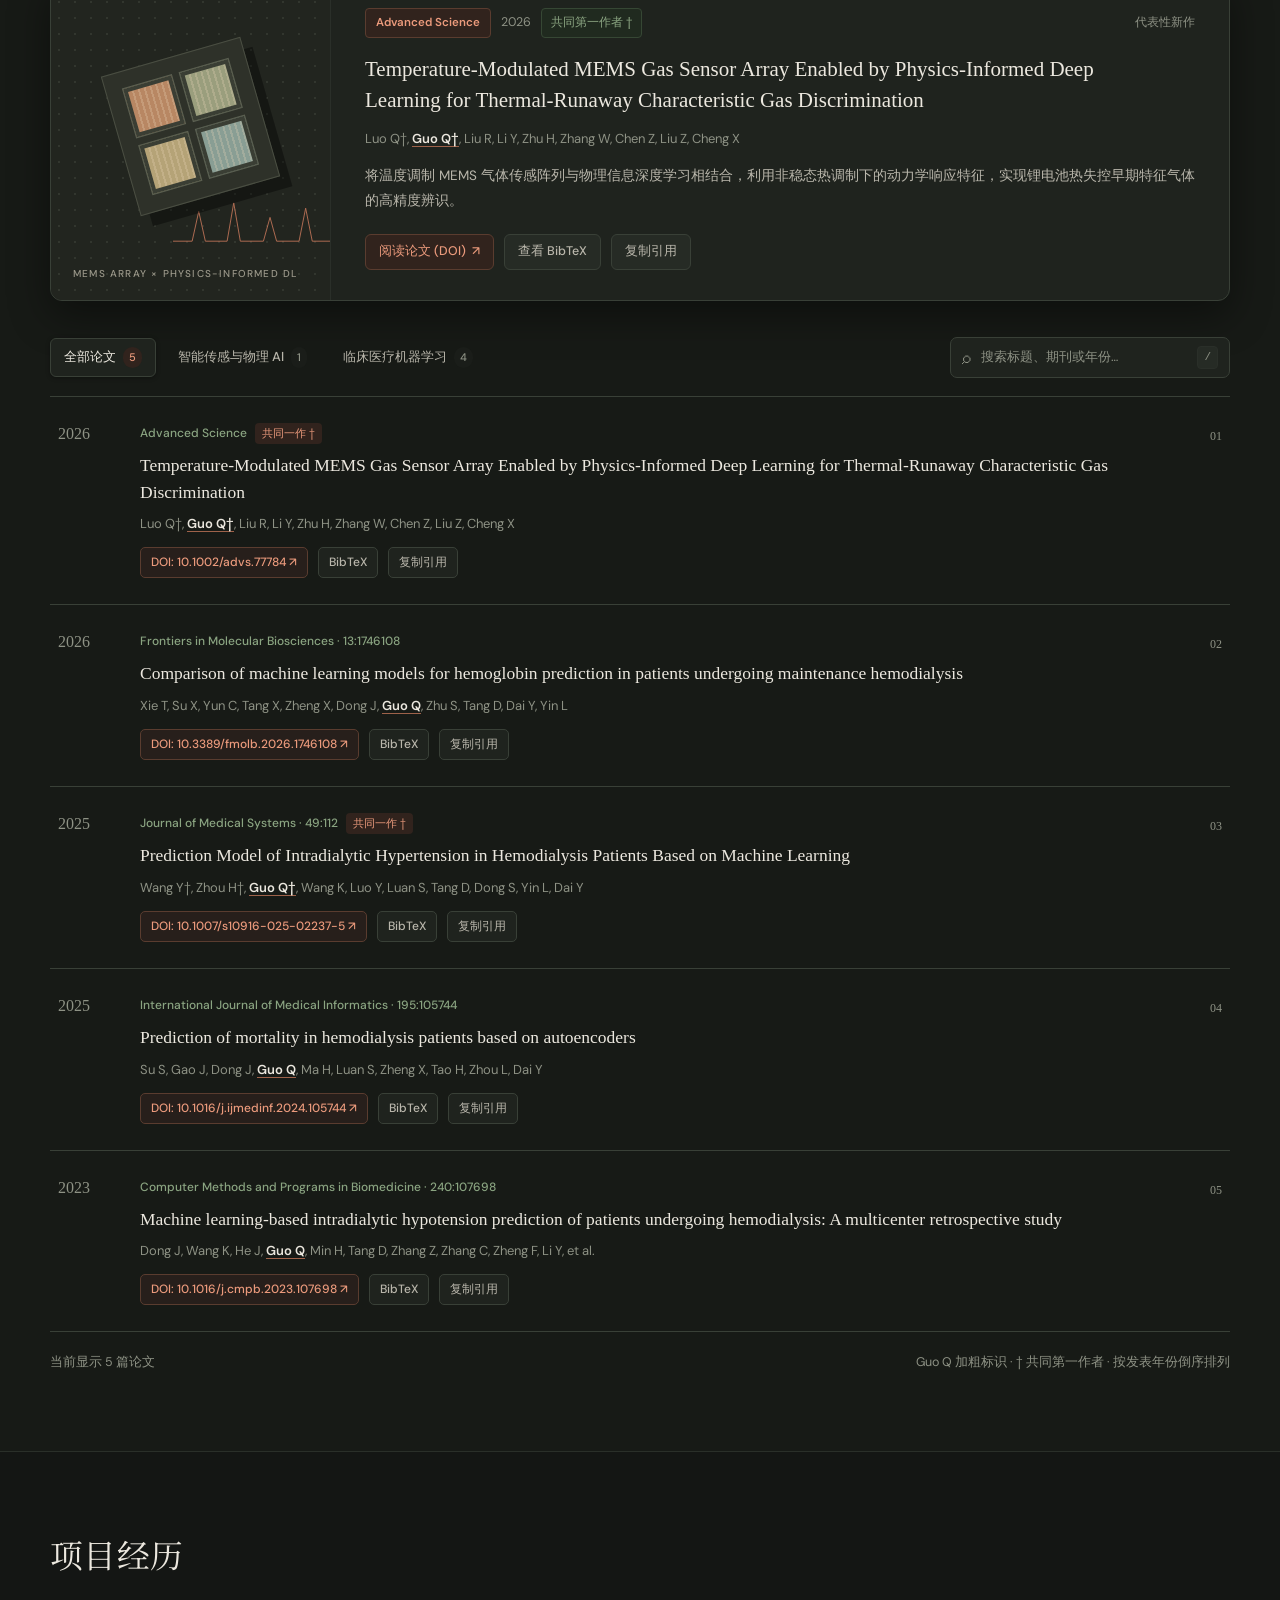
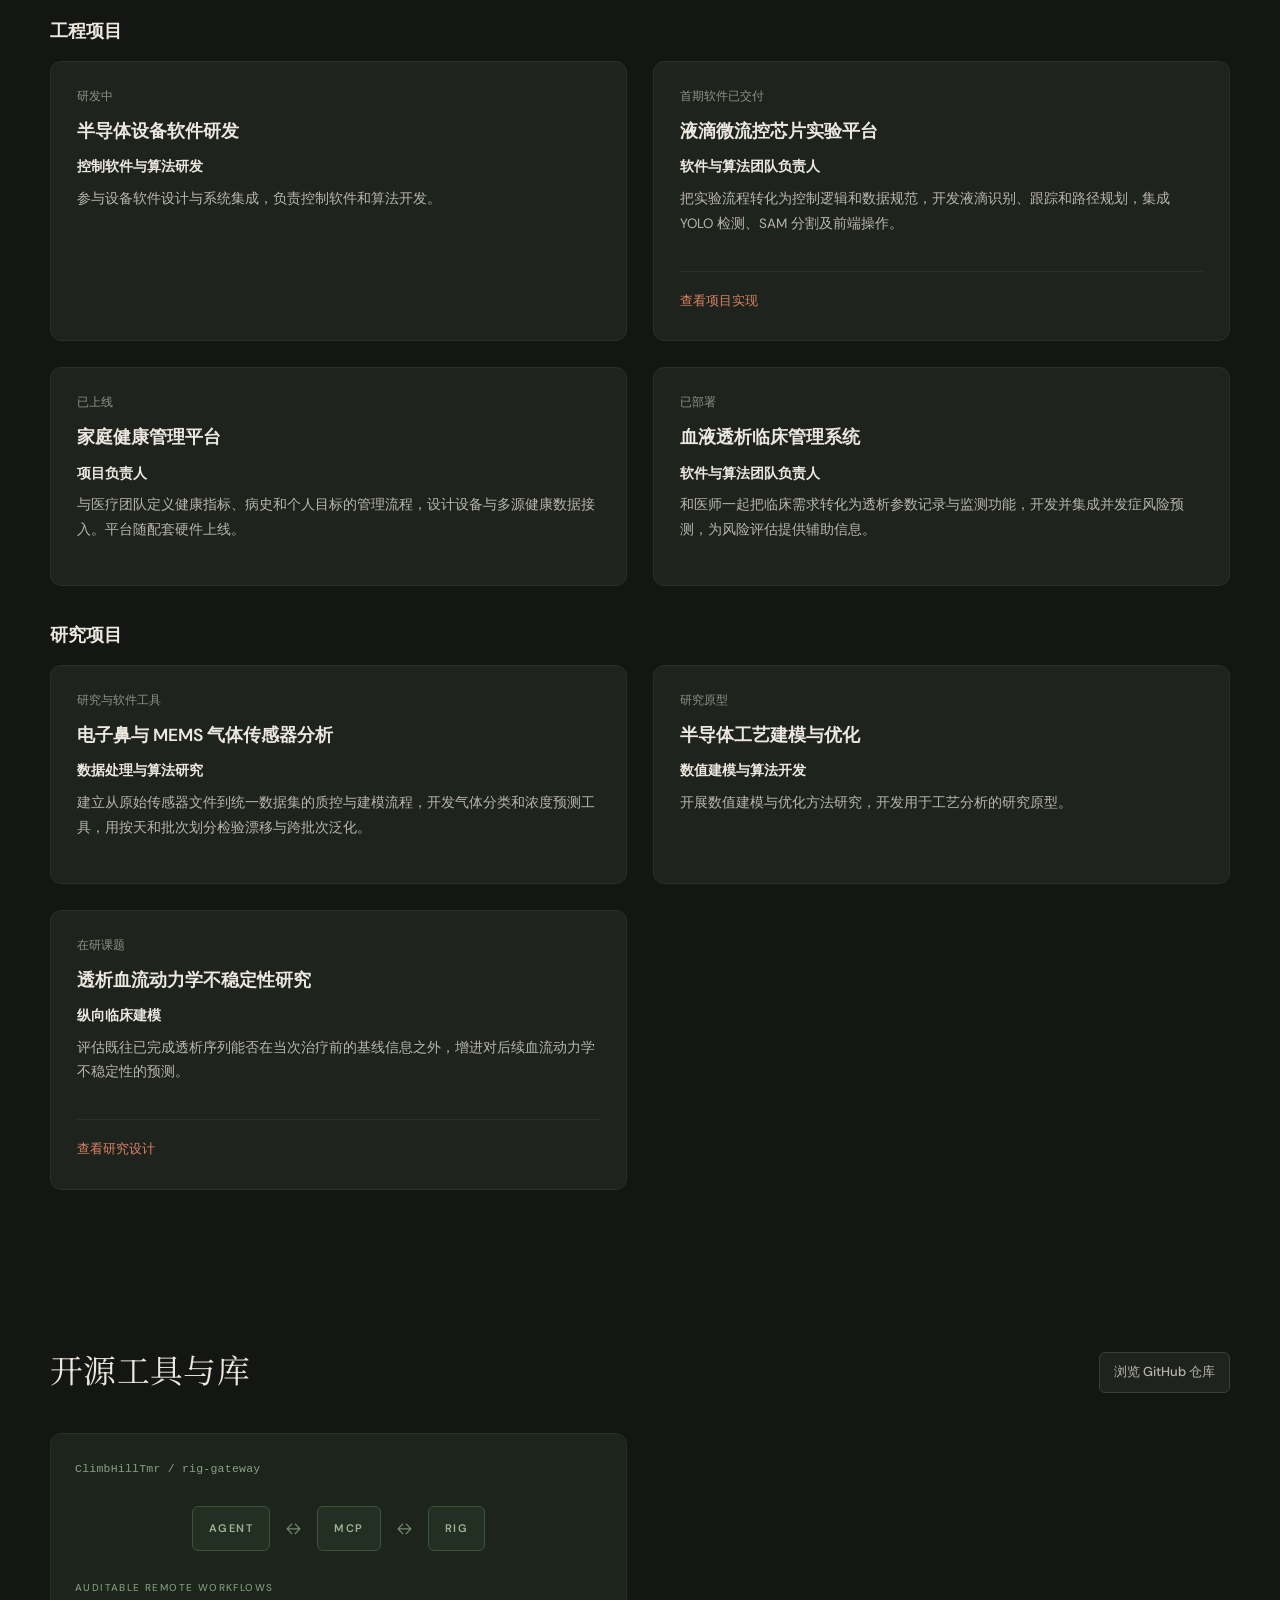
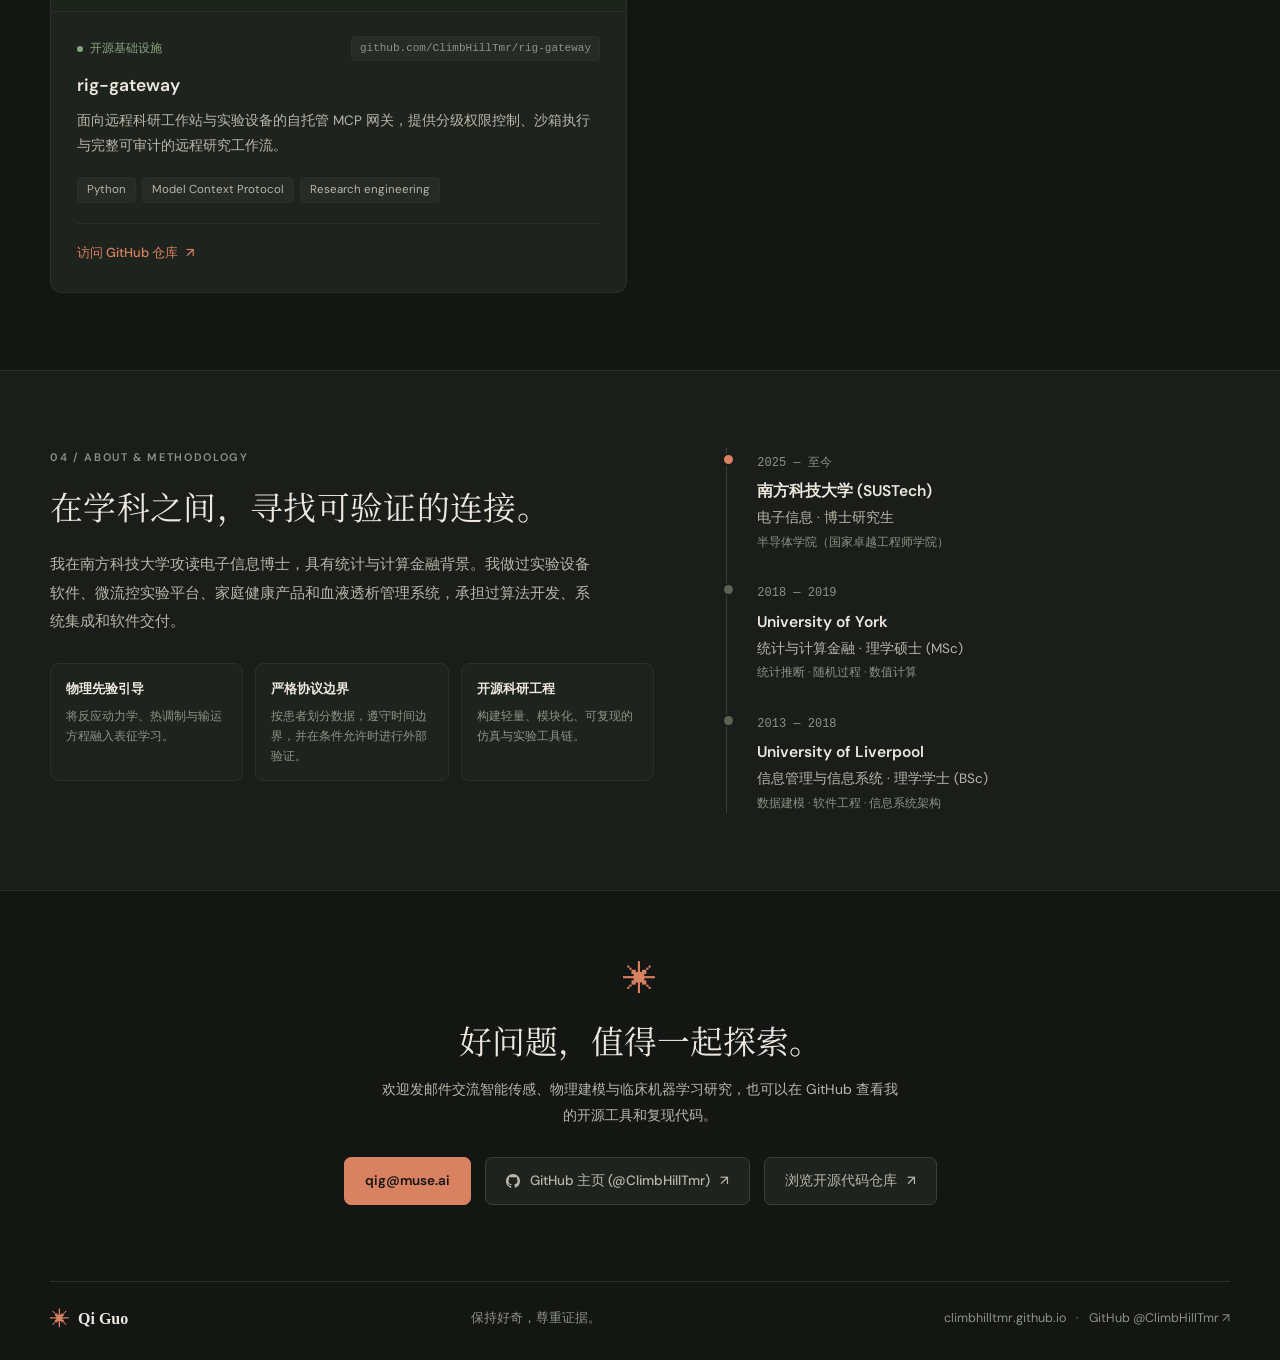
==== commit ed751c6c: "Add anonymized project experience and separate open-source tools" ====
--- a/docs/index.html
+++ b/docs/index.html
@@ -127,7 +127,8 @@
     <nav id="nav" aria-label="Primary">
       <a href="#research" data-zh="研究方向" data-en="Research">研究方向</a>
       <a href="#publications" data-zh="发表论文" data-en="Publications">发表论文</a>
-      <a href="#projects" data-zh="研究项目" data-en="Projects">研究项目</a>
+      <a href="#experience" data-zh="项目经历" data-en="Project Experience">项目经历</a>
+      <a href="#projects" data-zh="工具与库" data-en="Tools &amp; Libraries">工具与库</a>
       <a href="#about" data-zh="关于" data-en="About">关于</a>
     </nav>
     <div class="nav-actions">
@@ -169,8 +170,8 @@
           <span data-zh="阅读最新论文" data-en="Explore publications">阅读最新论文</span>
           <span aria-hidden="true">↓</span>
         </a>
-        <a class="button secondary" href="#projects">
-          <span data-zh="浏览研究与开源项目" data-en="Research &amp; open-source projects">浏览研究与开源项目</span>
+        <a class="button secondary" href="#experience">
+          <span data-zh="查看项目经历" data-en="View project experience">查看项目经历</span>
           <span aria-hidden="true">↓</span>
         </a>
       </div>
@@ -278,12 +279,7 @@
           <span class="item-index">02</span>
         </div>
         <h3 data-zh="半导体工艺与物理建模" data-en="Semiconductors &amp; physical modeling">半导体工艺与物理建模</h3>
-        <p data-zh="探索先进光刻、刻蚀与纳米压印中的多物理场蒙特卡洛模拟、统计建模与逆向优化，连接工艺参数与可解释的微观物理过程。" data-en="Exploring multiphysics Monte Carlo simulation, statistical modeling, and optimization for lithography, etching, and nanoimprint processes.">探索先进光刻、刻蚀与纳米压印中的多物理场蒙特卡洛模拟、统计建模与逆向优化，连接工艺参数与可解释的微观物理过程。</p>
-        <div class="tags">
-          <span>Helium ion lithography</span>
-          <span>Monte Carlo</span>
-          <span>Process optimization</span>
-        </div>
+        <p data-zh="研究如何用物理建模、数值计算与统计方法分析半导体制造过程。" data-en="I use physical models, numerical computing, and statistical methods to study semiconductor manufacturing.">研究如何用物理建模、数值计算与统计方法分析半导体制造过程。</p>
       </article>
 
       <article class="research-item">
@@ -484,18 +480,115 @@
     </div>
   </section>
 
+  <section id="experience" class="wrap section">
+    <div class="section-top">
+      <div>
+        <h2 data-zh="项目经历" data-en="Project Experience">项目经历</h2>
+      </div>
+    </div>
+
+    <h3 id="engineering-projects" class="project-group-title" data-zh="工程项目" data-en="Engineering Projects">工程项目</h3>
+    <div class="project-grid" aria-labelledby="engineering-projects">
+      <article class="project cv-project">
+        <div class="project-copy">
+          <div class="project-meta">
+            <span data-zh="研发中" data-en="In development">研发中</span>
+          </div>
+          <h4 data-zh="半导体设备软件研发" data-en="Semiconductor Equipment Software">半导体设备软件研发</h4>
+          <strong class="project-role" data-zh="控制软件与算法研发" data-en="Control software and algorithm development">控制软件与算法研发</strong>
+          <p data-zh="参与设备软件设计与系统集成，负责控制软件和算法开发。" data-en="Contributed to equipment software design and systems integration through control software and algorithm development.">参与设备软件设计与系统集成，负责控制软件和算法开发。</p>
+        </div>
+      </article>
+
+      <article class="project cv-project">
+        <div class="project-copy">
+          <div class="project-meta">
+            <span data-zh="首期软件已交付" data-en="First software phase delivered">首期软件已交付</span>
+          </div>
+          <h4 data-zh="液滴微流控芯片实验平台" data-en="Droplet Microfluidic Chip Platform">液滴微流控芯片实验平台</h4>
+          <strong class="project-role" data-zh="软件与算法团队负责人" data-en="Software and algorithms lead">软件与算法团队负责人</strong>
+          <p data-zh="把实验流程转化为控制逻辑和数据规范，开发液滴识别、跟踪和路径规划，集成 YOLO 检测、SAM 分割及前端操作。" data-en="Translated lab workflows into control logic and data standards. Developed droplet tracking and route planning, and integrated YOLO detection and SAM segmentation into the interface.">把实验流程转化为控制逻辑和数据规范，开发液滴识别、跟踪和路径规划，集成 YOLO 检测、SAM 分割及前端操作。</p>
+          <div class="project-actions">
+            <button type="button" class="project-link" data-project="droplet">
+              <span data-zh="查看项目实现" data-en="See implementation">查看项目实现</span>
+            </button>
+          </div>
+        </div>
+      </article>
+
+      <article class="project cv-project">
+        <div class="project-copy">
+          <div class="project-meta">
+            <span data-zh="已上线" data-en="Launched">已上线</span>
+          </div>
+          <h4 data-zh="家庭健康管理平台" data-en="Home Health Management Platform">家庭健康管理平台</h4>
+          <strong class="project-role" data-zh="项目负责人" data-en="Project lead">项目负责人</strong>
+          <p data-zh="与医疗团队定义健康指标、病史和个人目标的管理流程，设计设备与多源健康数据接入。平台随配套硬件上线。" data-en="Worked with medical teams to define workflows for health metrics, medical history, and personal goals. Designed data intake from connected devices and other sources. The platform launched with its companion hardware.">与医疗团队定义健康指标、病史和个人目标的管理流程，设计设备与多源健康数据接入。平台随配套硬件上线。</p>
+        </div>
+      </article>
+
+      <article class="project cv-project">
+        <div class="project-copy">
+          <div class="project-meta">
+            <span data-zh="已部署" data-en="Deployed">已部署</span>
+          </div>
+          <h4 data-zh="血液透析临床管理系统" data-en="Hemodialysis Management System">血液透析临床管理系统</h4>
+          <strong class="project-role" data-zh="软件与算法团队负责人" data-en="Software and algorithms lead">软件与算法团队负责人</strong>
+          <p data-zh="和医师一起把临床需求转化为透析参数记录与监测功能，开发并集成并发症风险预测，为风险评估提供辅助信息。" data-en="Worked with physicians to turn clinical needs into tools for recording and monitoring dialysis parameters. Developed and integrated complication risk models to support risk assessment.">和医师一起把临床需求转化为透析参数记录与监测功能，开发并集成并发症风险预测，为风险评估提供辅助信息。</p>
+        </div>
+      </article>
+    </div>
+
+    <h3 id="research-projects" class="project-group-title" data-zh="研究项目" data-en="Research Projects">研究项目</h3>
+    <div class="project-grid" aria-labelledby="research-projects">
+      <article class="project cv-project">
+        <div class="project-copy">
+          <div class="project-meta">
+            <span data-zh="研究与软件工具" data-en="Research and software tools">研究与软件工具</span>
+          </div>
+          <h4 data-zh="电子鼻与 MEMS 气体传感器分析" data-en="Electronic Nose and MEMS Gas Sensor Analysis">电子鼻与 MEMS 气体传感器分析</h4>
+          <strong class="project-role" data-zh="数据处理与算法研究" data-en="Data processing and algorithm research">数据处理与算法研究</strong>
+          <p data-zh="建立从原始传感器文件到统一数据集的质控与建模流程，开发气体分类和浓度预测工具，用按天和批次划分检验漂移与跨批次泛化。" data-en="Built a pipeline to standardize and check raw sensor data, developed gas classification and concentration prediction tools, and used day- and batch-based splits to study drift and generalization.">建立从原始传感器文件到统一数据集的质控与建模流程，开发气体分类和浓度预测工具，用按天和批次划分检验漂移与跨批次泛化。</p>
+        </div>
+      </article>
+
+      <article class="project cv-project">
+        <div class="project-copy">
+          <div class="project-meta">
+            <span data-zh="研究原型" data-en="Research prototype">研究原型</span>
+          </div>
+          <h4 data-zh="半导体工艺建模与优化" data-en="Semiconductor Process Modeling and Optimization">半导体工艺建模与优化</h4>
+          <strong class="project-role" data-zh="数值建模与算法开发" data-en="Numerical modeling and algorithm development">数值建模与算法开发</strong>
+          <p data-zh="开展数值建模与优化方法研究，开发用于工艺分析的研究原型。" data-en="Developed research prototypes for numerical modeling and optimization in process analysis.">开展数值建模与优化方法研究，开发用于工艺分析的研究原型。</p>
+        </div>
+      </article>
+
+      <article class="project cv-project">
+        <div class="project-copy">
+          <div class="project-meta">
+            <span data-zh="在研课题" data-en="Ongoing research">在研课题</span>
+          </div>
+          <h4 data-zh="透析血流动力学不稳定性研究" data-en="Hemodialysis Instability Modeling">透析血流动力学不稳定性研究</h4>
+          <strong class="project-role" data-zh="纵向临床建模" data-en="Longitudinal clinical modeling">纵向临床建模</strong>
+          <p data-zh="评估既往已完成透析序列能否在当次治疗前的基线信息之外，增进对后续血流动力学不稳定性的预测。" data-en="Evaluates whether completed dialysis sessions improve prediction of subsequent hemodynamic instability beyond the baseline information available before treatment.">评估既往已完成透析序列能否在当次治疗前的基线信息之外，增进对后续血流动力学不稳定性的预测。</p>
+          <div class="project-actions">
+            <button type="button" class="project-link" data-project="him">
+              <span data-zh="查看研究设计" data-en="See study design">查看研究设计</span>
+            </button>
+          </div>
+        </div>
+      </article>
+    </div>
+
+  </section>
+
   <section id="projects" class="wrap section">
     <div class="section-top">
-      <div>
-        <p class="eyebrow">03 / RESEARCH SYSTEMS &amp; OPEN SOURCE</p>
-        <h2 data-zh="从研究问题，到可以运行的系统。" data-en="From research questions to working systems.">从研究问题，到可以运行的系统。</h2>
-      </div>
+      <h2 data-zh="开源工具与库" data-en="Open-Source Tools &amp; Libraries">开源工具与库</h2>
       <a class="text-link pill-link" href="https://github.com/ClimbHillTmr?tab=repositories" target="_blank" rel="noopener noreferrer">
-        <span data-zh="浏览 GitHub 全部仓库 (@ClimbHillTmr)" data-en="All GitHub repositories (@ClimbHillTmr)">浏览 GitHub 全部仓库 (@ClimbHillTmr)</span>
-        <span aria-hidden="true">↗</span>
+        <span data-zh="浏览 GitHub 仓库" data-en="Browse GitHub repositories">浏览 GitHub 仓库</span>
       </a>
     </div>
-
     <div class="project-grid">
       <article class="project">
         <div class="project-visual gateway" aria-hidden="true">
@@ -525,107 +618,6 @@
           </div>
         </div>
       </article>
-
-      <article class="project">
-        <div class="project-visual lithography" aria-hidden="true">
-          <span class="terminal-label">ClimbHillTmr / SubNano-HIL-MC</span>
-          <svg viewBox="0 0 360 140">
-            <path d="M180 0v34"/>
-            <path d="m180 34-50 91m50-91-20 91m20-91 10 91m-10-91 40 91m-40-91 75 91" stroke-dasharray="3 4"/>
-            <path d="M45 99h270v26H45z"/>
-            <path d="M45 108h270M45 116h270"/>
-            <circle cx="180" cy="34" r="4"/>
-          </svg>
-          <span class="visual-detail">ION TRANSPORT · LITHOGRAPHY</span>
-        </div>
-        <div class="project-copy">
-          <div class="project-meta">
-            <span class="project-status" data-zh="开源物理仿真框架" data-en="Open simulation framework">开源物理仿真框架</span>
-            <span class="repo-slug">github.com/ClimbHillTmr/SubNano-HIL-MC</span>
-          </div>
-          <h3>SubNano-HIL-MC</h3>
-          <p data-zh="面向亚纳米氦离子束光刻的多物理场蒙特卡洛研究框架，定量耦合离子散射、二次电子级联、能量沉积与线边缘粗糙度（LER）。" data-en="A multiphysics Monte Carlo simulation framework for sub-nanometer helium ion lithography, coupling ion scattering, energy deposition, and line-edge roughness.">面向亚纳米氦离子束光刻的多物理场蒙特卡洛研究框架，定量耦合离子散射、二次电子级联、能量沉积与线边缘粗糙度（LER）。</p>
-          <div class="tags">
-            <span>Monte Carlo</span>
-            <span>Helium ion lithography</span>
-            <span>Scientific computing</span>
-          </div>
-          <div class="project-actions">
-            <a class="project-link" href="https://github.com/ClimbHillTmr/SubNano-HIL-MC" target="_blank" rel="noopener noreferrer">
-              <span data-zh="访问 GitHub 仓库" data-en="View GitHub repository">访问 GitHub 仓库</span>
-              <span aria-hidden="true">↗</span>
-            </a>
-          </div>
-        </div>
-      </article>
-
-      <article class="project">
-        <div class="project-visual droplet" aria-hidden="true">
-          <span class="terminal-label">SmartDMF · Vision &amp; Planning</span>
-          <div class="droplet-grid">
-            <span></span><span></span><span></span><span></span>
-            <span></span><span></span><span></span><span></span>
-            <span></span><span></span><span></span><span></span>
-            <i></i><i></i>
-          </div>
-          <span class="visual-detail">DETECT · SEGMENT · ROUTE</span>
-        </div>
-        <div class="project-copy">
-          <div class="project-meta">
-            <span class="project-status neutral" data-zh="科研软件平台" data-en="Research platform">科研软件平台</span>
-            <span>Digital Microfluidics</span>
-          </div>
-          <h3 data-zh="智能微流控液滴视觉与规划平台" data-en="Intelligent Droplet Vision &amp; Planning Platform">智能微流控液滴视觉与规划平台</h3>
-          <p data-zh="集成实时液滴目标检测、高精度形态分割、体积估计与多液滴防冲突路径规划，连接视觉感知算法与数字微流控闭环控制。" data-en="Integrating real-time droplet detection, morphological segmentation, volume estimation, and collision-free routing for closed-loop digital microfluidics.">集成实时液滴目标检测、高精度形态分割、体积估计与多液滴防冲突路径规划，连接视觉感知算法与数字微流控闭环控制。</p>
-          <div class="tags">
-            <span>YOLO / SAM</span>
-            <span>Morphological analysis</span>
-            <span>Path planning</span>
-          </div>
-          <div class="project-actions">
-            <button type="button" class="project-link" data-project="droplet">
-              <span data-zh="查看项目架构与方法" data-en="Architecture &amp; overview">查看项目架构与方法</span>
-              <span aria-hidden="true">→</span>
-            </button>
-          </div>
-        </div>
-      </article>
-
-      <article class="project">
-        <div class="project-visual clinical" aria-hidden="true">
-          <span class="terminal-label">Longitudinal Clinical ML</span>
-          <svg viewBox="0 0 360 140">
-            <path d="M32 75h31l10-12 15 24 15-45 18 64 15-31h40l13-13 14 25 14-45 18 63 15-30h61"/>
-            <g>
-              <circle cx="72" cy="117" r="3.5"/>
-              <circle cx="144" cy="117" r="3.5"/>
-              <circle cx="216" cy="117" r="3.5"/>
-              <circle cx="288" cy="117" r="3.5"/>
-              <path d="M72 117h216"/>
-            </g>
-          </svg>
-          <span class="visual-detail">TEMPORAL CAUSALITY · EXTERNAL VALIDATION</span>
-        </div>
-        <div class="project-copy">
-          <div class="project-meta">
-            <span class="project-status neutral" data-zh="在研课题" data-en="Ongoing research">在研课题</span>
-            <span>Clinical Data Science</span>
-          </div>
-          <h3>Hemodynamic Instability Memory</h3>
-          <p data-zh="在严格遵守患者级划分与时间因果边界的前提下，评估既往已完成透析序列对后续治疗血流动力学不稳定性的增量预测价值。" data-en="Evaluating the incremental predictive value of completed historical dialysis sequences for subsequent hemodynamic instability under strict temporal and patient-level protocols.">在严格遵守患者级划分与时间因果边界的前提下，评估既往已完成透析序列对后续治疗血流动力学不稳定性的增量预测价值。</p>
-          <div class="tags">
-            <span>Longitudinal sequences</span>
-            <span>Protocol guardrails</span>
-            <span>Multicenter cohorts</span>
-          </div>
-          <div class="project-actions">
-            <button type="button" class="project-link" data-project="him">
-              <span data-zh="查看研究设计与评估边界" data-en="Study design &amp; protocol">查看研究设计与评估边界</span>
-              <span aria-hidden="true">→</span>
-            </button>
-          </div>
-        </div>
-      </article>
     </div>
   </section>
 
@@ -634,7 +626,7 @@
       <div>
         <p class="eyebrow">04 / ABOUT &amp; METHODOLOGY</p>
         <h2 data-zh="在学科之间，寻找可验证的连接。" data-en="Finding verifiable connections across disciplines.">在学科之间，寻找可验证的连接。</h2>
-        <p class="about-description" data-zh="我的学术训练横跨信息管理、计算统计与电子信息工程。目前在南方科技大学攻读博士学位，关注物理系统与临床纵向数据中的表征学习与泛化边界，致力于把算法转化为可复现、可审计的科研软件与工程系统。" data-en="My academic training spans information systems, computational statistics, and electronic information engineering. Currently a doctoral student at SUSTech, I study representation learning and generalization in physical and clinical systems—turning models into reproducible research software.">我的学术训练横跨信息管理、计算统计与电子信息工程。目前在南方科技大学攻读博士学位，关注物理系统与临床纵向数据中的表征学习与泛化边界，致力于把算法转化为可复现、可审计的科研软件与工程系统。</p>
+        <p class="about-description" data-zh="我在南方科技大学攻读电子信息博士，具有统计与计算金融背景。我做过实验设备软件、微流控实验平台、家庭健康产品和血液透析管理系统，承担过算法开发、系统集成和软件交付。" data-en="I am a doctoral student in Electronic Information at SUSTech with a background in statistics and computational finance. My work spans lab equipment software, microfluidic platforms, home health products, and hemodialysis management, with responsibilities in algorithm development, systems integration, and software delivery.">我在南方科技大学攻读电子信息博士，具有统计与计算金融背景。我做过实验设备软件、微流控实验平台、家庭健康产品和血液透析管理系统，承担过算法开发、系统集成和软件交付。</p>
         <div class="principles-grid">
           <div class="principle-card">
             <strong data-zh="物理先验引导" data-en="Physics-guided">物理先验引导</strong>
@@ -642,7 +634,7 @@
           </div>
           <div class="principle-card">
             <strong data-zh="严格协议边界" data-en="Strict protocols">严格协议边界</strong>
-            <span data-zh="零患者级泄漏、零未来信息穿越，坚持外部队列验证。" data-en="Zero patient or temporal leakage, verified across cohorts.">零患者级泄漏、零未来信息穿越，坚持外部队列验证。</span>
+            <span data-zh="按患者划分数据，遵守时间边界，并在条件允许时进行外部验证。" data-en="Split data by patient, respect prediction-time boundaries, and use external validation where feasible.">按患者划分数据，遵守时间边界，并在条件允许时进行外部验证。</span>
           </div>
           <div class="principle-card">
             <strong data-zh="开源科研工程" data-en="Open engineering">开源科研工程</strong>
--- a/docs/styles.css
+++ b/docs/styles.css
@@ -63,23 +63,6 @@
   --gateway-node-bg: #f2f5ef;
   --gateway-node-border: #b5c2ae;
   --gateway-arrow: #84967f;
-
-  --litho-bg: #eee6db;
-  --litho-ink: #8c6448;
-  --litho-stroke: #b08562;
-
-  --droplet-bg: #e4eae6;
-  --droplet-ink: #53786e;
-  --droplet-cell-bg: #edf3ef;
-  --droplet-cell-border: #b2c5b8;
-  --droplet-one-bg: #809e93;
-  --droplet-two-bg: #a5b38e;
-  --droplet-ring: #d5e3db;
-
-  --clinical-bg: #efe5df;
-  --clinical-ink: #9b6e56;
-  --clinical-stroke: #b0826b;
-  --clinical-axis: #c4ad9d;
 
   /* Typography & Layout */
   --serif: 'Noto Serif SC', Georgia, 'Songti SC', serif;
@@ -149,23 +132,6 @@
     --gateway-node-bg: #242f24;
     --gateway-node-border: #3e523d;
     --gateway-arrow: #789173;
-
-    --litho-bg: #25201a;
-    --litho-ink: #d4a37e;
-    --litho-stroke: #cc966e;
-
-    --droplet-bg: #1a2422;
-    --droplet-ink: #8eb5aa;
-    --droplet-cell-bg: #22302d;
-    --droplet-cell-border: #38524b;
-    --droplet-one-bg: #5e877b;
-    --droplet-two-bg: #7d9167;
-    --droplet-ring: #2d403b;
-
-    --clinical-bg: #261e1b;
-    --clinical-ink: #d69e85;
-    --clinical-stroke: #cc8f74;
-    --clinical-axis: #6e584d;
   }
 }
 
@@ -228,23 +194,6 @@
   --gateway-node-bg: #242f24;
   --gateway-node-border: #3e523d;
   --gateway-arrow: #789173;
-
-  --litho-bg: #25201a;
-  --litho-ink: #d4a37e;
-  --litho-stroke: #cc966e;
-
-  --droplet-bg: #1a2422;
-  --droplet-ink: #8eb5aa;
-  --droplet-cell-bg: #22302d;
-  --droplet-cell-border: #38524b;
-  --droplet-one-bg: #5e877b;
-  --droplet-two-bg: #7d9167;
-  --droplet-ring: #2d403b;
-
-  --clinical-bg: #261e1b;
-  --clinical-ink: #d69e85;
-  --clinical-stroke: #cc8f74;
-  --clinical-axis: #6e584d;
 }
 
 :root:has(> head > meta[name="color-scheme"][content="light"]),
@@ -1396,7 +1345,31 @@
   margin-top: 16px;
 }
 
-/* 03 Projects Grid */
+/* Project experience and open-source tools */
+.project-group-title {
+  font: 600 1.15rem/1.45 var(--sans);
+  margin: 0 0 16px;
+}
+
+.project-grid + .project-group-title {
+  margin-top: 36px;
+}
+
+.project-role {
+  color: var(--ink);
+  font-size: .875rem;
+  margin-bottom: 8px;
+}
+
+.cv-project p {
+  font-size: 1rem;
+  margin-bottom: 0;
+}
+
+.cv-project .project-actions {
+  margin-top: 16px;
+}
+
 .project-grid {
   display: grid;
   grid-template-columns: repeat(2, 1fr);
@@ -1479,85 +1452,6 @@
   color: var(--gateway-arrow);
 }
 
-.lithography {
-  background: var(--litho-bg);
-  color: var(--litho-ink);
-}
-
-.lithography svg {
-  display: block;
-  position: absolute;
-  inset: 28px 40px auto;
-  width: calc(100% - 80px);
-  height: 132px;
-  fill: none;
-  stroke: var(--litho-stroke);
-  stroke-width: 1.15;
-}
-
-.droplet {
-  background: var(--droplet-bg);
-  color: var(--droplet-ink);
-}
-
-.droplet-grid {
-  position: absolute;
-  left: 50%;
-  top: 52%;
-  transform: translate(-50%, -50%) rotate(-8deg);
-  display: grid;
-  grid-template-columns: repeat(4, 34px);
-  gap: 5px;
-}
-
-.droplet-grid span {
-  height: 28px;
-  border: 1px solid var(--droplet-cell-border);
-  border-radius: 3px;
-  background: var(--droplet-cell-bg);
-}
-
-.droplet-grid i {
-  position: absolute;
-  width: 28px;
-  height: 28px;
-  left: 42px;
-  top: 29px;
-  background: var(--droplet-one-bg);
-  border: 3px solid var(--droplet-ring);
-  border-radius: 48% 45% 50% 42%;
-  box-shadow: 0 2px 8px rgba(0, 0, 0, 0.16);
-}
-
-.droplet-grid i:last-child {
-  width: 23px;
-  height: 23px;
-  left: 118px;
-  top: 3px;
-  background: var(--droplet-two-bg);
-}
-
-.clinical {
-  background: var(--clinical-bg);
-  color: var(--clinical-ink);
-}
-
-.clinical svg {
-  position: absolute;
-  top: 25px;
-  left: 45px;
-  width: calc(100% - 90px);
-  height: 125px;
-  stroke: var(--clinical-stroke);
-  stroke-width: 1.25;
-  fill: none;
-}
-
-.clinical svg > g {
-  stroke: var(--clinical-axis);
-  stroke-width: 0.85;
-}
-
 .project-copy {
   padding: 24px 26px;
   display: flex;
@@ -1615,7 +1509,7 @@
   white-space: nowrap;
 }
 
-.project h3 {
+.project :is(h3, h4) {
   font-size: 17.5px;
   font-weight: 600;
   line-height: 1.45;
@@ -2223,11 +2117,6 @@
     padding: 9px 11px;
     font-size: 10px;
   }
-  .lithography svg,
-  .clinical svg {
-    left: 20px;
-    width: calc(100% - 40px);
-  }
   .paper-row {
     grid-template-columns: minmax(0, 1fr);
     gap: 6px;
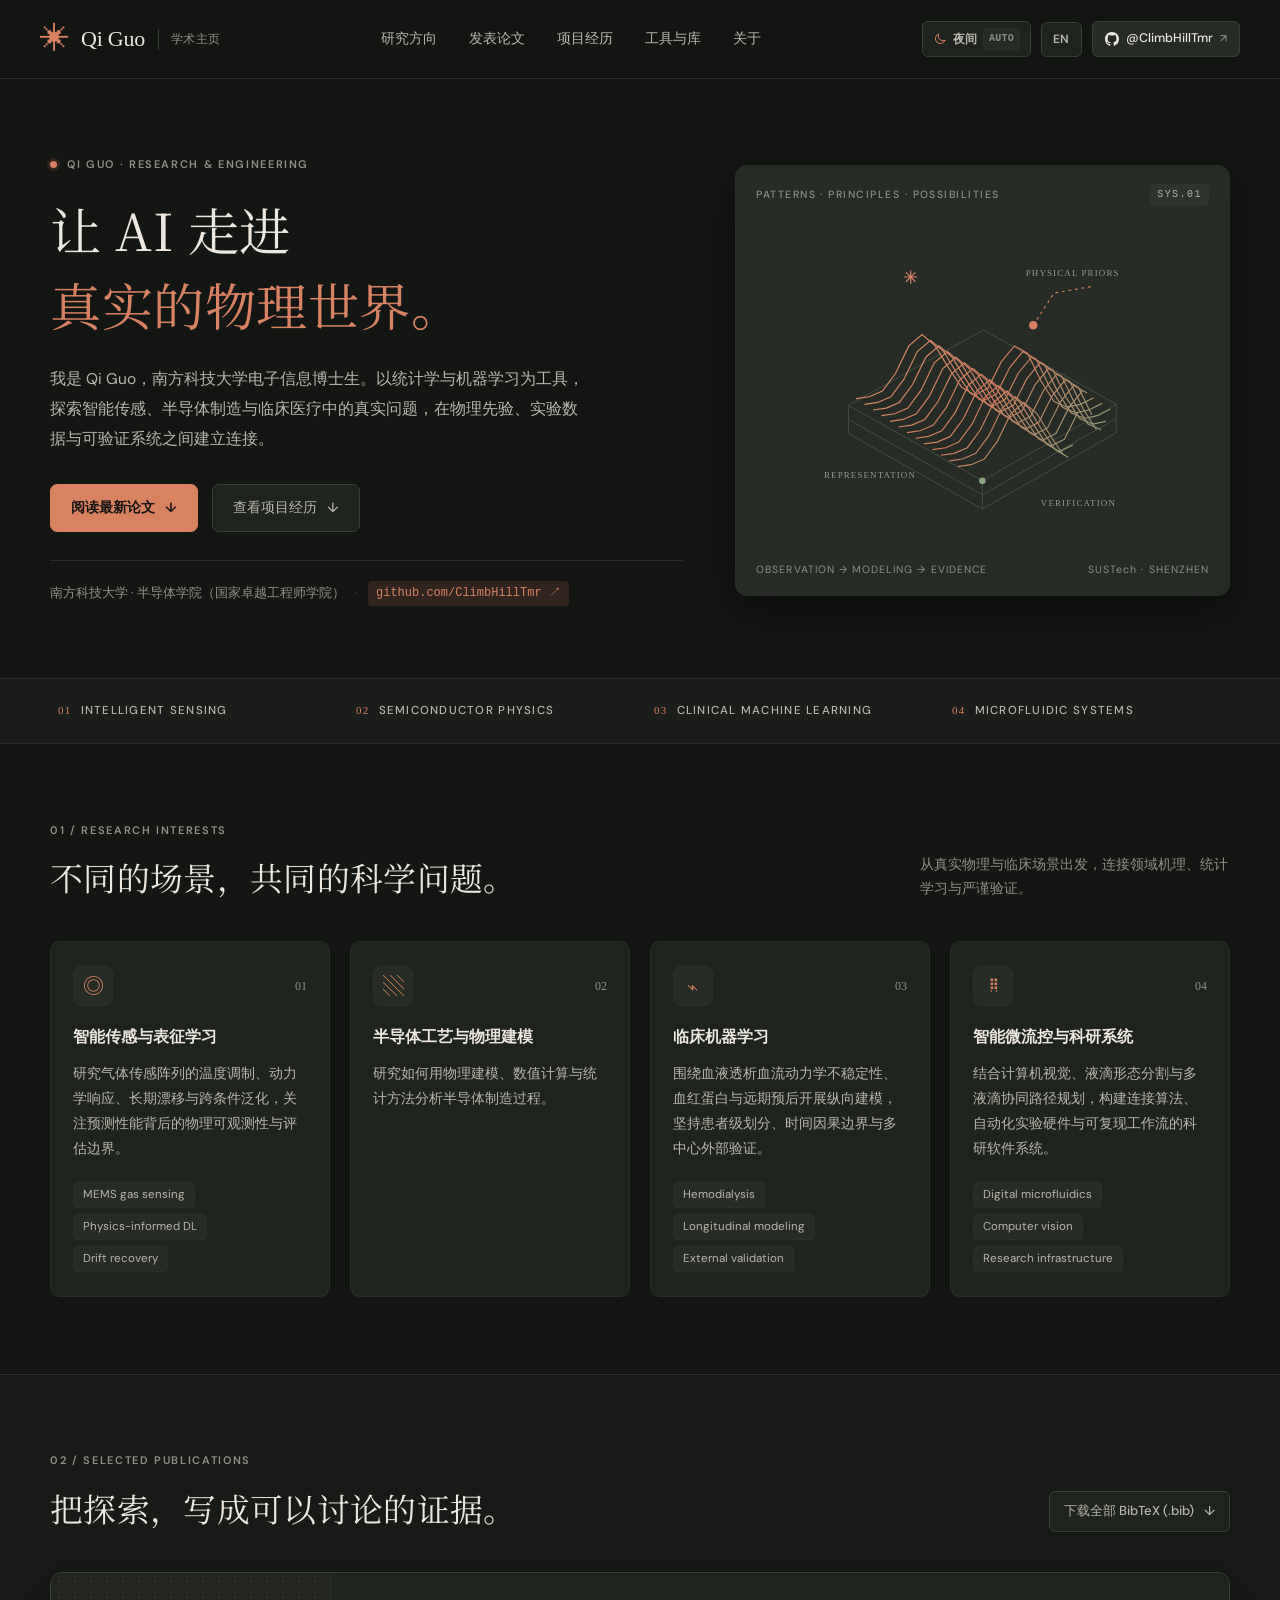
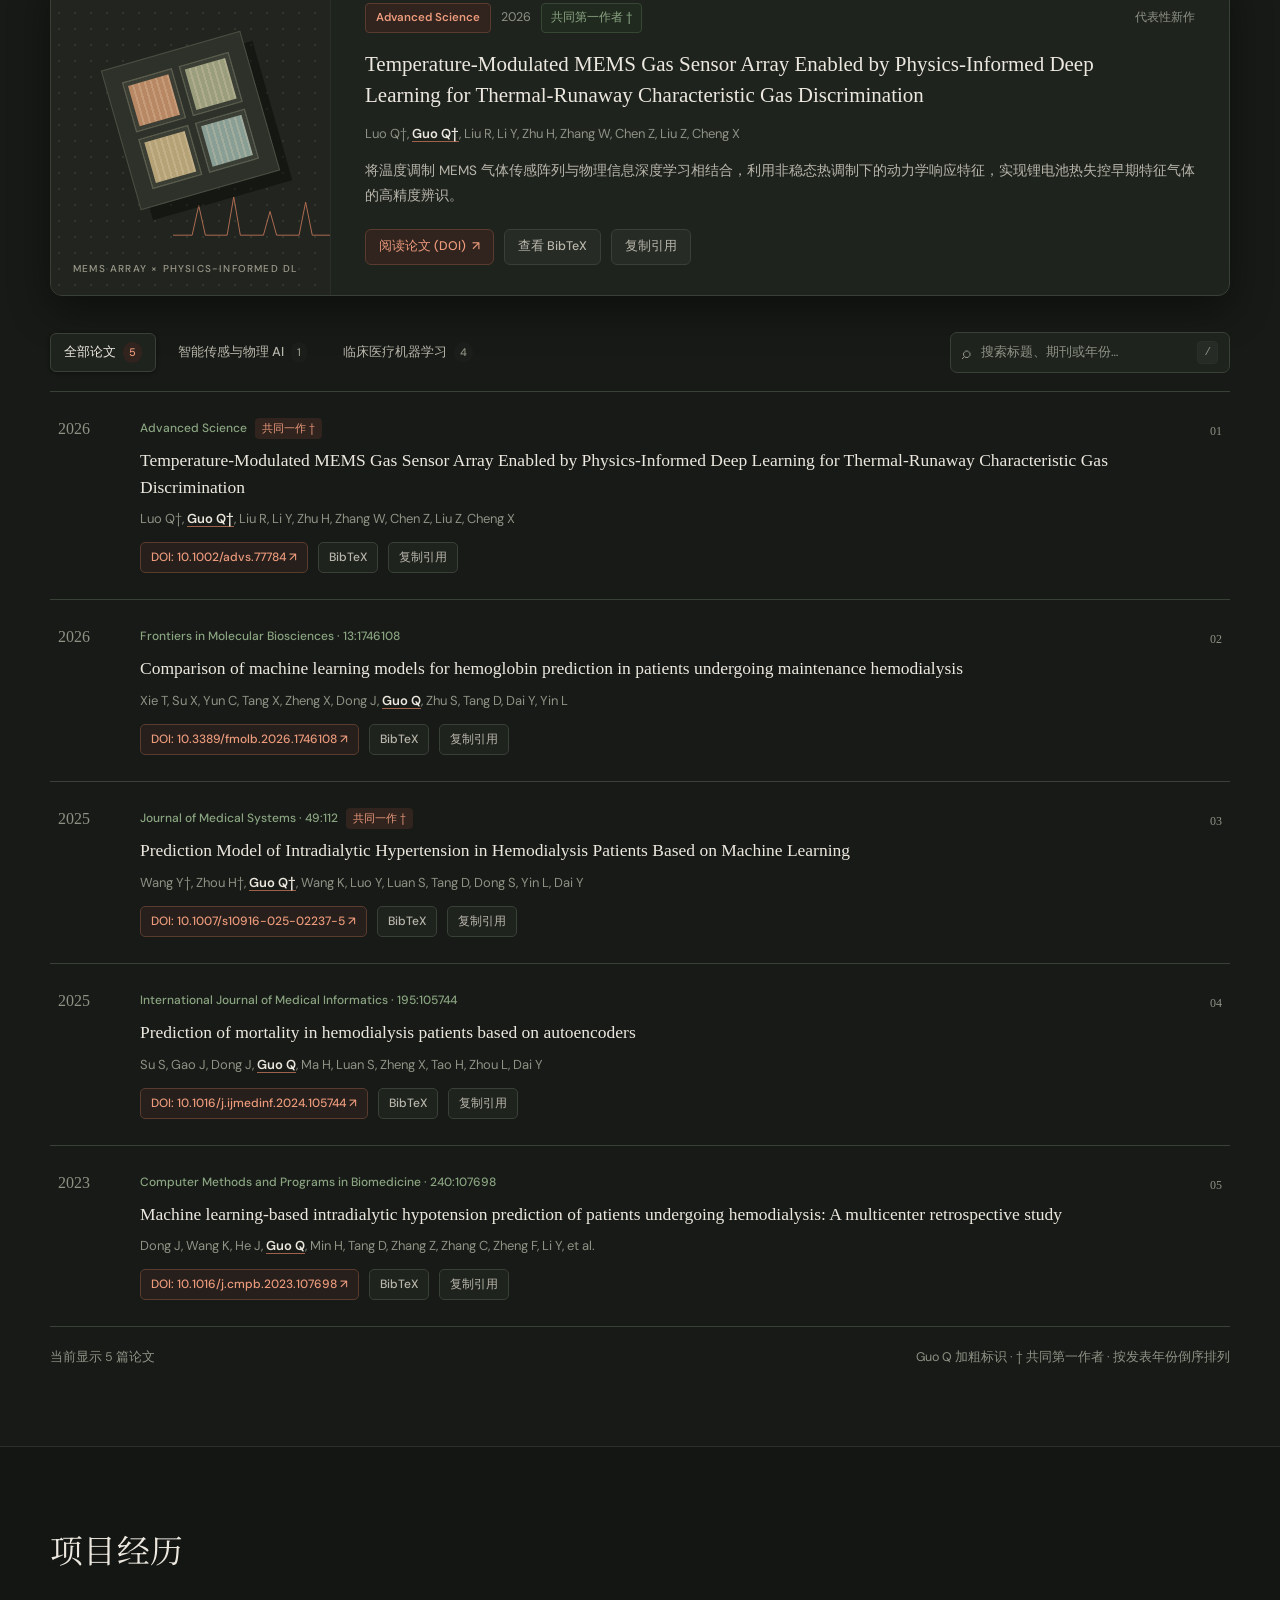
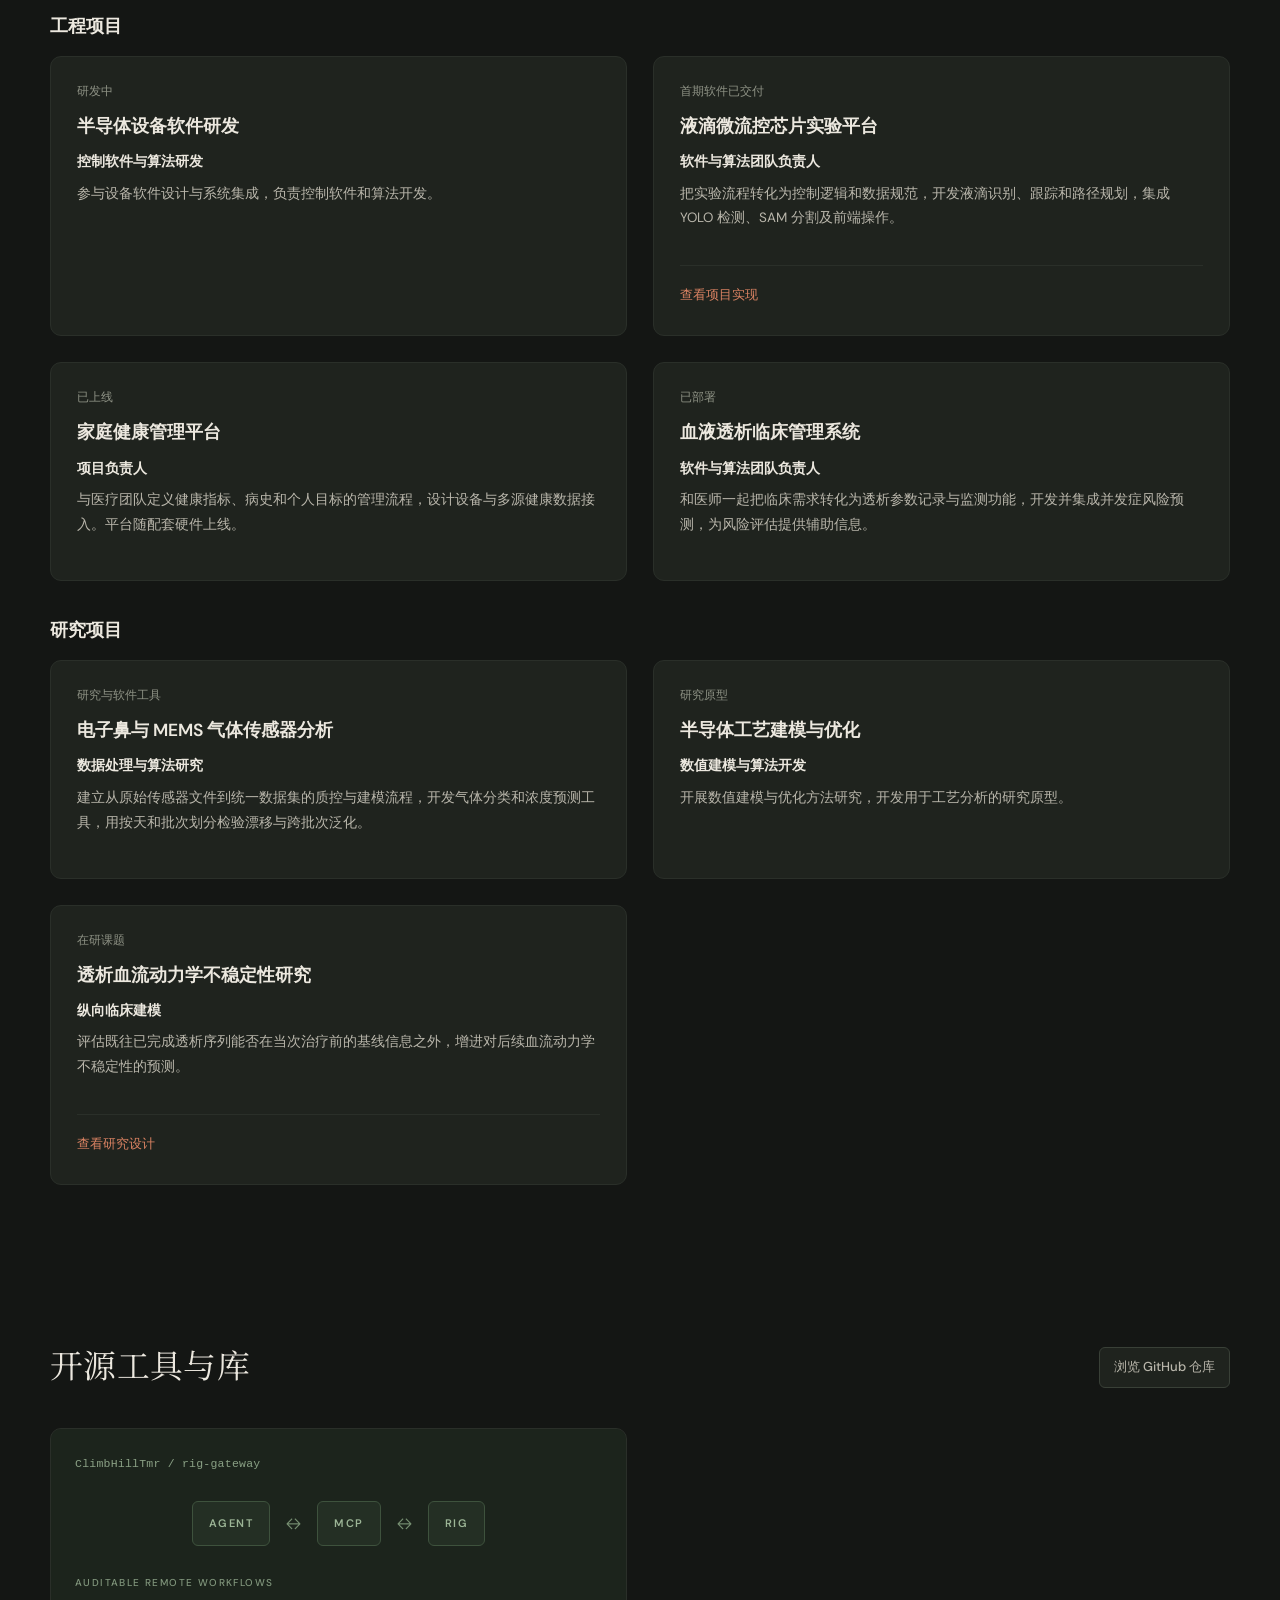
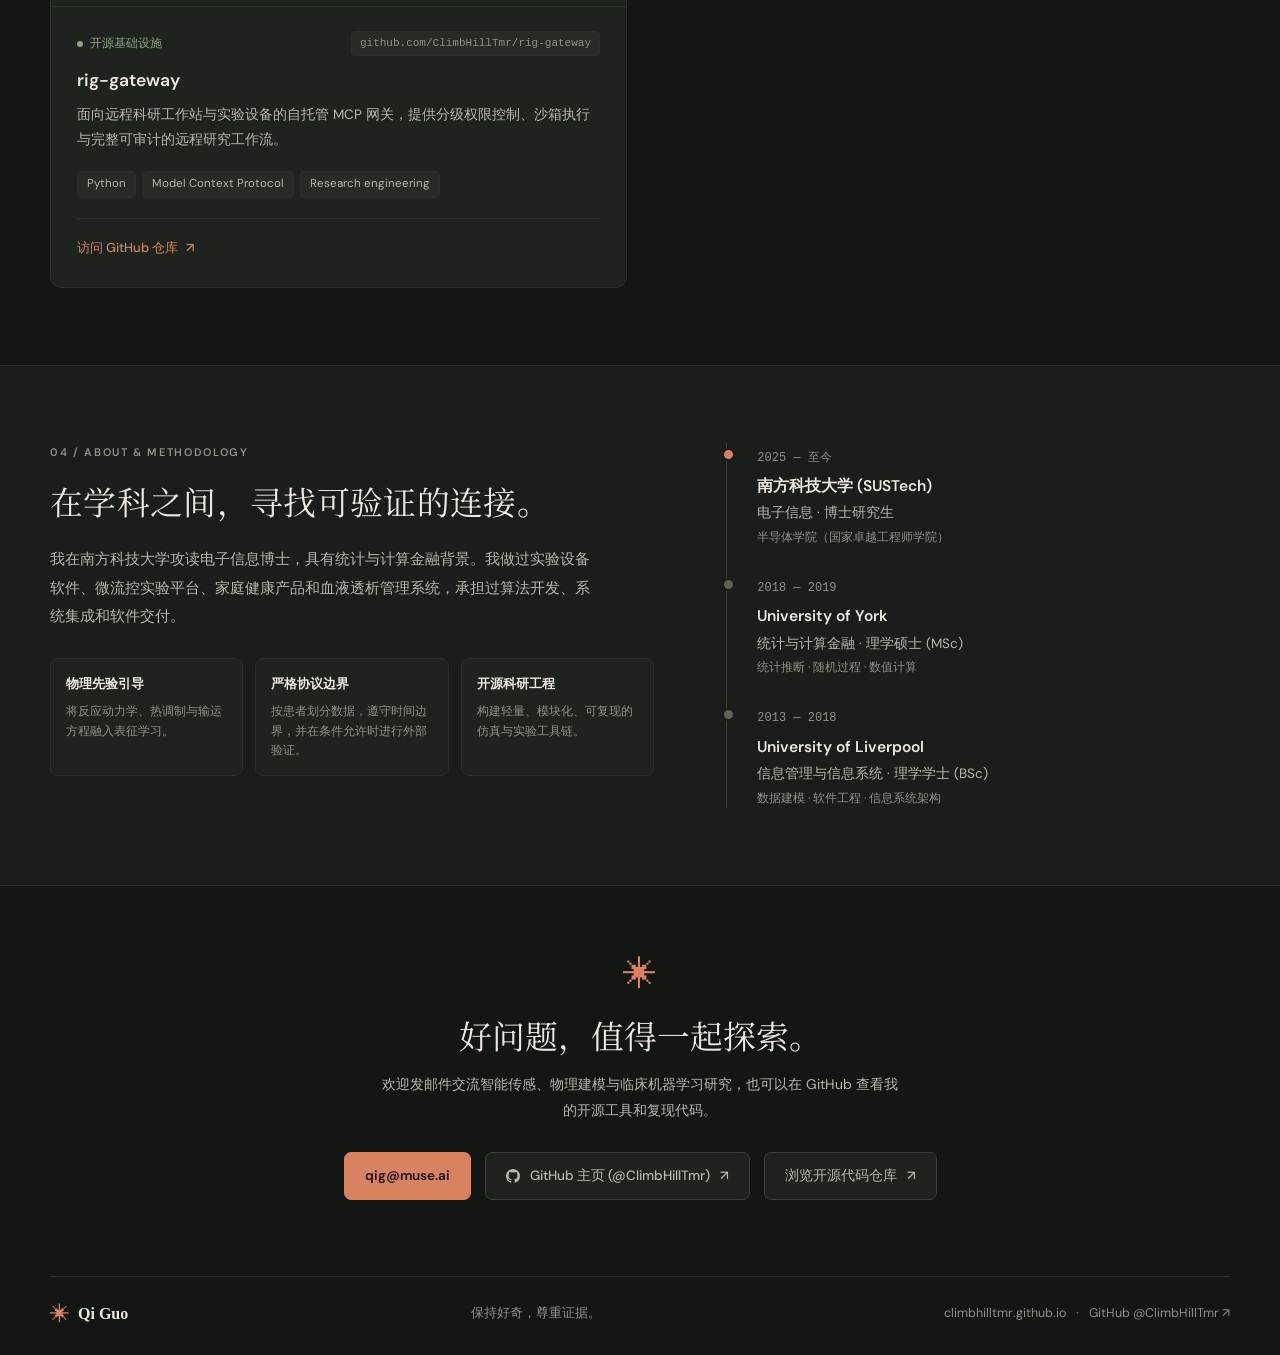
==== commit 97e129a9: "Remove the sunrise and sunset badge from the homepage" ====
--- a/docs/index.html
+++ b/docs/index.html
@@ -158,7 +158,6 @@
       <p class="eyebrow">
         <span class="status-dot" aria-hidden="true"></span>
         <span>QI GUO · RESEARCH &amp; ENGINEERING</span>
-        <span id="solar-pill" class="solar-pill" aria-live="polite"></span>
       </p>
       <h1>
         <span data-zh="让 AI 走进" data-en="Bringing AI into">让 AI 走进</span><br>
--- a/docs/styles.css
+++ b/docs/styles.css
@@ -538,22 +538,6 @@
   flex-shrink: 0;
 }
 
-.solar-pill {
-  display: inline-flex;
-  align-items: center;
-  gap: 6px;
-  font-family: var(--mono);
-  font-size: 10.5px;
-  font-weight: 500;
-  letter-spacing: 0.04em;
-  text-transform: none;
-  padding: 2px 8px;
-  border-radius: 999px;
-  background: var(--surface-subtle);
-  border: 1px solid var(--line);
-  color: var(--ink-secondary);
-}
-
 .hero h1 {
   font-family: var(--serif);
   font-weight: 400;
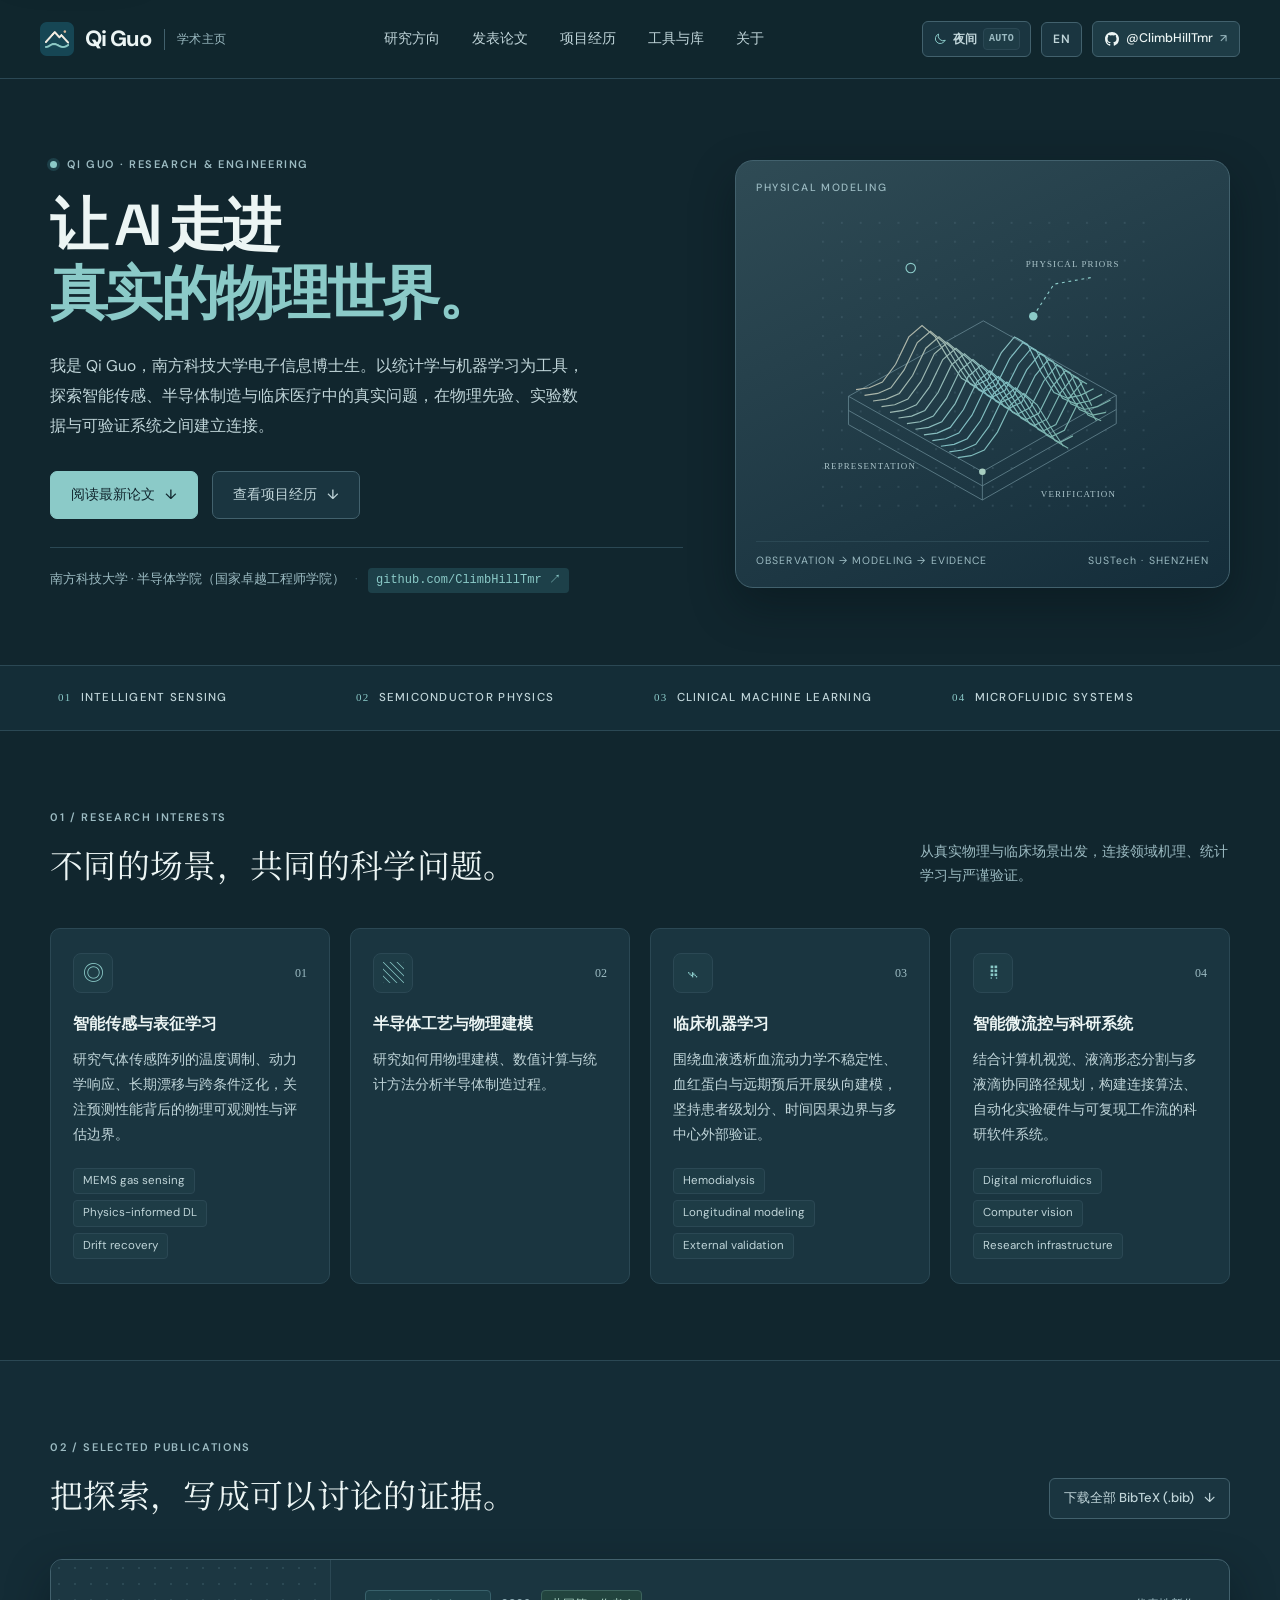
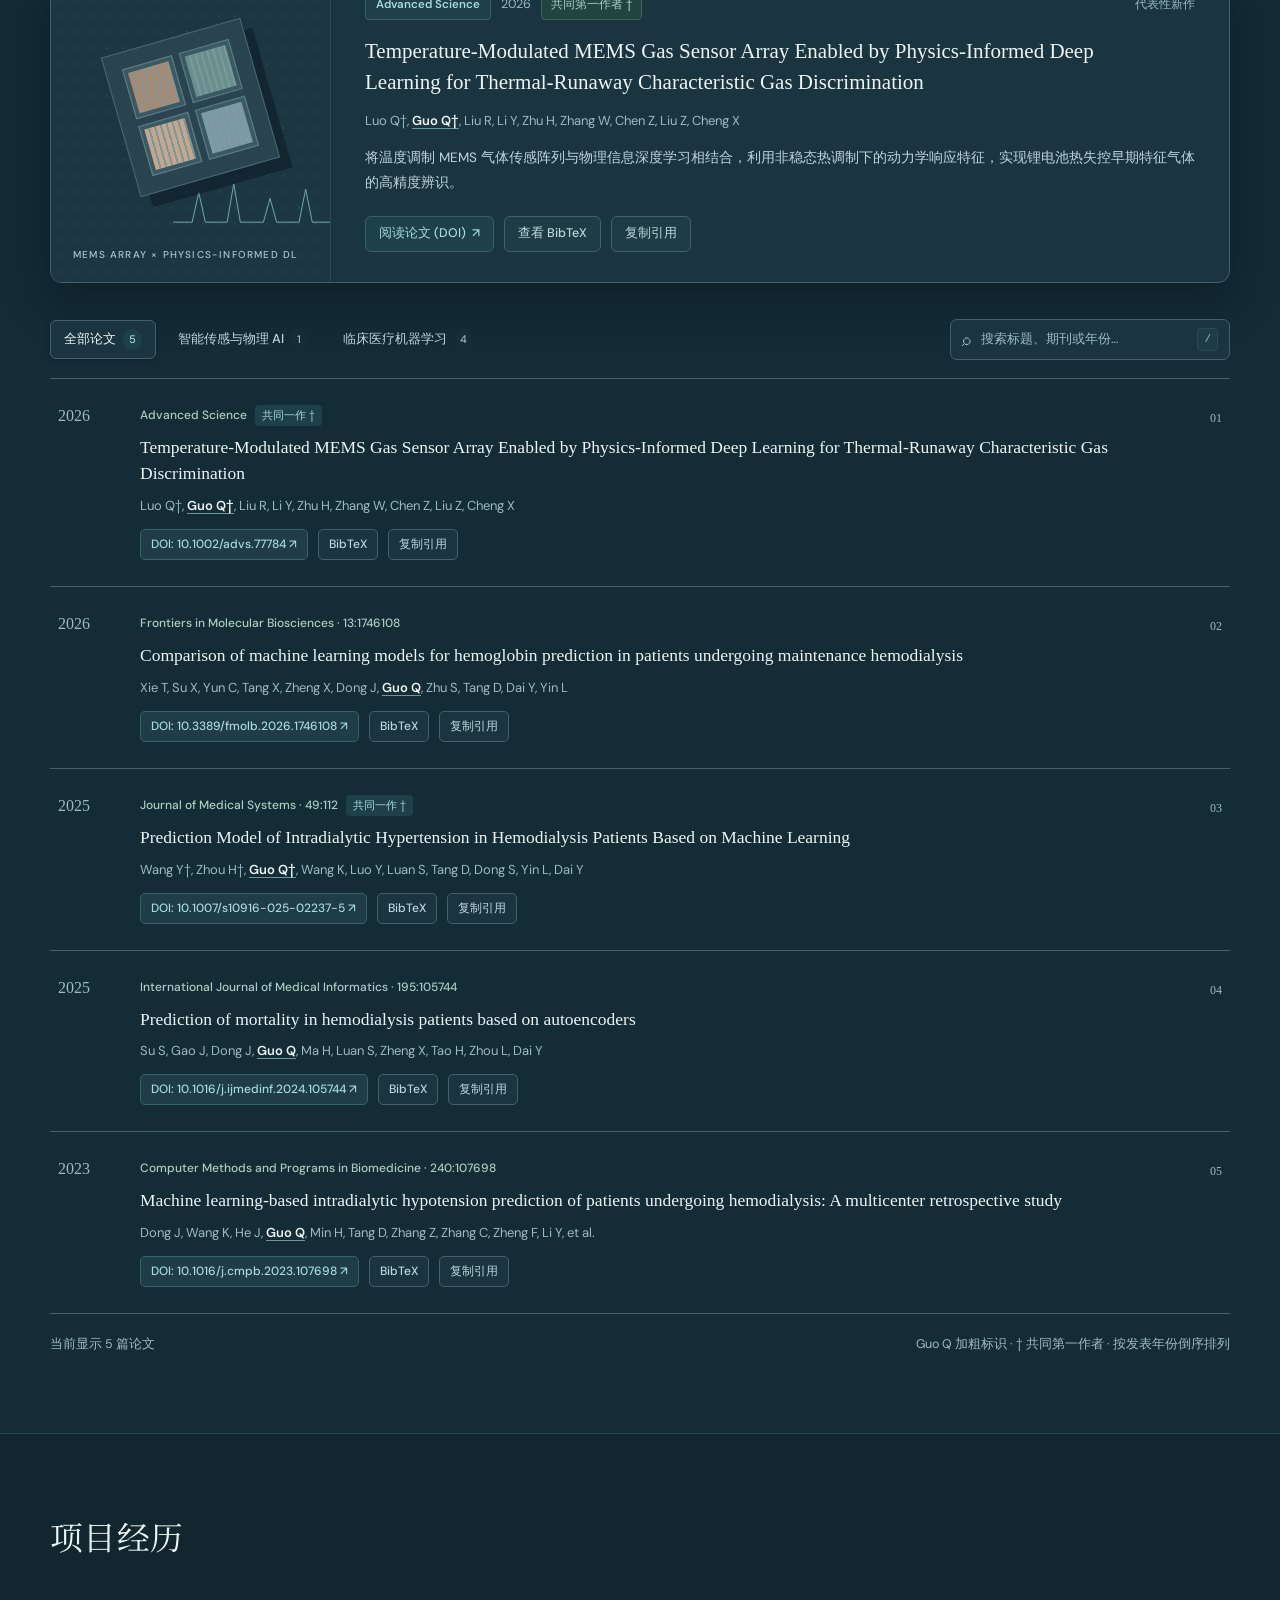
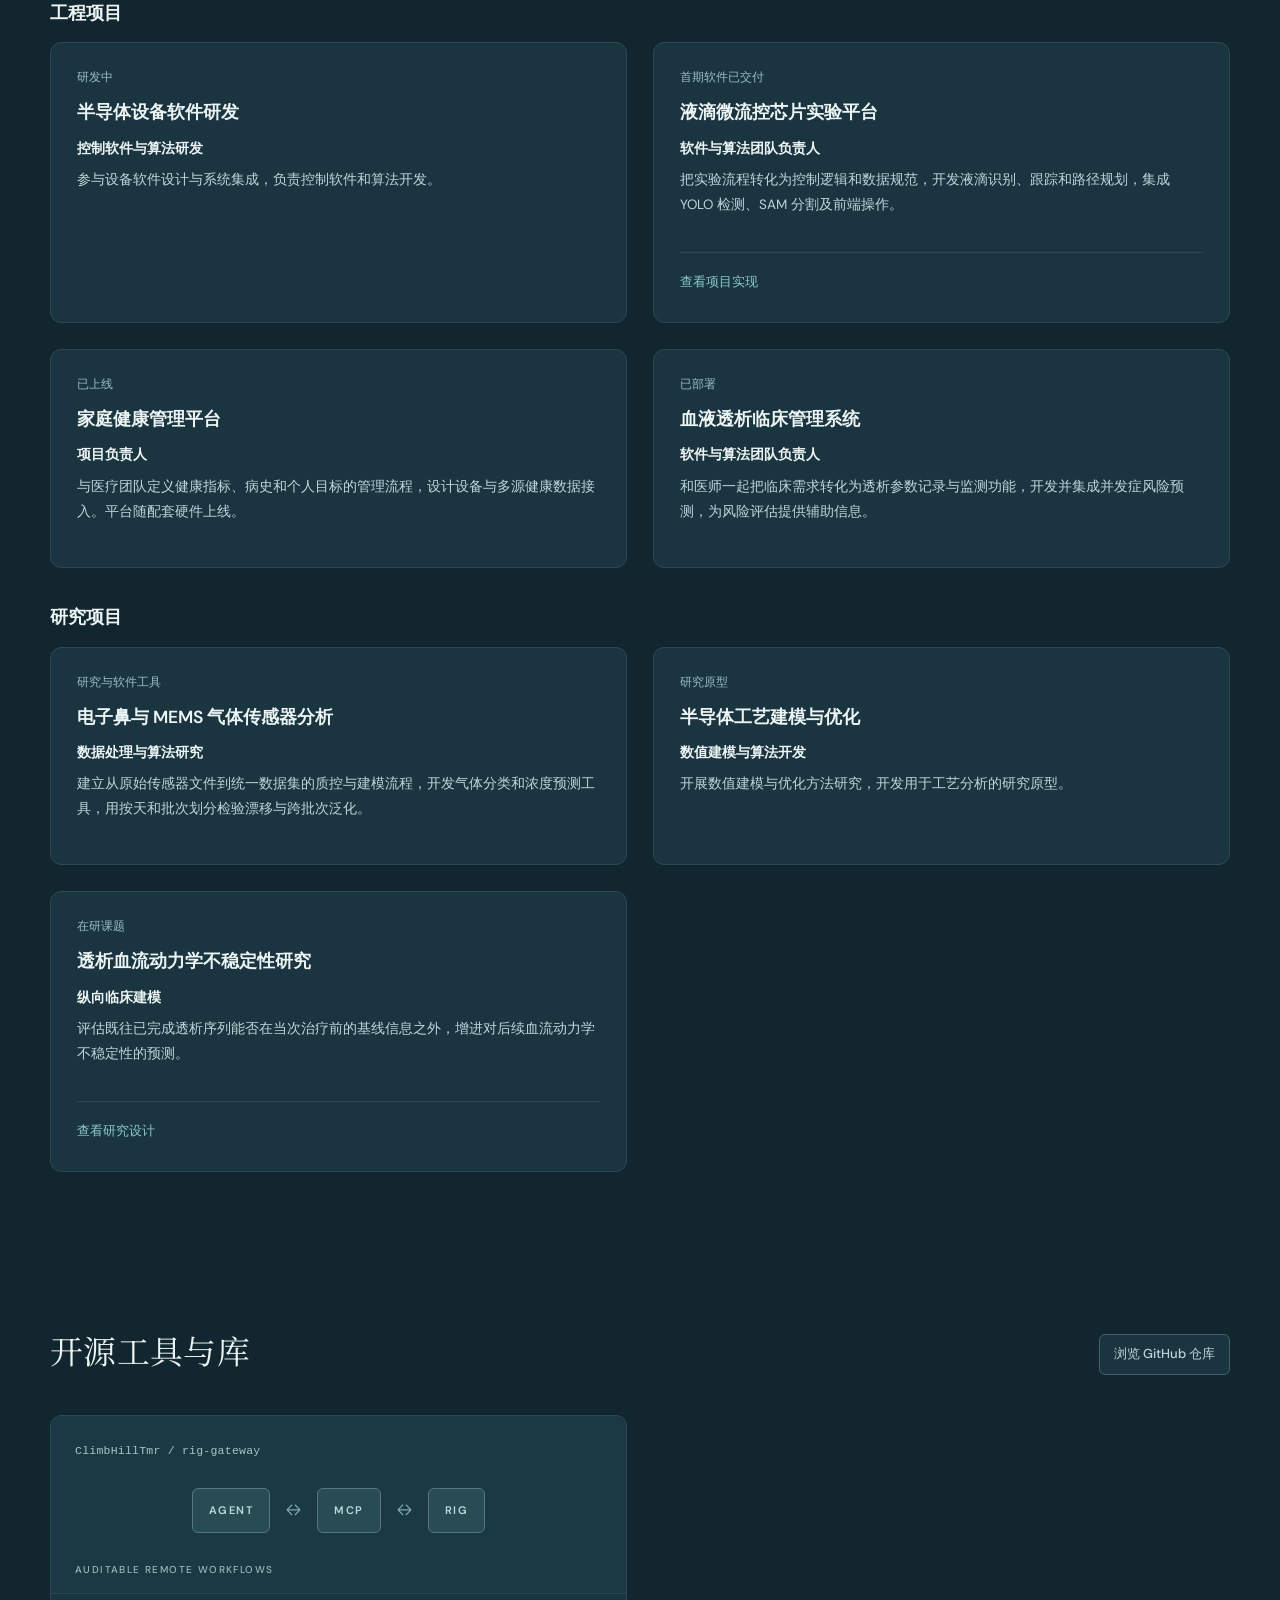
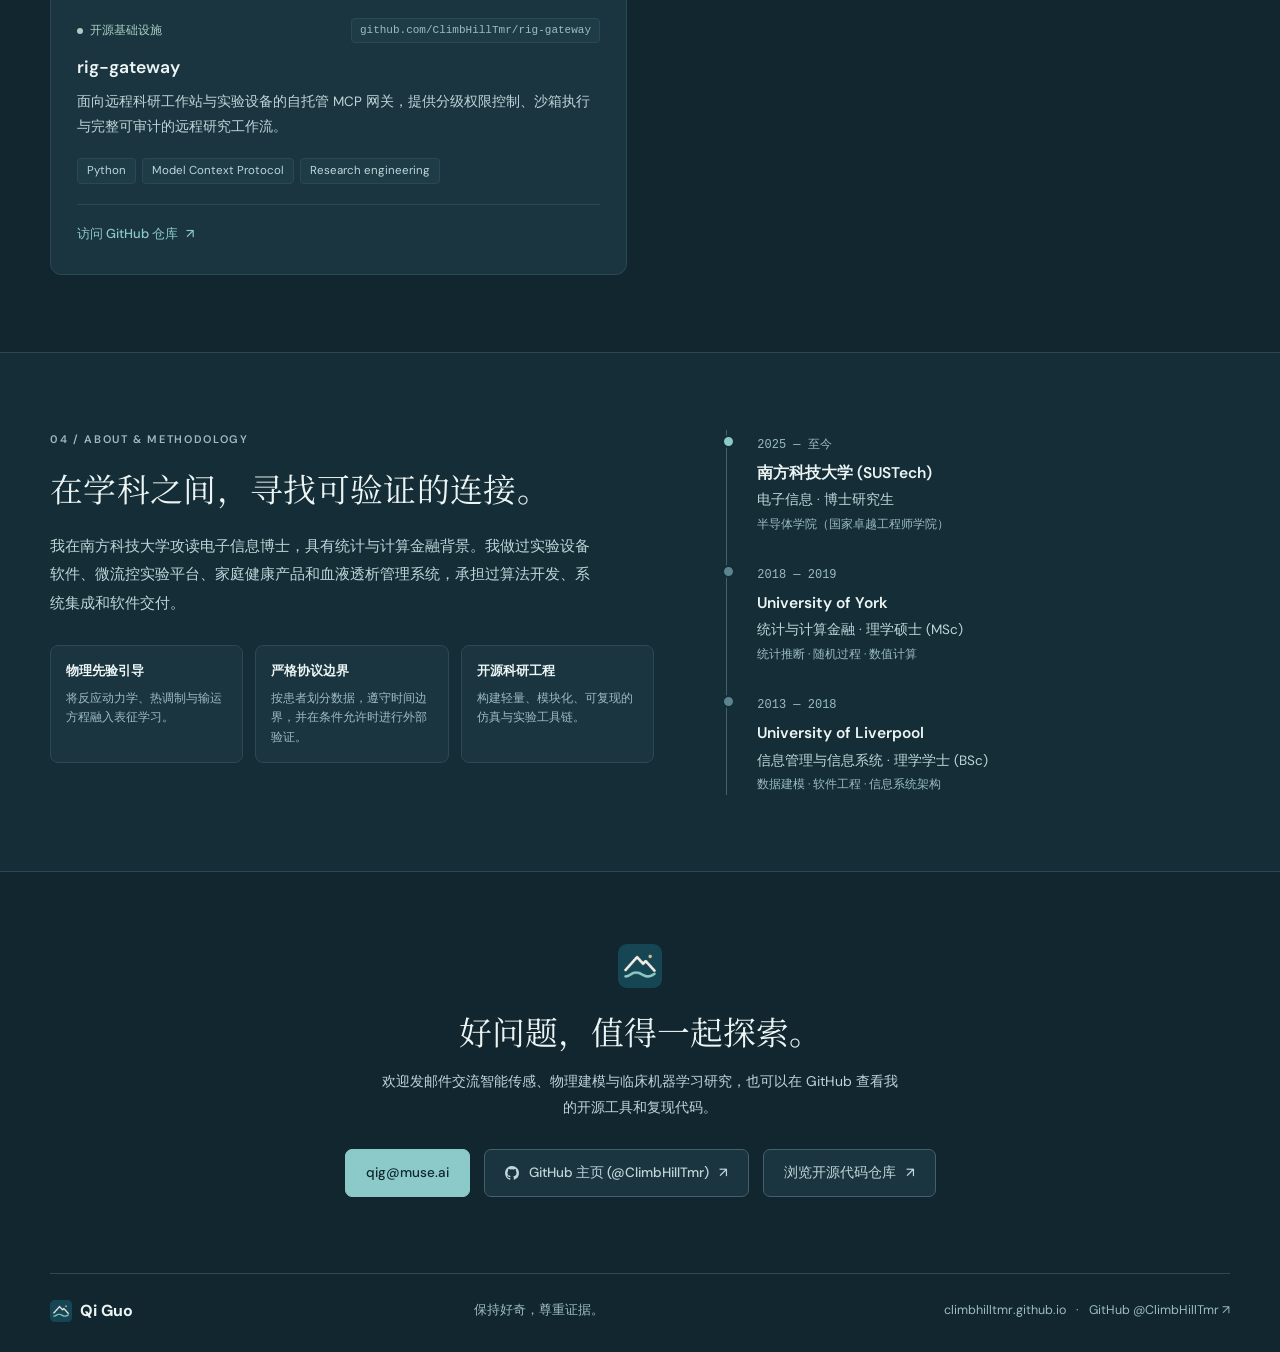
==== commit f216e24f: "Give the homepage a shoreline palette and an original brand mark" ====
--- a/docs/index.html
+++ b/docs/index.html
@@ -6,7 +6,7 @@
   <title>Qi Guo · AI 与真实世界</title>
   <meta name="description" content="Qi Guo，南方科技大学电子信息博士生。研究智能传感、物理 AI、半导体工艺与临床机器学习。了解最新论文与研究项目。">
   <meta name="color-scheme" content="light dark">
-  <meta name="theme-color" content="#faf9f5" id="meta-theme-color">
+  <meta name="theme-color" content="#edf3f4" id="meta-theme-color">
   <script>
     (() => {
       const TZ_COORDS = {
@@ -100,7 +100,7 @@
       const csMeta = document.querySelector('meta[name="color-scheme"]');
       if (csMeta) csMeta.content = resolved;
       const tcMeta = document.getElementById('meta-theme-color');
-      if (tcMeta) tcMeta.content = resolved === 'dark' ? '#141614' : '#faf9f5';
+      if (tcMeta) tcMeta.content = resolved === 'dark' ? '#11262e' : '#edf3f4';
     })();
   </script>
   <link rel="canonical" href="https://climbhilltmr.github.io/">
@@ -108,10 +108,10 @@
   <meta property="og:description" content="Research, publications, and projects at the intersection of machine learning, intelligent sensing, semiconductor modeling, and clinical data science.">
   <meta property="og:type" content="website">
   <meta property="og:url" content="https://climbhilltmr.github.io/">
-  <link rel="icon" type="image/svg+xml" href="favicon.svg">
-  <link rel="stylesheet" href="styles.css">
+  <link rel="icon" type="image/png" href="brand-mark.png">
+  <link rel="stylesheet" href="styles.css?v=shoreline">
   <script src="citations.js" defer></script>
-  <script src="app.js" defer></script>
+  <script src="app.js?v=shoreline" defer></script>
   <script type="application/ld+json">{"@context":"https://schema.org","@type":"Person","name":"Qi Guo","url":"https://climbhilltmr.github.io/","affiliation":{"@type":"CollegeOrUniversity","name":"Southern University of Science and Technology"},"sameAs":["https://github.com/ClimbHillTmr"],"knowsAbout":["Machine Learning","Gas Sensing","Semiconductor Process Modeling","Clinical Data Science","Digital Microfluidics"]}</script>
 </head>
 <body>
@@ -120,7 +120,7 @@
 <header class="site-header">
   <div class="nav-wrap">
     <a class="wordmark" href="#home" aria-label="Qi Guo">
-      <span class="asterisk" aria-hidden="true">✳</span>
+      <img class="brand-mark" src="brand-mark.png" alt="" width="34" height="34">
       <strong>Qi Guo</strong>
       <span class="wordmark-tag" data-zh="学术主页" data-en="Research">学术主页</span>
     </a>
@@ -184,22 +184,21 @@
     <div class="hero-visual" aria-hidden="true">
       <div class="visual-card">
         <div class="visual-kicker">
-          <span>PATTERNS · PRINCIPLES · POSSIBILITIES</span>
-          <span class="visual-badge">SYS.01</span>
+          <span>PHYSICAL MODELING</span>
         </div>
         <svg viewBox="0 0 420 350" fill="none">
           <defs>
             <pattern id="grid" width="20" height="20" patternUnits="userSpaceOnUse">
-              <circle class="grid-dot" cx="1" cy="1" r=".8" fill="#c9c2b2"/>
+              <circle class="grid-dot" cx="1" cy="1" r=".8" fill="#98b4ba"/>
             </pattern>
             <linearGradient id="surface" x1="85" y1="95" x2="320" y2="285" gradientUnits="userSpaceOnUse">
-              <stop style="stop-color: var(--svg-surf-start)" stop-color="#d98a63"/>
-              <stop offset="0.55" style="stop-color: var(--svg-surf-mid)" stop-color="#b36549"/>
-              <stop offset="1" style="stop-color: var(--svg-surf-end)" stop-color="#6e8268"/>
+              <stop style="stop-color: var(--svg-surf-start)" stop-color="#a28469"/>
+              <stop offset="0.55" style="stop-color: var(--svg-surf-mid)" stop-color="#205b6d"/>
+              <stop offset="1" style="stop-color: var(--svg-surf-end)" stop-color="#488782"/>
             </linearGradient>
           </defs>
           <rect x="24" y="14" width="372" height="320" rx="6" fill="url(#grid)"/>
-          <g class="wireframe-group" stroke="#bfb7a4" stroke-width=".85">
+          <g class="wireframe-group" stroke="#7a99a1" stroke-width=".85">
             <path d="m68 205 142 80 142-81-141-79Z"/>
             <path d="m68 220 142 80 142-81M68 235l142 80 142-81"/>
             <path d="M68 205v30m142 50v30m142-111v30"/>
@@ -219,13 +218,13 @@
             <path d="m175 264 14-2 14-6 14-19 14-29 14-12 14 12 14 23 14 21 14 8"/>
             <path d="m184 270 14-2 14-6 14-19 14-29 14-12 14 12 14 23 14 21"/>
           </g>
-          <g class="accent-node" stroke="#b36549" stroke-width="1.2">
-            <path d="M134 62v14m-7-7h14m-12-5 10 10m0-10-10 10"/>
+          <g class="accent-node" stroke="#205b6d" stroke-width="1.2">
+            <circle cx="134" cy="69" r="5"/>
             <path d="m264 120 22-34 40-7" stroke-dasharray="3 4"/>
           </g>
-          <circle class="accent-dot" cx="264" cy="120" r="4.5" fill="#b36549"/>
-          <circle class="sage-dot" cx="210" cy="285" r="3.5" fill="#6e8268"/>
-          <g class="svg-labels" fill="#78776a" font-family="Georgia, serif" font-size="9.5" letter-spacing="1.2">
+          <circle class="accent-dot" cx="264" cy="120" r="4.5" fill="#205b6d"/>
+          <circle class="sage-dot" cx="210" cy="285" r="3.5" fill="#488782"/>
+          <g class="svg-labels" fill="#47616b" font-family="Georgia, serif" font-size="9.5" letter-spacing="1.2">
             <text x="256" y="68">PHYSICAL PRIORS</text>
             <text x="42" y="282">REPRESENTATION</text>
             <text x="272" y="312">VERIFICATION</text>
@@ -666,7 +665,7 @@
   </section>
 
   <section class="wrap contact" id="contact" aria-label="GitHub and research contact">
-    <span class="asterisk" aria-hidden="true">✳</span>
+    <img class="brand-mark" src="brand-mark.png" alt="" width="34" height="34">
     <h2 data-zh="好问题，值得一起探索。" data-en="Good questions are worth exploring together.">好问题，值得一起探索。</h2>
     <p data-zh="欢迎发邮件交流智能传感、物理建模与临床机器学习研究，也可以在 GitHub 查看我的开源工具和复现代码。" data-en="Email me to discuss intelligent sensing, physical modeling, or clinical machine learning. You can find my open-source tools and research code on GitHub.">欢迎发邮件交流智能传感、物理建模与临床机器学习研究，也可以在 GitHub 查看我的开源工具和复现代码。</p>
     <div class="contact-actions">
@@ -686,7 +685,7 @@
 
 <footer class="wrap site-footer">
   <a class="footer-brand" href="#home">
-    <span class="asterisk" aria-hidden="true">✳</span>
+    <img class="brand-mark" src="brand-mark.png" alt="" width="34" height="34">
     <strong>Qi Guo</strong>
   </a>
   <span class="footer-motto" data-zh="保持好奇，尊重证据。" data-en="Stay curious. Follow the evidence.">保持好奇，尊重证据。</span>
--- a/docs/styles.css
+++ b/docs/styles.css
@@ -3,66 +3,69 @@
 :root {
   color-scheme: light dark;
 
-  /* Day Mode — Warm Paper & Editorial Terracotta */
-  --bg: #faf9f5;
-  --bg-alt: #f2f0e8;
-  --surface: #fffefa;
-  --surface-subtle: #f5f3eb;
-  --surface-hover: #eae7dc;
-  --ink: #2c2e28;
-  --ink-secondary: #565a4e;
-  --muted: #6e7364;
-  --accent: #b36549;
-  --accent-hover: #964e35;
-  --accent-soft: #f3e6dc;
-  --accent-soft-hover: #ead5c5;
-  --accent-border: #e2c6b3;
-  --sage: #5f7058;
-  --sage-soft: #e6ebe2;
-  --sage-border: #d3ddd0;
-  --neutral-status: #8c7759;
-  --neutral-dot: #a88f6b;
-  --line: #e4e2d8;
-  --line-strong: #d3d0c2;
-  --header-bg: rgba(250, 249, 245, 0.88);
-  --publications-bg: #f2f0e7;
-  --row-hover: #f7f5ed;
-  --row-doi-bg: #fbf5ef;
-  --author-underline: #cca08d;
-  --timeline-dot: #b4b9a5;
-  --shadow-sm: 0 1px 3px rgba(44, 46, 40, 0.06);
-  --shadow-card: 0 12px 36px rgba(44, 46, 40, 0.05);
-  --shadow-dialog: 0 25px 80px rgba(44, 46, 40, 0.22);
-  --backdrop-bg: rgba(44, 46, 40, 0.36);
-  --toast-bg: #2c2e28;
-  --toast-ink: #faf9f5;
+  /* Shoreline daylight */
+  --bg: #edf3f4;
+  --bg-alt: #dfeaec;
+  --surface: #fbfdfb;
+  --surface-subtle: #e8f0f1;
+  --surface-hover: #d8e8ea;
+  --ink: #19343e;
+  --ink-secondary: #3c565f;
+  --muted: #506872;
+  --accent: #205b6d;
+  --accent-hover: #194753;
+  --accent-ink: #fbfdfb;
+  --accent-soft: #dcebef;
+  --accent-soft-hover: #cde4e6;
+  --accent-border: #abcbd0;
+  --sage: #3e6965;
+  --sage-soft: #deede7;
+  --sage-border: #c2d9d0;
+  --neutral-status: #765e4c;
+  --neutral-dot: #a68b72;
+  --line: #cbdcde;
+  --line-strong: #adbec4;
+  --header-bg: rgba(237, 243, 244, 0.92);
+  --publications-bg: #e3edef;
+  --row-hover: #edf4f2;
+  --row-doi-bg: #e7eff1;
+  --author-underline: #78a3aa;
+  --timeline-dot: #81a3a6;
+  --shadow-sm: 0 1px 4px rgba(25, 52, 62, 0.08);
+  --shadow-card: 0 18px 44px rgba(25, 52, 62, 0.10);
+  --shadow-dialog: 0 25px 80px rgba(25, 52, 62, 0.24);
+  --backdrop-bg: rgba(15, 41, 51, 0.42);
+  --toast-bg: #19343e;
+  --toast-ink: #edf3f4;
 
   /* Hero SVG & Artwork Tokens (Day) */
-  --svg-grid-dot: #c9c2b2;
-  --svg-wireframe: #bfb7a4;
-  --svg-label: #78776a;
-  --svg-surf-start: #d98a63;
-  --svg-surf-mid: #b36549;
-  --svg-surf-end: #6e8268;
+  --visual-top: #f3ede2;
+  --visual-bottom: #c6dfe5;
+  --svg-grid-dot: #98b4ba;
+  --svg-wireframe: #7a99a1;
+  --svg-label: #47616b;
+  --svg-surf-start: #a28469;
+  --svg-surf-mid: #205b6d;
+  --svg-surf-end: #488782;
 
   /* Featured Paper Chip Artwork (Day) */
-  --art-bg: #e8e4d6;
-  --art-dot: #b5ad96;
-  --art-label: #6f6b58;
-  --chip-bg: #d8d3c4;
-  --chip-border: #bfb7a1;
-  --chip-shadow: rgba(198, 191, 171, 0.4);
-  --chip-pad-border: #e4ddcb;
-  --chip-pad-outline: #aba185;
-  --chip-trace: #f2e0c5;
-  --signal-stroke: #9e6d50;
+  --art-bg: #dce8e9;
+  --art-dot: #9bb2b8;
+  --art-label: #47616b;
+  --chip-bg: #cad9dd;
+  --chip-border: #a5b9be;
+  --chip-shadow: rgba(92, 127, 138, 0.24);
+  --chip-pad-border: #e1eaeb;
+  --chip-pad-outline: #97aab0;
+  --chip-trace: #f3ede2;
+  --signal-stroke: #3c797d;
 
   /* Project Schematic Headers (Day) */
-  --gateway-bg: #e6eae2;
-  --gateway-ink: #546651;
-  --gateway-node-bg: #f2f5ef;
-  --gateway-node-border: #b5c2ae;
-  --gateway-arrow: #84967f;
+  --gateway-bg: #dfedeb;
+  --gateway-ink: #395e64;
+  --gateway-node-bg: #f3f8f7;
+  --gateway-node-border: #9fbdc0;
+  --gateway-arrow: #54777e;
 
   /* Typography & Layout */
   --serif: 'Noto Serif SC', Georgia, 'Songti SC', serif;
@@ -72,128 +75,134 @@
   accent-color: var(--accent);
 }
 
-/* Night Mode — Warm Obsidian Editorial Palette */
+/* Deep-water night palette */
 @media (prefers-color-scheme: dark) {
   :root:not([data-theme="light"]) {
     color-scheme: dark;
-    --bg: #141614;
-    --bg-alt: #1a1d19;
-    --surface: #1f231e;
-    --surface-subtle: #262b25;
-    --surface-hover: #2e342c;
-    --ink: #ece8df;
-    --ink-secondary: #b9b6ab;
-    --muted: #8e9285;
-    --accent: #d98262;
-    --accent-hover: #eb9a7c;
-    --accent-soft: #31231d;
-    --accent-soft-hover: #3f2c24;
-    --accent-border: #5a3c2f;
-    --sage: #8aa481;
-    --sage-soft: #202a1f;
-    --sage-border: #364734;
-    --neutral-status: #bfa37c;
-    --neutral-dot: #c7ab82;
-    --line: #2a2f29;
-    --line-strong: #394037;
-    --header-bg: rgba(20, 22, 20, 0.88);
-    --publications-bg: #171a16;
-    --row-hover: #1d211c;
-    --row-doi-bg: #271f1b;
-    --author-underline: #9e624a;
-    --timeline-dot: #5b6354;
-    --shadow-sm: 0 1px 4px rgba(0, 0, 0, 0.35);
-    --shadow-card: 0 14px 40px rgba(0, 0, 0, 0.42);
-    --shadow-dialog: 0 28px 90px rgba(0, 0, 0, 0.68);
-    --backdrop-bg: rgba(8, 10, 8, 0.68);
-    --toast-bg: #ece8df;
-    --toast-ink: #141614;
-
-    --svg-grid-dot: #3a4037;
-    --svg-wireframe: #4c5347;
-    --svg-label: #979b8e;
-    --svg-surf-start: #e59670;
-    --svg-surf-mid: #d98262;
-    --svg-surf-end: #88a380;
-
-    --art-bg: #22251f;
-    --art-dot: #4b5044;
-    --art-label: #9a9789;
-    --chip-bg: #2e3129;
-    --chip-border: #4a4e42;
-    --chip-shadow: rgba(0, 0, 0, 0.38);
-    --chip-pad-border: #3a3e34;
-    --chip-pad-outline: #5c6152;
-    --chip-trace: rgba(235, 214, 185, 0.25);
-    --signal-stroke: #d98262;
-
-    --gateway-bg: #1c241c;
-    --gateway-ink: #9cb596;
-    --gateway-node-bg: #242f24;
-    --gateway-node-border: #3e523d;
-    --gateway-arrow: #789173;
+    --bg: #11262e;
+    --bg-alt: #142d37;
+    --surface: #1a3540;
+    --surface-subtle: #1e3c46;
+    --surface-hover: #284a55;
+    --ink: #ecf5f4;
+    --ink-secondary: #c0d5d9;
+    --muted: #9cbbc2;
+    --accent: #8bcac8;
+    --accent-hover: #a5dcd9;
+    --accent-ink: #11262e;
+    --accent-soft: #1d4049;
+    --accent-soft-hover: #28535c;
+    --accent-border: #38616b;
+    --sage: #a8cfc1;
+    --sage-soft: #22443e;
+    --sage-border: #3c635d;
+    --neutral-status: #d2b495;
+    --neutral-dot: #d2b495;
+    --line: #2b4854;
+    --line-strong: #42616d;
+    --header-bg: rgba(17, 38, 46, 0.92);
+    --publications-bg: #142c36;
+    --row-hover: #1b3a45;
+    --row-doi-bg: #203d47;
+    --author-underline: #689998;
+    --timeline-dot: #5b858e;
+    --shadow-sm: 0 1px 4px rgba(4, 16, 22, 0.35);
+    --shadow-card: 0 18px 44px rgba(4, 16, 22, 0.42);
+    --shadow-dialog: 0 28px 90px rgba(4, 16, 22, 0.68);
+    --backdrop-bg: rgba(6, 19, 25, 0.7);
+    --toast-bg: #ecf5f4;
+    --toast-ink: #11262e;
+
+    --visual-top: #2f4b55;
+    --visual-bottom: #142d3a;
+    --svg-grid-dot: #496674;
+    --svg-wireframe: #668691;
+    --svg-label: #abc4ca;
+    --svg-surf-start: #d6b59a;
+    --svg-surf-mid: #86c5c9;
+    --svg-surf-end: #7fb6aa;
+
+    --art-bg: #1c3742;
+    --art-dot: #416470;
+    --art-label: #abc4ca;
+    --chip-bg: #29444f;
+    --chip-border: #466875;
+    --chip-shadow: rgba(4, 16, 22, 0.42);
+    --chip-pad-border: #3a5963;
+    --chip-pad-outline: #5c808a;
+    --chip-trace: #80969a;
+    --signal-stroke: #8bcac8;
+
+    --gateway-bg: #1b3943;
+    --gateway-ink: #bddbdc;
+    --gateway-node-bg: #294b54;
+    --gateway-node-border: #527881;
+    --gateway-arrow: #82b2b8;
   }
 }
 
 :root:has(> head > meta[name="color-scheme"][content="dark"]),
 :root[data-theme="dark"] {
   color-scheme: dark;
-  --bg: #141614;
-  --bg-alt: #1a1d19;
-  --surface: #1f231e;
-  --surface-subtle: #262b25;
-  --surface-hover: #2e342c;
-  --ink: #ece8df;
-  --ink-secondary: #b9b6ab;
-  --muted: #8e9285;
-  --accent: #d98262;
-  --accent-hover: #eb9a7c;
-  --accent-soft: #31231d;
-  --accent-soft-hover: #3f2c24;
-  --accent-border: #5a3c2f;
-  --sage: #8aa481;
-  --sage-soft: #202a1f;
-  --sage-border: #364734;
-  --neutral-status: #bfa37c;
-  --neutral-dot: #c7ab82;
-  --line: #2a2f29;
-  --line-strong: #394037;
-  --header-bg: rgba(20, 22, 20, 0.88);
-  --publications-bg: #171a16;
-  --row-hover: #1d211c;
-  --row-doi-bg: #271f1b;
-  --author-underline: #9e624a;
-  --timeline-dot: #5b6354;
-  --shadow-sm: 0 1px 4px rgba(0, 0, 0, 0.35);
-  --shadow-card: 0 14px 40px rgba(0, 0, 0, 0.42);
-  --shadow-dialog: 0 28px 90px rgba(0, 0, 0, 0.68);
-  --backdrop-bg: rgba(8, 10, 8, 0.68);
-  --toast-bg: #ece8df;
-  --toast-ink: #141614;
-
-  --svg-grid-dot: #3a4037;
-  --svg-wireframe: #4c5347;
-  --svg-label: #979b8e;
-  --svg-surf-start: #e59670;
-  --svg-surf-mid: #d98262;
-  --svg-surf-end: #88a380;
-
-  --art-bg: #22251f;
-  --art-dot: #4b5044;
-  --art-label: #9a9789;
-  --chip-bg: #2e3129;
-  --chip-border: #4a4e42;
-  --chip-shadow: rgba(0, 0, 0, 0.38);
-  --chip-pad-border: #3a3e34;
-  --chip-pad-outline: #5c6152;
-  --chip-trace: rgba(235, 214, 185, 0.25);
-  --signal-stroke: #d98262;
-
-  --gateway-bg: #1c241c;
-  --gateway-ink: #9cb596;
-  --gateway-node-bg: #242f24;
-  --gateway-node-border: #3e523d;
-  --gateway-arrow: #789173;
+  --bg: #11262e;
+  --bg-alt: #142d37;
+  --surface: #1a3540;
+  --surface-subtle: #1e3c46;
+  --surface-hover: #284a55;
+  --ink: #ecf5f4;
+  --ink-secondary: #c0d5d9;
+  --muted: #9cbbc2;
+  --accent: #8bcac8;
+  --accent-hover: #a5dcd9;
+  --accent-ink: #11262e;
+  --accent-soft: #1d4049;
+  --accent-soft-hover: #28535c;
+  --accent-border: #38616b;
+  --sage: #a8cfc1;
+  --sage-soft: #22443e;
+  --sage-border: #3c635d;
+  --neutral-status: #d2b495;
+  --neutral-dot: #d2b495;
+  --line: #2b4854;
+  --line-strong: #42616d;
+  --header-bg: rgba(17, 38, 46, 0.92);
+  --publications-bg: #142c36;
+  --row-hover: #1b3a45;
+  --row-doi-bg: #203d47;
+  --author-underline: #689998;
+  --timeline-dot: #5b858e;
+  --shadow-sm: 0 1px 4px rgba(4, 16, 22, 0.35);
+  --shadow-card: 0 18px 44px rgba(4, 16, 22, 0.42);
+  --shadow-dialog: 0 28px 90px rgba(4, 16, 22, 0.68);
+  --backdrop-bg: rgba(6, 19, 25, 0.7);
+  --toast-bg: #ecf5f4;
+  --toast-ink: #11262e;
+
+  --visual-top: #2f4b55;
+  --visual-bottom: #142d3a;
+  --svg-grid-dot: #496674;
+  --svg-wireframe: #668691;
+  --svg-label: #abc4ca;
+  --svg-surf-start: #d6b59a;
+  --svg-surf-mid: #86c5c9;
+  --svg-surf-end: #7fb6aa;
+
+  --art-bg: #1c3742;
+  --art-dot: #416470;
+  --art-label: #abc4ca;
+  --chip-bg: #29444f;
+  --chip-border: #466875;
+  --chip-shadow: rgba(4, 16, 22, 0.42);
+  --chip-pad-border: #3a5963;
+  --chip-pad-outline: #5c808a;
+  --chip-trace: #80969a;
+  --signal-stroke: #8bcac8;
+
+  --gateway-bg: #1b3943;
+  --gateway-ink: #bddbdc;
+  --gateway-node-bg: #294b54;
+  --gateway-node-border: #527881;
+  --gateway-arrow: #82b2b8;
 }
 
 :root:has(> head > meta[name="color-scheme"][content="light"]),
@@ -328,17 +337,16 @@
   color: var(--ink);
 }
 
-.asterisk {
-  font-size: 30px;
-  font-family: Georgia, serif;
-  color: var(--accent);
-  font-weight: 400;
-  line-height: 1;
+.brand-mark {
+  display: block;
+  inline-size: 34px;
+  block-size: auto;
+  flex-shrink: 0;
 }
 
 .wordmark strong {
-  font: 500 22px Georgia, serif;
-  letter-spacing: -0.01em;
+  font: 700 22px/1 var(--sans);
+  letter-spacing: -0.045em;
 }
 
 .wordmark-tag {
@@ -539,11 +547,11 @@
 }
 
 .hero h1 {
-  font-family: var(--serif);
-  font-weight: 400;
-  font-size: clamp(2rem, 3vw + 0.95rem, 3.2rem);
-  line-height: 1.46;
-  letter-spacing: 0.01em;
+  font-family: var(--sans);
+  font-weight: 600;
+  font-size: clamp(2.15rem, 3.7vw + 0.65rem, 3.75rem);
+  line-height: 1.18;
+  letter-spacing: -0.045em;
   margin: 0 0 22px;
   color: var(--ink);
 }
@@ -592,23 +600,14 @@
 
 .button.primary {
   background: var(--accent);
-  color: #fffaf4;
+  color: var(--accent-ink);
   border-color: var(--accent);
-}
-
-:root[data-theme="dark"] .button.primary {
-  color: #161412;
-  font-weight: 600;
 }
 
 .button.primary:hover {
   background: var(--accent-hover);
   border-color: var(--accent-hover);
-  color: #ffffff;
-}
-
-:root[data-theme="dark"] .button.primary:hover {
-  color: #141210;
+  color: var(--accent-ink);
 }
 
 .button.secondary {
@@ -658,9 +657,9 @@
 }
 
 .visual-card {
-  background: var(--surface-subtle);
-  border: 1px solid var(--line);
-  border-radius: 12px;
+  background: linear-gradient(155deg, var(--visual-top), var(--visual-bottom));
+  border: 1px solid var(--line-strong);
+  border-radius: 18px;
   padding: 18px 20px 16px;
   box-shadow: var(--shadow-card);
   transition: background-color 0.28s ease, border-color 0.28s ease, box-shadow 0.28s ease;
@@ -676,16 +675,6 @@
   letter-spacing: 0.14em;
   color: var(--muted);
   margin-bottom: 6px;
-}
-
-.visual-badge {
-  font-family: var(--mono);
-  font-size: 10px;
-  padding: 2px 7px;
-  border-radius: 4px;
-  background: var(--surface-hover);
-  color: var(--ink-secondary);
-  flex-shrink: 0;
 }
 
 .visual-card > svg {
@@ -968,10 +957,10 @@
   background: repeating-linear-gradient(90deg, transparent, transparent 4px, var(--chip-trace) 4px, var(--chip-trace) 6px);
 }
 
-.chip > span:nth-child(1) { background-color: #b88763; }
-.chip > span:nth-child(2) { background-color: #9a9e7d; }
-.chip > span:nth-child(3) { background-color: #b5a377; }
-.chip > span:nth-child(4) { background-color: #899e94; }
+.chip > span:nth-child(1) { background-color: #aa896e; }
+.chip > span:nth-child(2) { background-color: #67918f; }
+.chip > span:nth-child(3) { background-color: #c2a88f; }
+.chip > span:nth-child(4) { background-color: #7b9ba9; }
 
 .signal {
   position: absolute;
@@ -1108,11 +1097,7 @@
 .action-pill.primary-link:hover {
   background: var(--accent);
   border-color: var(--accent);
-  color: #fff;
-}
-
-:root[data-theme="dark"] .action-pill.primary-link:hover {
-  color: #161412;
+  color: var(--accent-ink);
 }
 
 .publication-controls {
@@ -1648,10 +1633,9 @@
   padding-bottom: clamp(56px, 6vw, 76px);
 }
 
-.contact .asterisk {
-  font-size: 34px;
-  display: block;
-  margin-bottom: 18px;
+.contact .brand-mark {
+  inline-size: 44px;
+  margin: 0 auto 18px;
 }
 
 .contact h2 {
@@ -1691,13 +1675,13 @@
   display: inline-flex;
   align-items: center;
   gap: 8px;
-  font: 500 16px Georgia, serif;
+  font: 700 16px/1.2 var(--sans);
   color: var(--ink);
   white-space: nowrap;
 }
 
-.footer-brand .asterisk {
-  font-size: 20px;
+.footer-brand .brand-mark {
+  inline-size: 22px;
 }
 
 .footer-motto {
@@ -2070,8 +2054,8 @@
   .wordmark strong {
     font-size: 19px;
   }
-  .asterisk {
-    font-size: 25px;
+  .brand-mark {
+    inline-size: 30px;
   }
   .theme-switch {
     padding: 6px 8px;
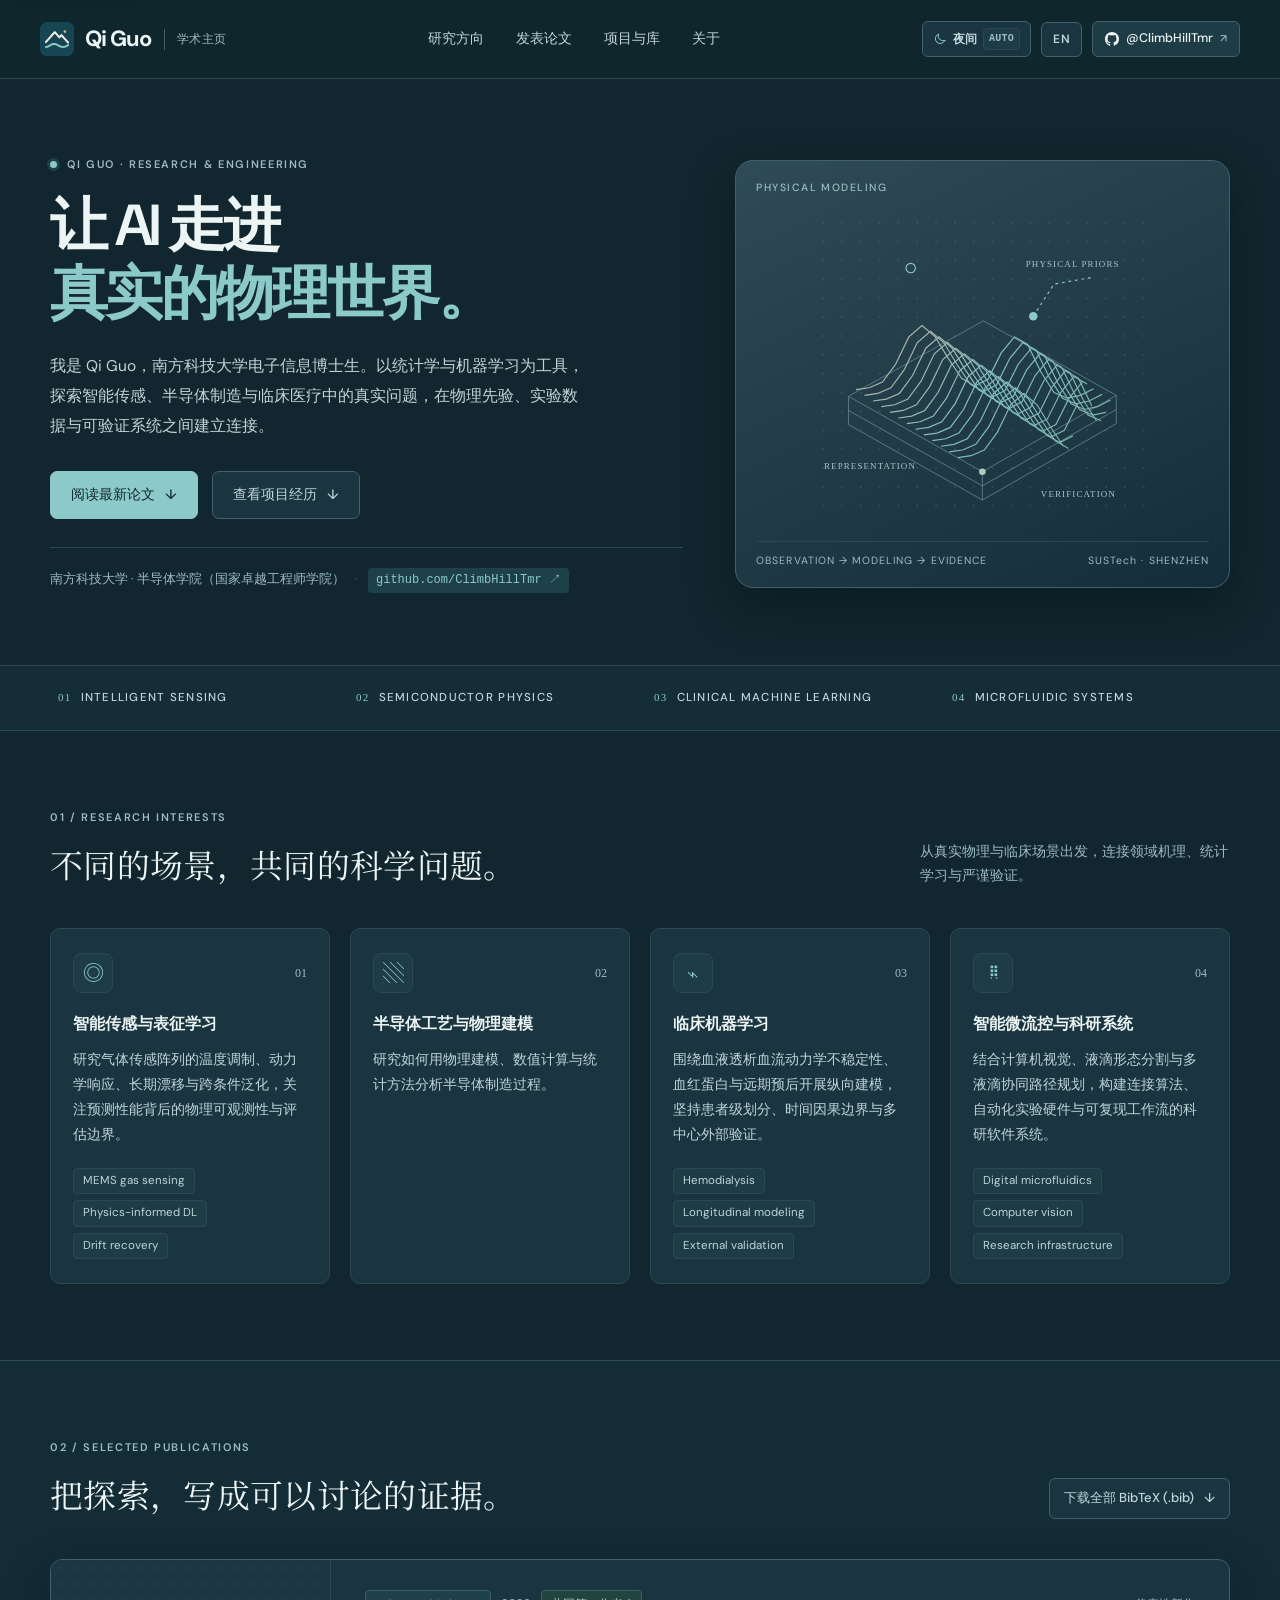
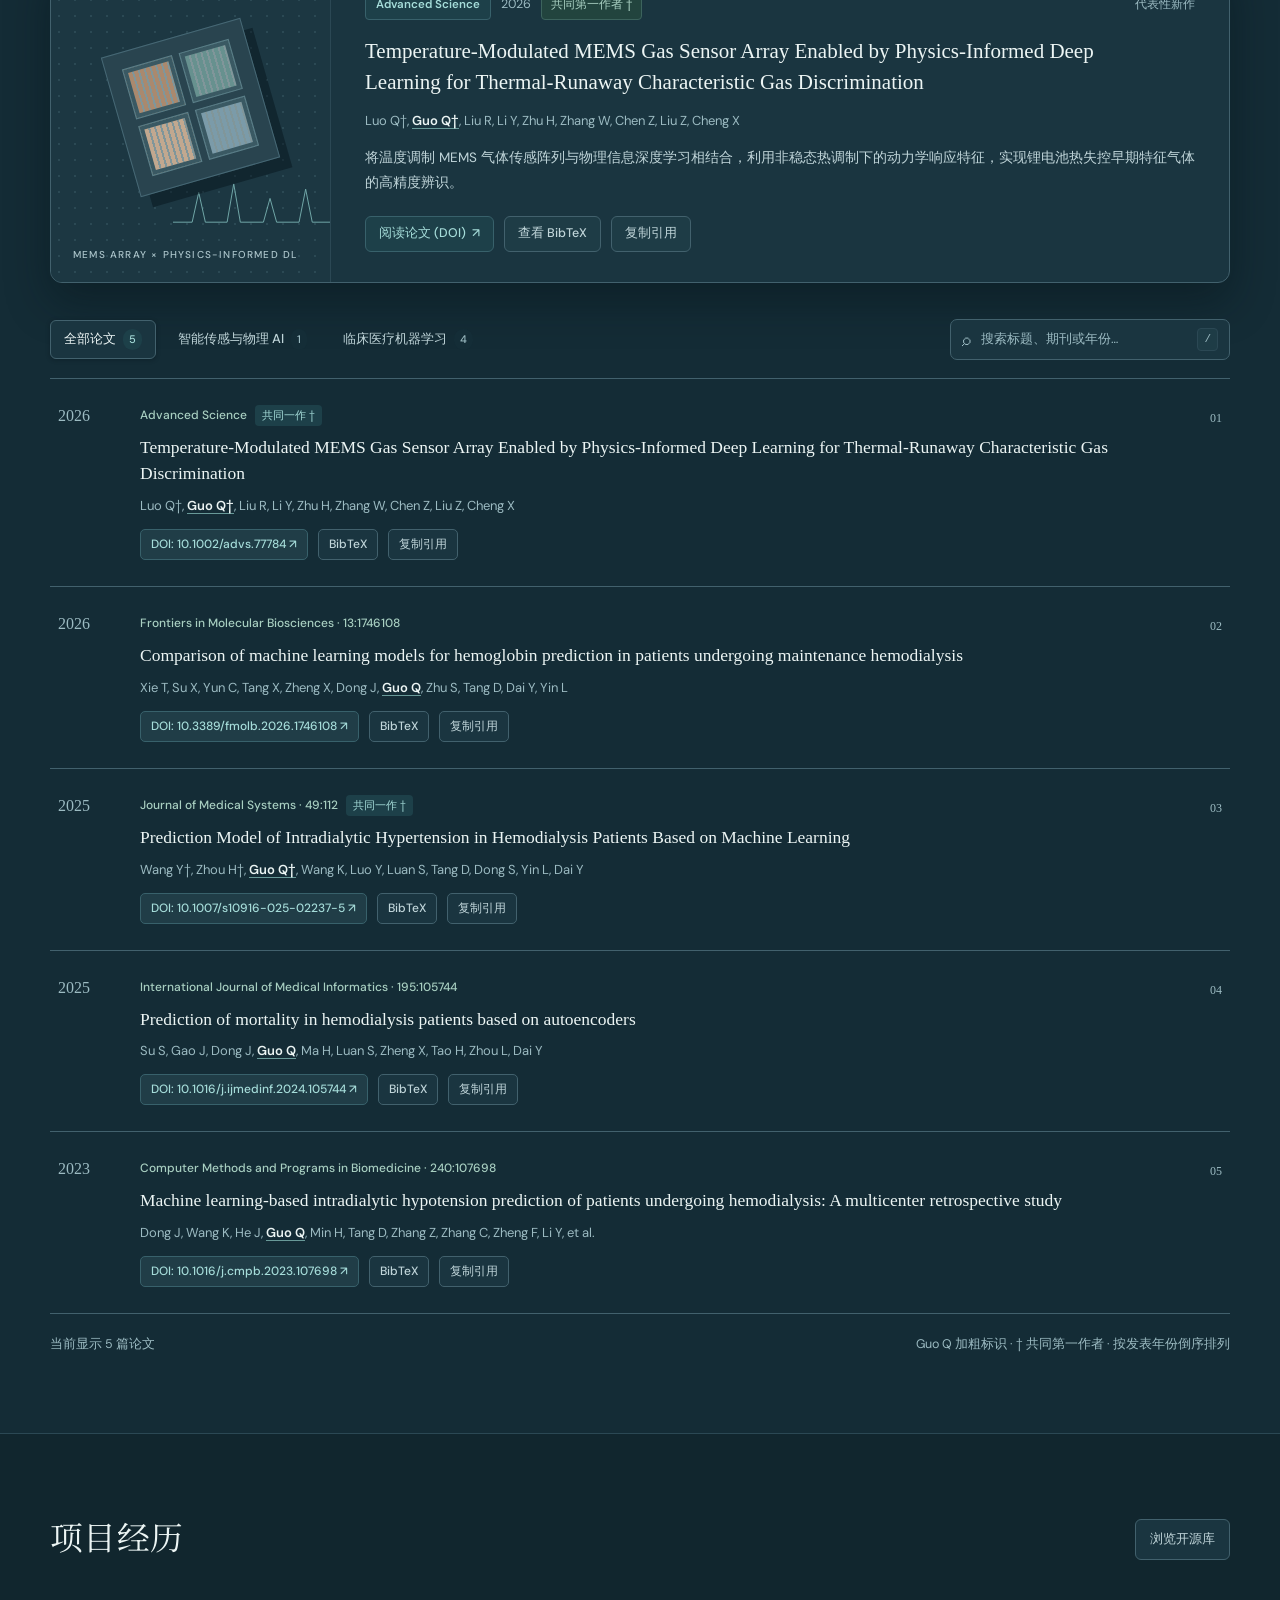
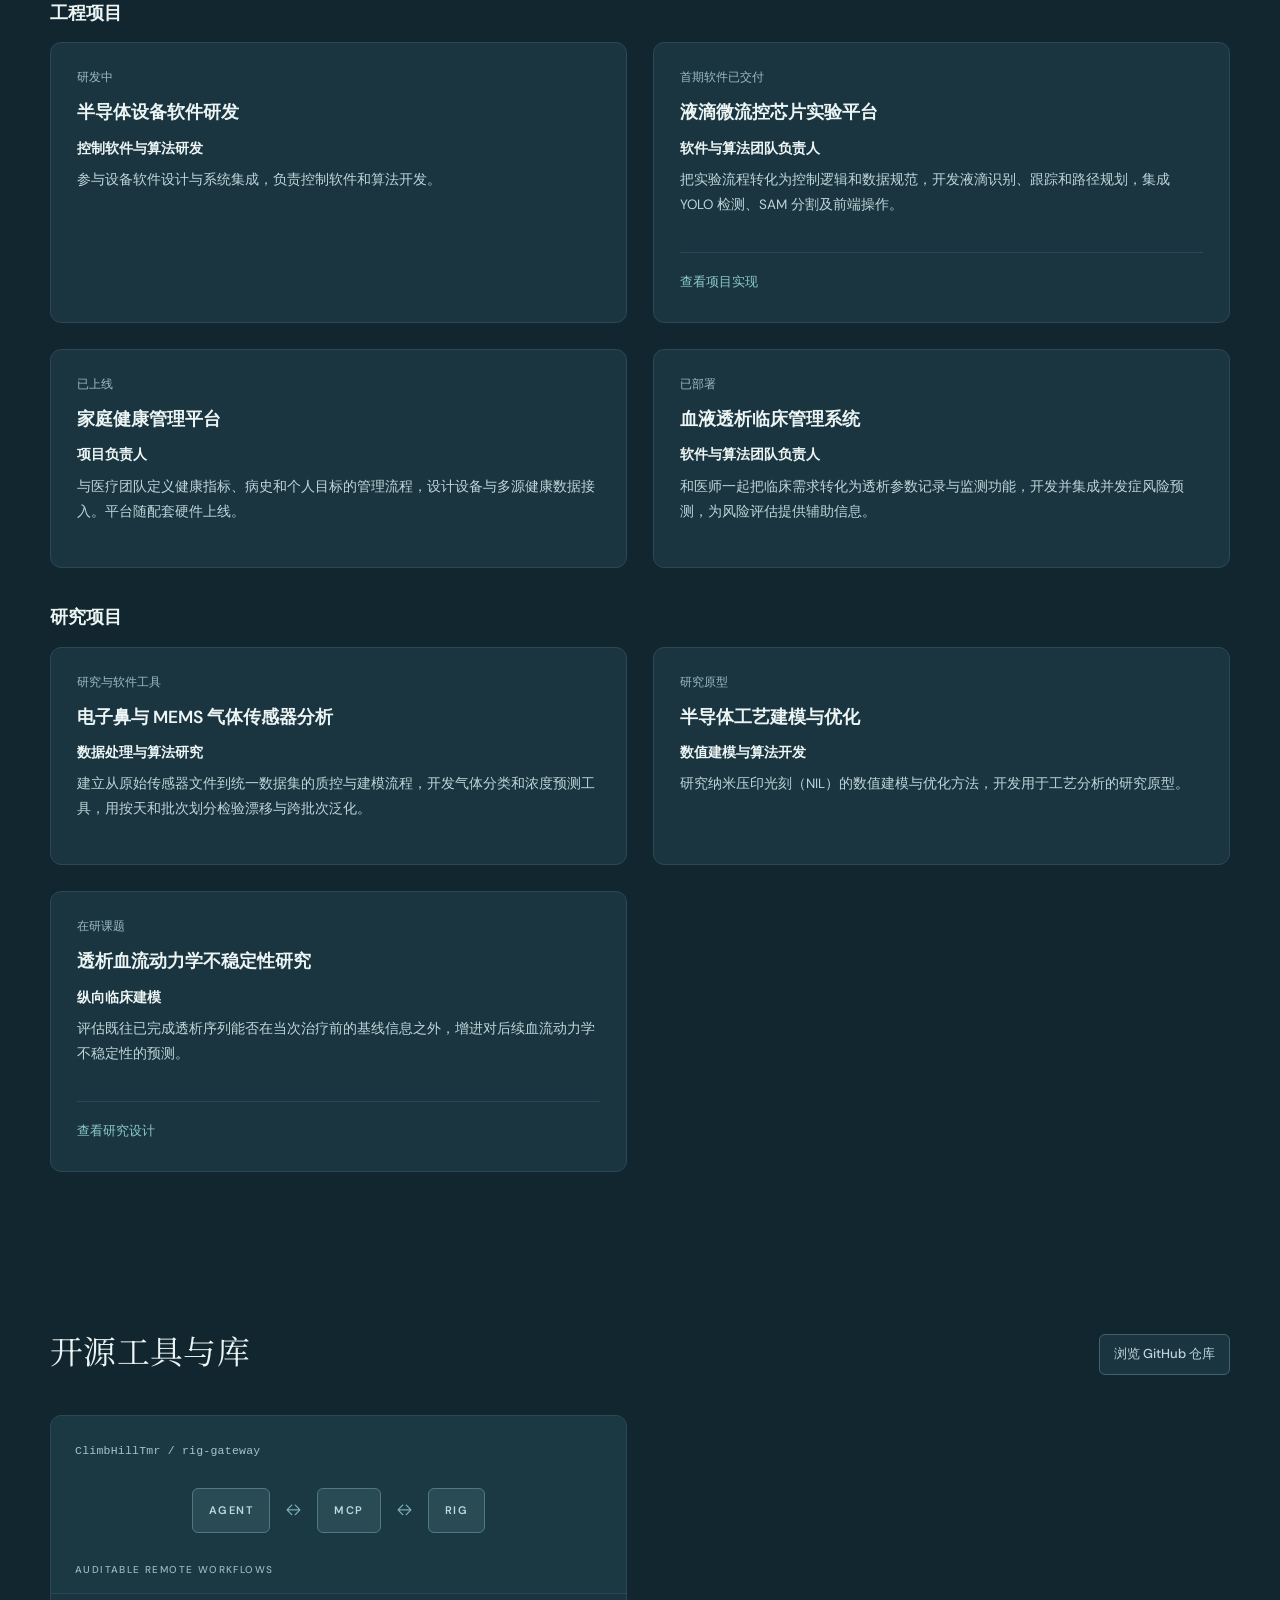
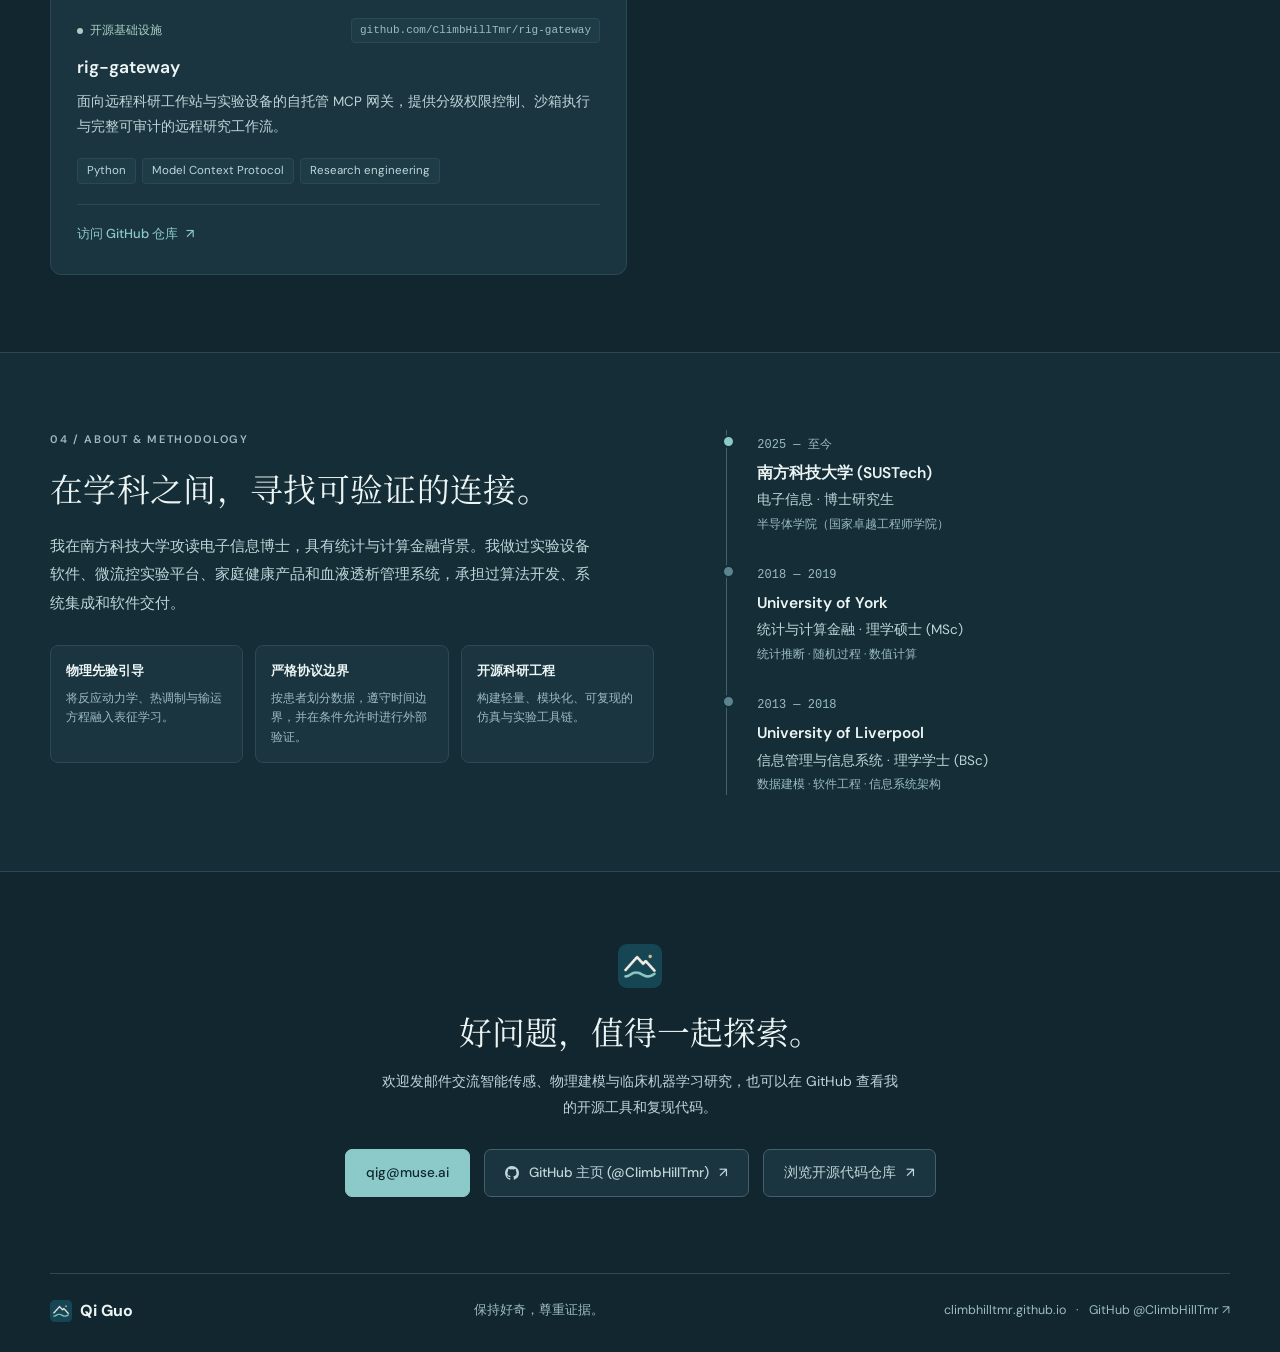
==== commit 2967adc2: "Combine project navigation and mention nanoimprint lithography" ====
--- a/docs/index.html
+++ b/docs/index.html
@@ -111,7 +111,7 @@
   <link rel="icon" type="image/png" href="brand-mark.png">
   <link rel="stylesheet" href="styles.css?v=shoreline">
   <script src="citations.js" defer></script>
-  <script src="app.js?v=shoreline" defer></script>
+  <script src="app.js?v=project-libraries" defer></script>
   <script type="application/ld+json">{"@context":"https://schema.org","@type":"Person","name":"Qi Guo","url":"https://climbhilltmr.github.io/","affiliation":{"@type":"CollegeOrUniversity","name":"Southern University of Science and Technology"},"sameAs":["https://github.com/ClimbHillTmr"],"knowsAbout":["Machine Learning","Gas Sensing","Semiconductor Process Modeling","Clinical Data Science","Digital Microfluidics"]}</script>
 </head>
 <body>
@@ -127,8 +127,7 @@
     <nav id="nav" aria-label="Primary">
       <a href="#research" data-zh="研究方向" data-en="Research">研究方向</a>
       <a href="#publications" data-zh="发表论文" data-en="Publications">发表论文</a>
-      <a href="#experience" data-zh="项目经历" data-en="Project Experience">项目经历</a>
-      <a href="#projects" data-zh="工具与库" data-en="Tools &amp; Libraries">工具与库</a>
+      <a href="#experience" data-zh="项目与库" data-en="Project Libraries">项目与库</a>
       <a href="#about" data-zh="关于" data-en="About">关于</a>
     </nav>
     <div class="nav-actions">
@@ -483,6 +482,7 @@
       <div>
         <h2 data-zh="项目经历" data-en="Project Experience">项目经历</h2>
       </div>
+      <a class="text-link pill-link" href="#projects" data-zh="浏览开源库" data-en="Browse Open-Source Libraries">浏览开源库</a>
     </div>
 
     <h3 id="engineering-projects" class="project-group-title" data-zh="工程项目" data-en="Engineering Projects">工程项目</h3>
@@ -557,7 +557,7 @@
           </div>
           <h4 data-zh="半导体工艺建模与优化" data-en="Semiconductor Process Modeling and Optimization">半导体工艺建模与优化</h4>
           <strong class="project-role" data-zh="数值建模与算法开发" data-en="Numerical modeling and algorithm development">数值建模与算法开发</strong>
-          <p data-zh="开展数值建模与优化方法研究，开发用于工艺分析的研究原型。" data-en="Developed research prototypes for numerical modeling and optimization in process analysis.">开展数值建模与优化方法研究，开发用于工艺分析的研究原型。</p>
+          <p data-zh="研究纳米压印光刻（NIL）的数值建模与优化方法，开发用于工艺分析的研究原型。" data-en="Developed research prototypes to study numerical modeling and optimization for nanoimprint lithography (NIL).">研究纳米压印光刻（NIL）的数值建模与优化方法，开发用于工艺分析的研究原型。</p>
         </div>
       </article>
 
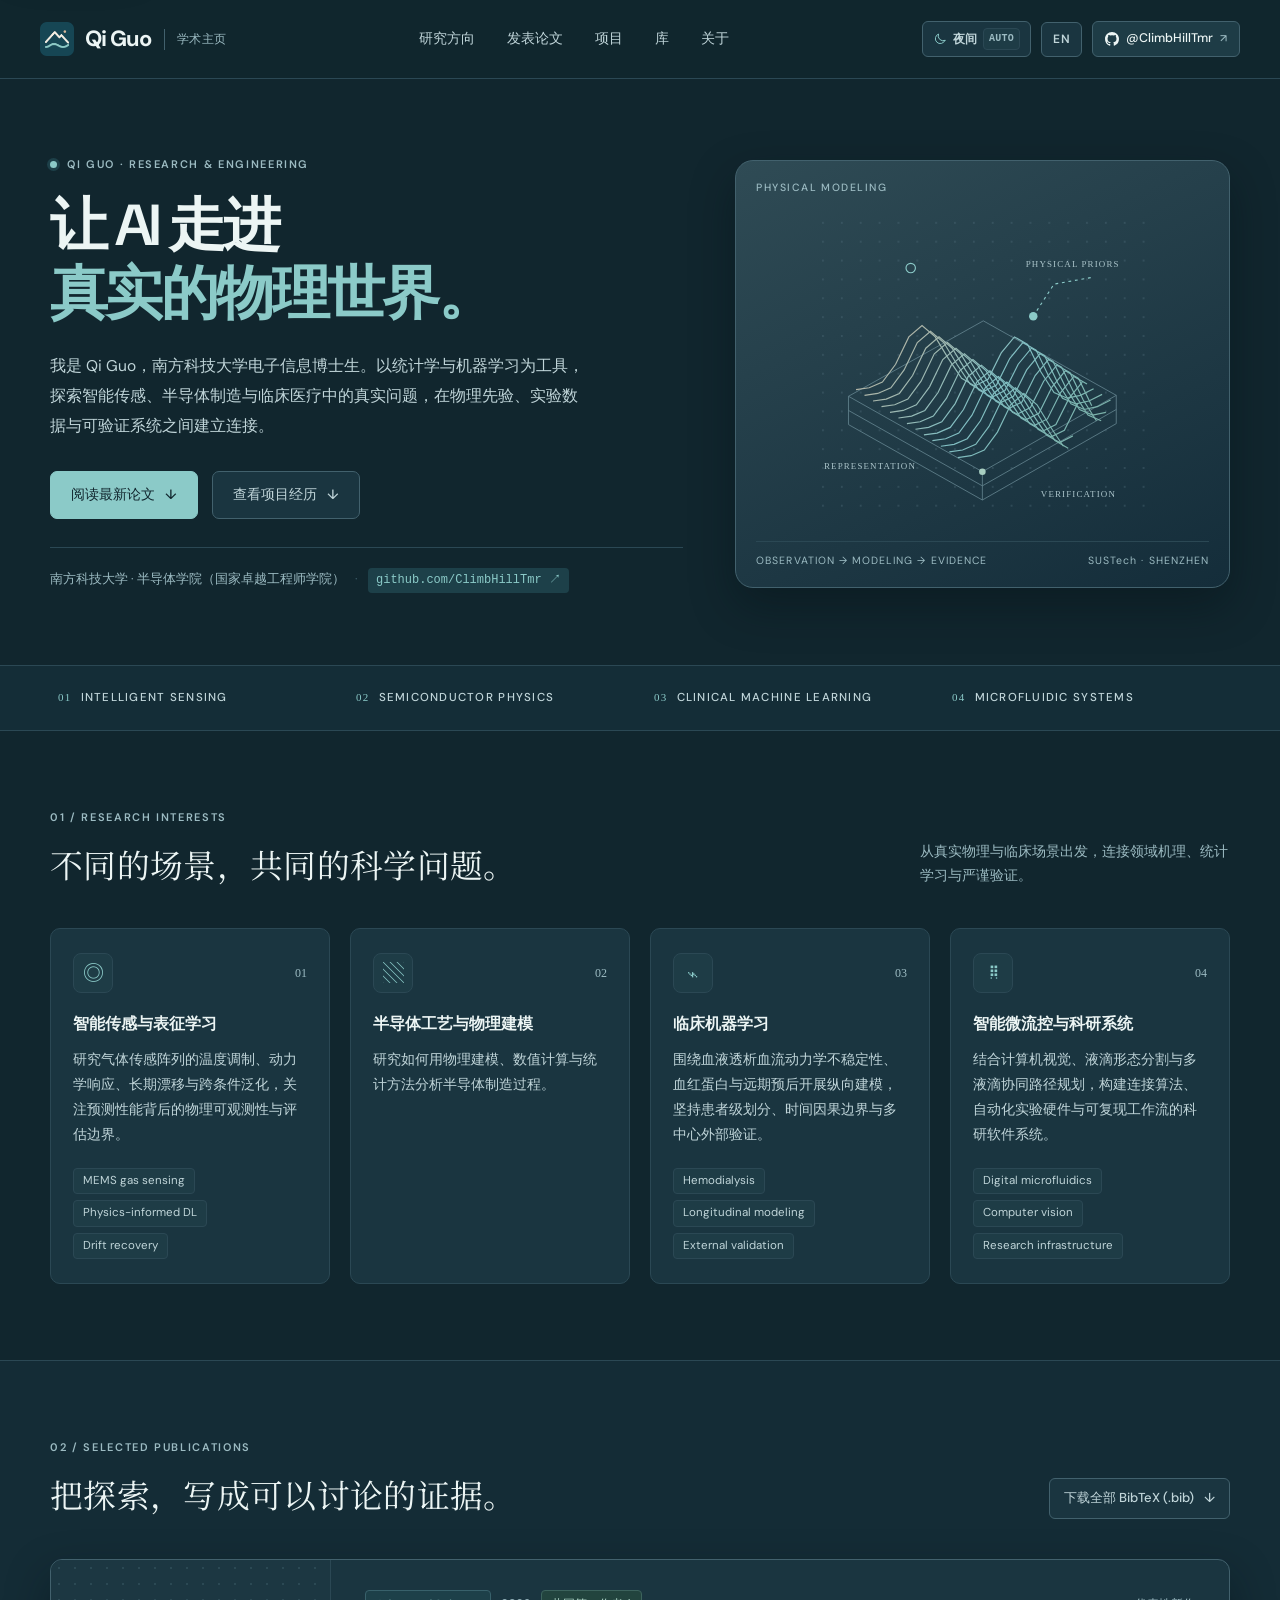
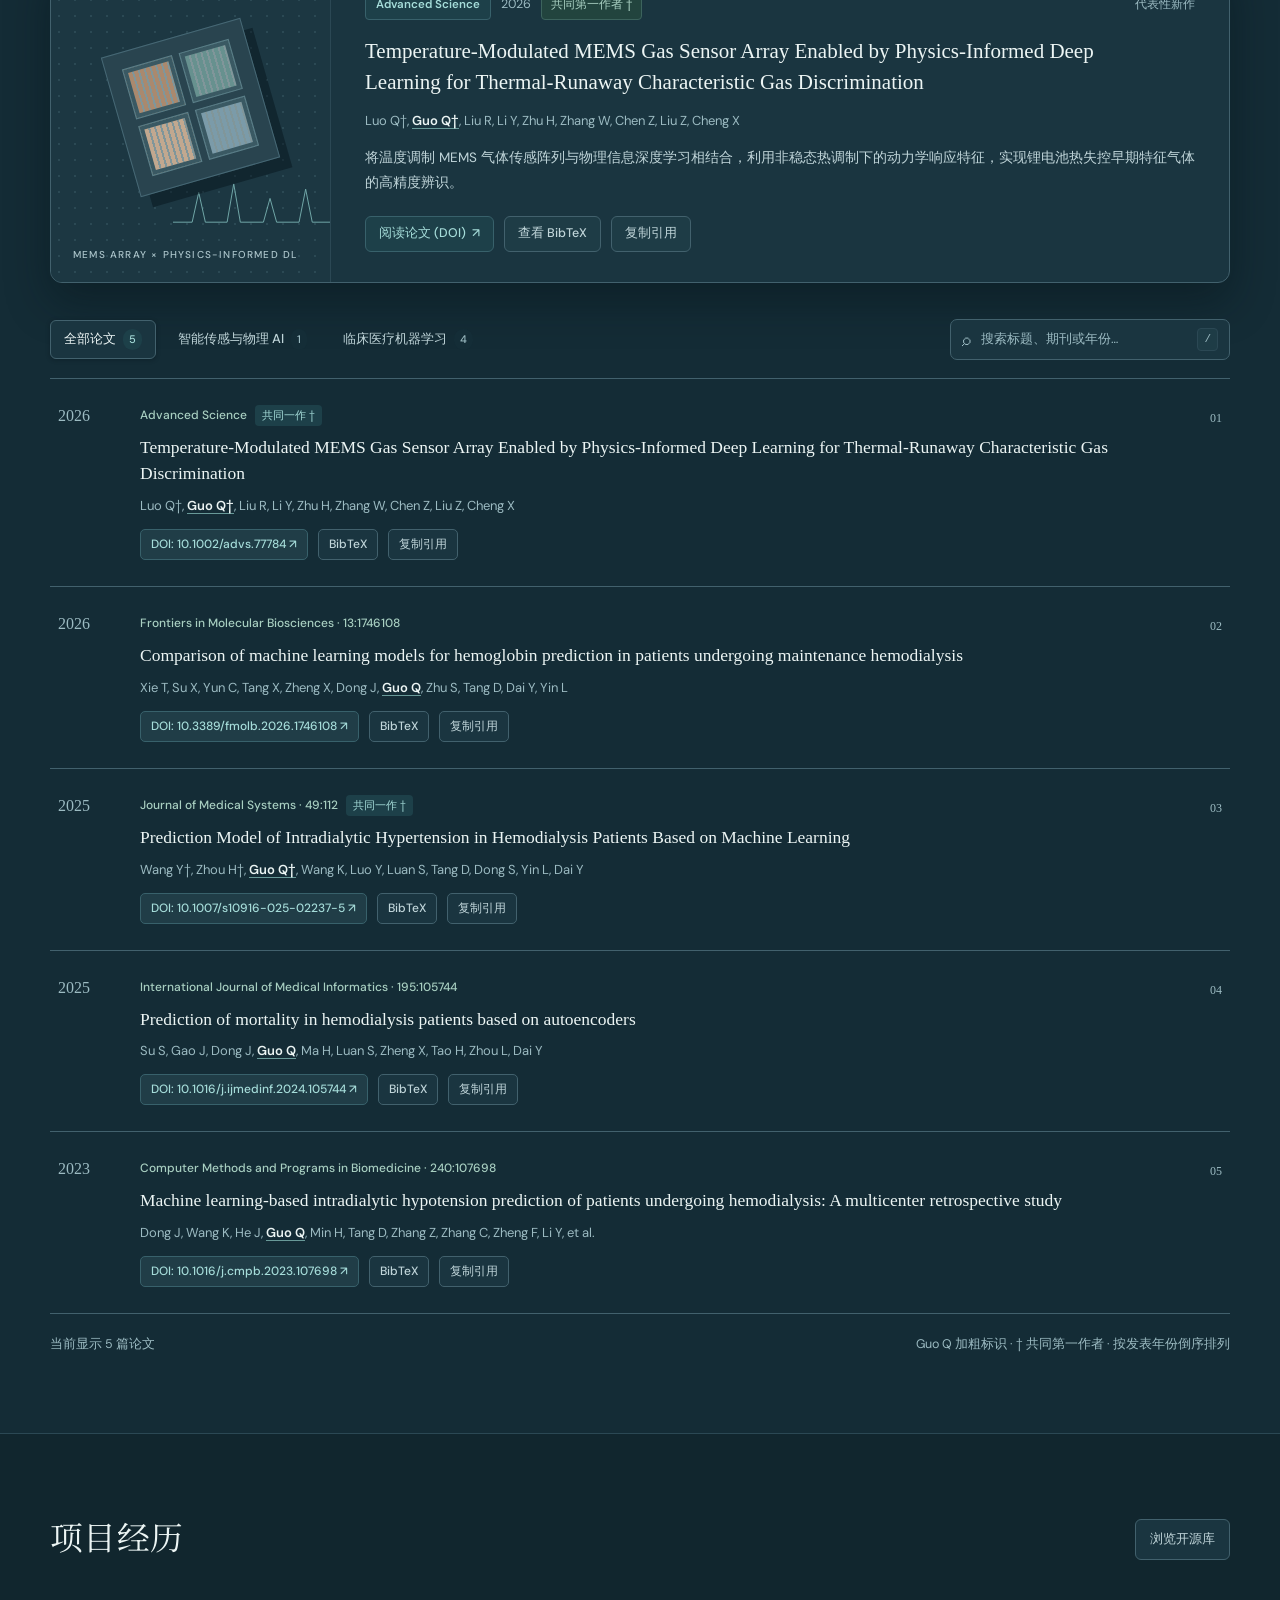
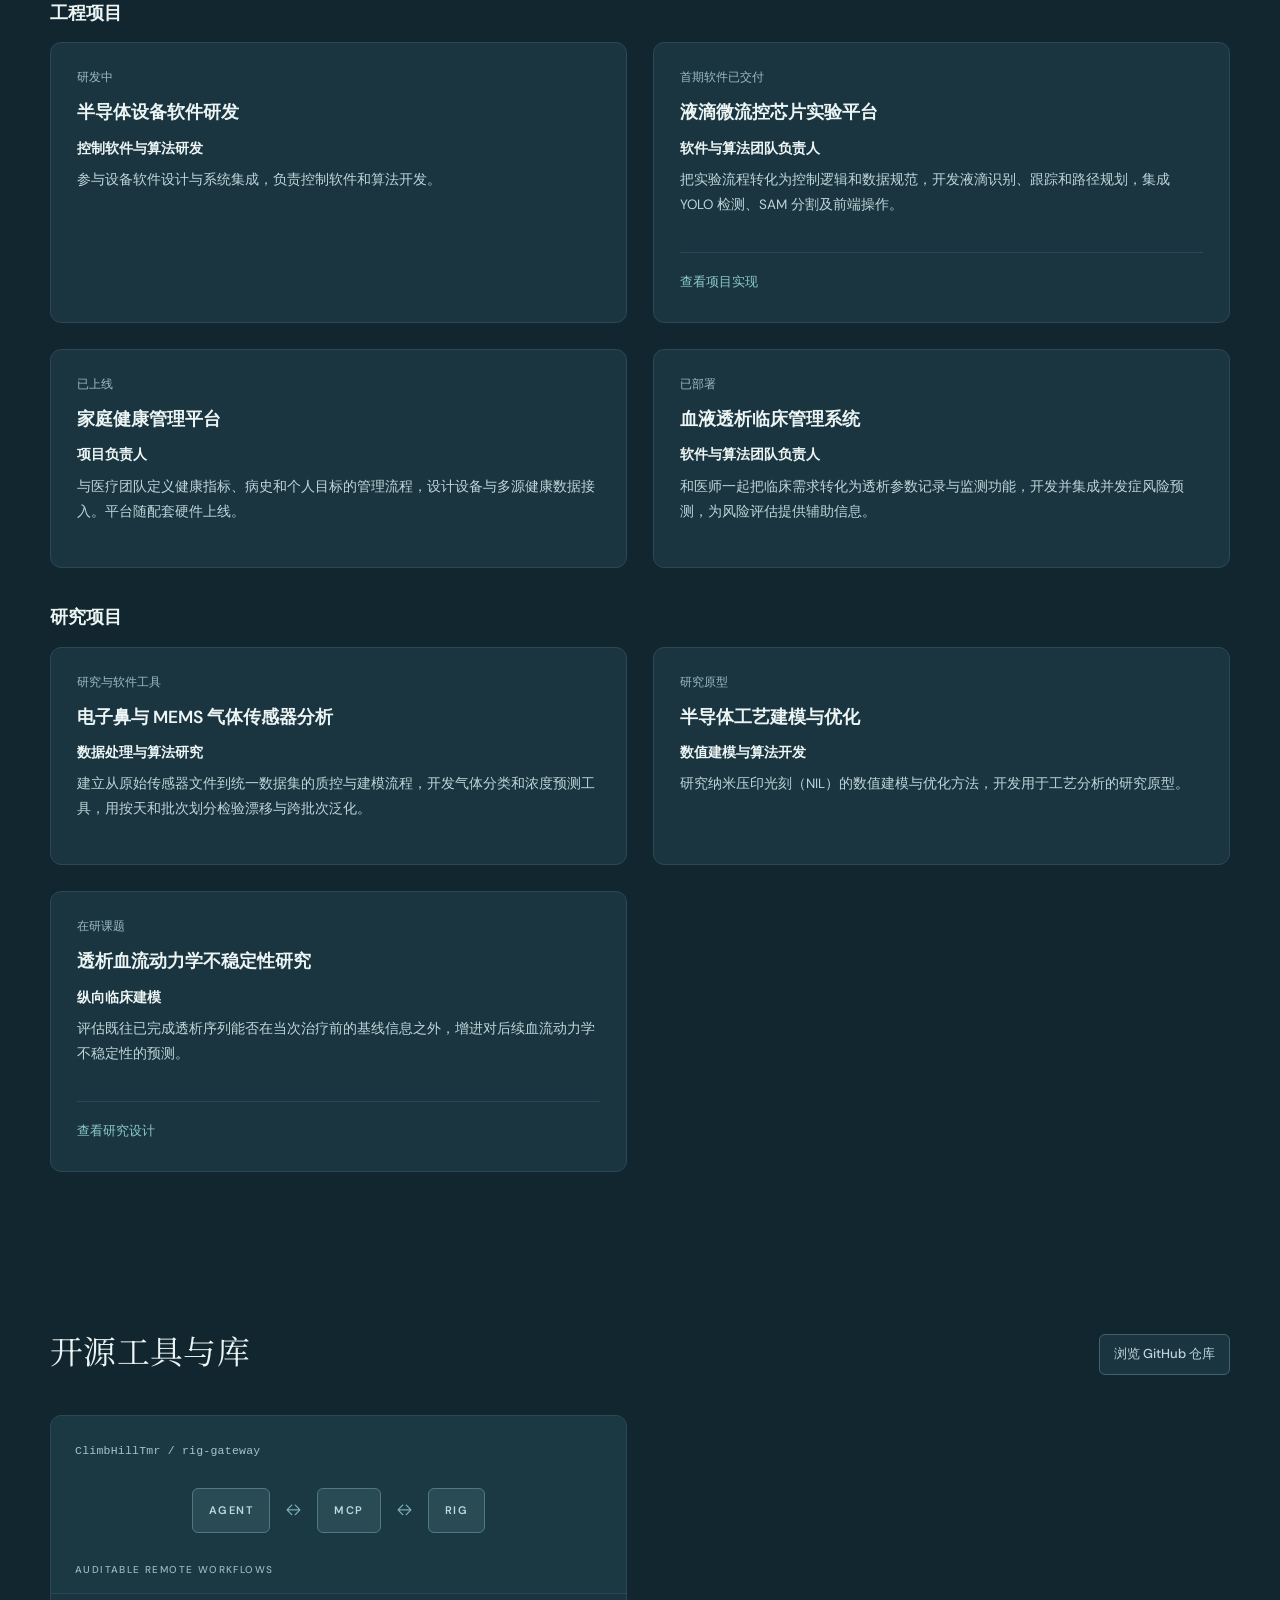
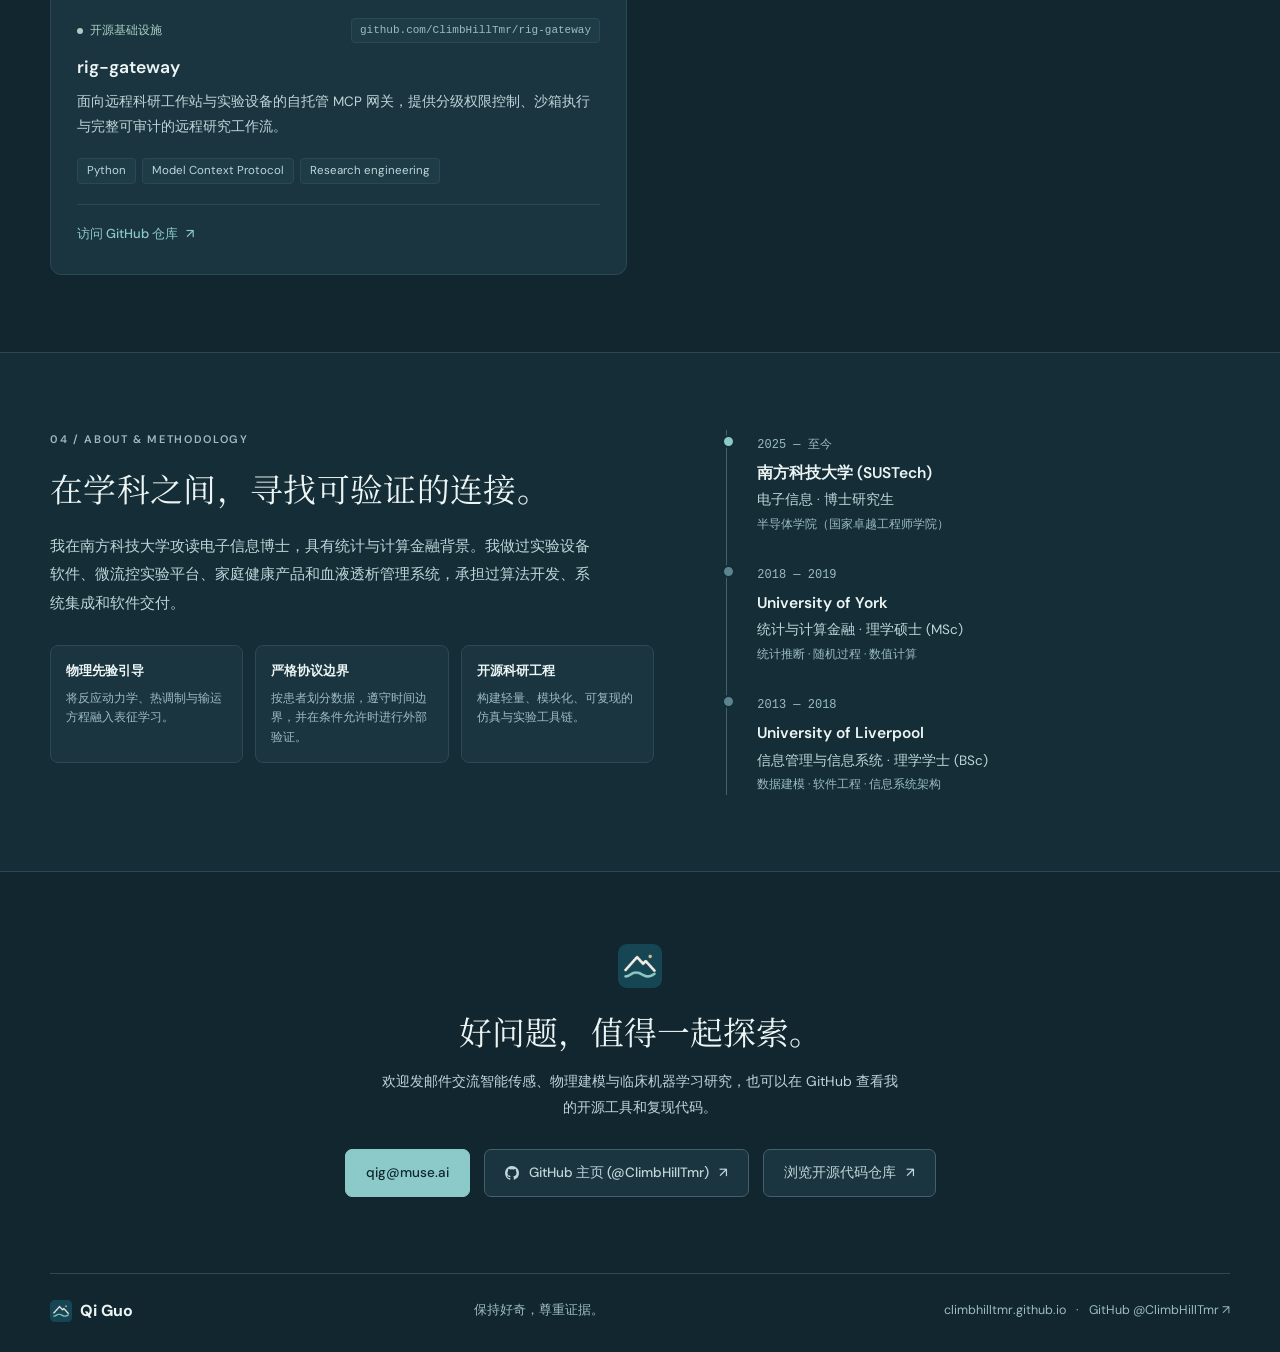
==== commit e3024d38: "Use separate Projects and Libraries navigation links" ====
--- a/docs/index.html
+++ b/docs/index.html
@@ -111,7 +111,7 @@
   <link rel="icon" type="image/png" href="brand-mark.png">
   <link rel="stylesheet" href="styles.css?v=shoreline">
   <script src="citations.js" defer></script>
-  <script src="app.js?v=project-libraries" defer></script>
+  <script src="app.js?v=separate-navigation" defer></script>
   <script type="application/ld+json">{"@context":"https://schema.org","@type":"Person","name":"Qi Guo","url":"https://climbhilltmr.github.io/","affiliation":{"@type":"CollegeOrUniversity","name":"Southern University of Science and Technology"},"sameAs":["https://github.com/ClimbHillTmr"],"knowsAbout":["Machine Learning","Gas Sensing","Semiconductor Process Modeling","Clinical Data Science","Digital Microfluidics"]}</script>
 </head>
 <body>
@@ -127,7 +127,8 @@
     <nav id="nav" aria-label="Primary">
       <a href="#research" data-zh="研究方向" data-en="Research">研究方向</a>
       <a href="#publications" data-zh="发表论文" data-en="Publications">发表论文</a>
-      <a href="#experience" data-zh="项目与库" data-en="Project Libraries">项目与库</a>
+      <a href="#experience" data-zh="项目" data-en="Projects">项目</a>
+      <a href="#projects" data-zh="库" data-en="Libraries">库</a>
       <a href="#about" data-zh="关于" data-en="About">关于</a>
     </nav>
     <div class="nav-actions">
